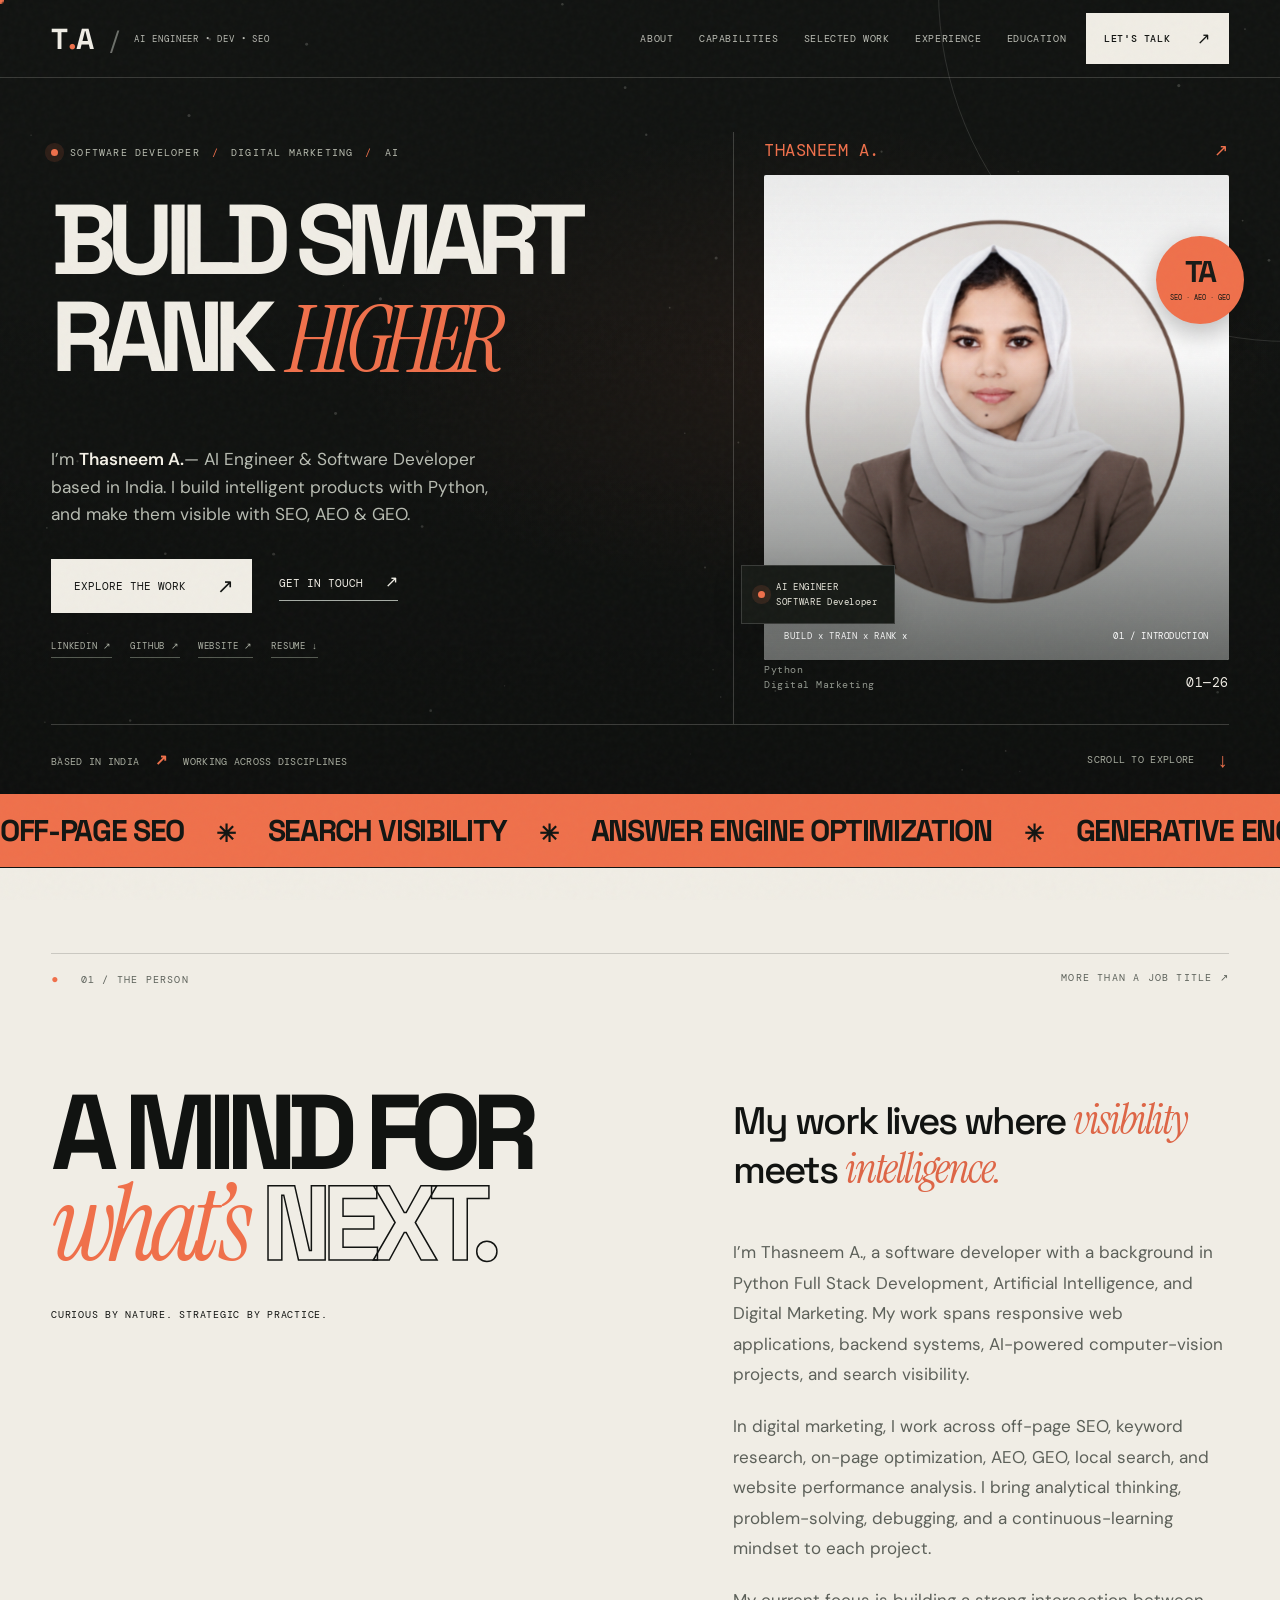
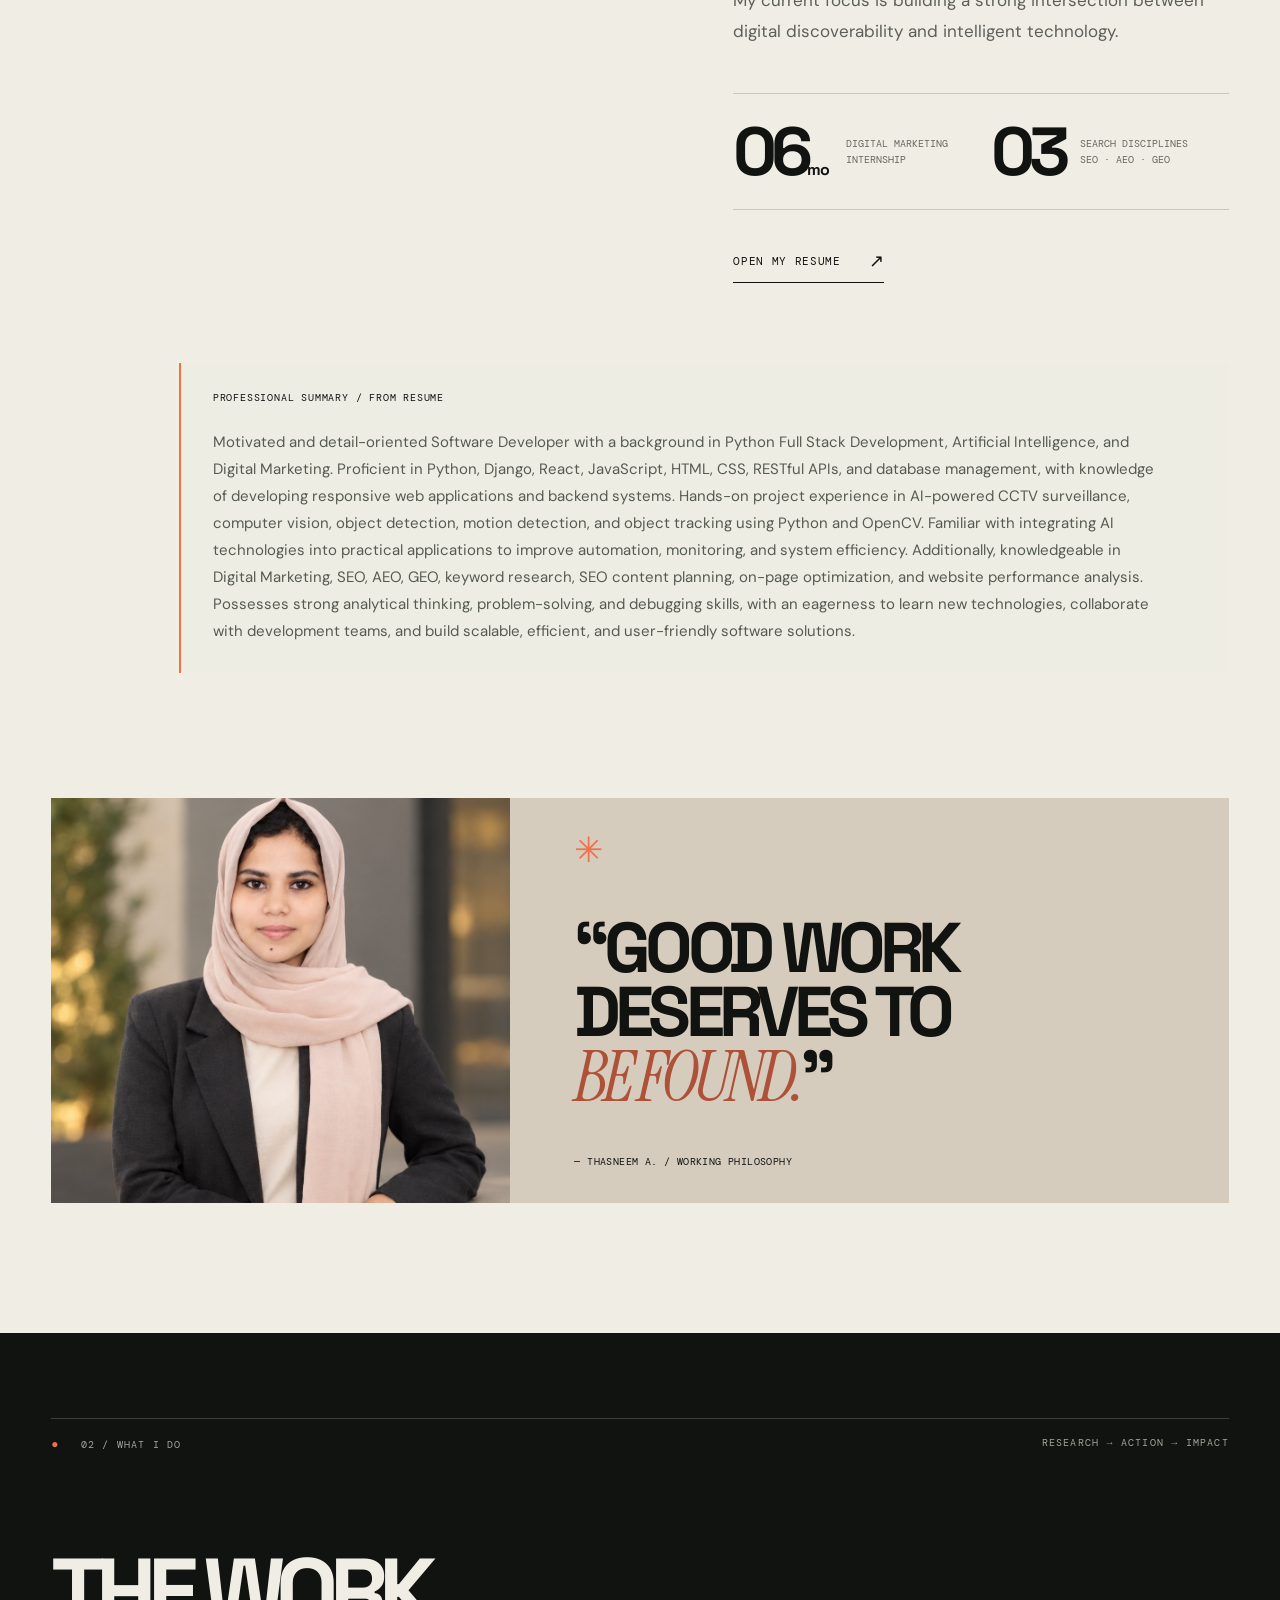
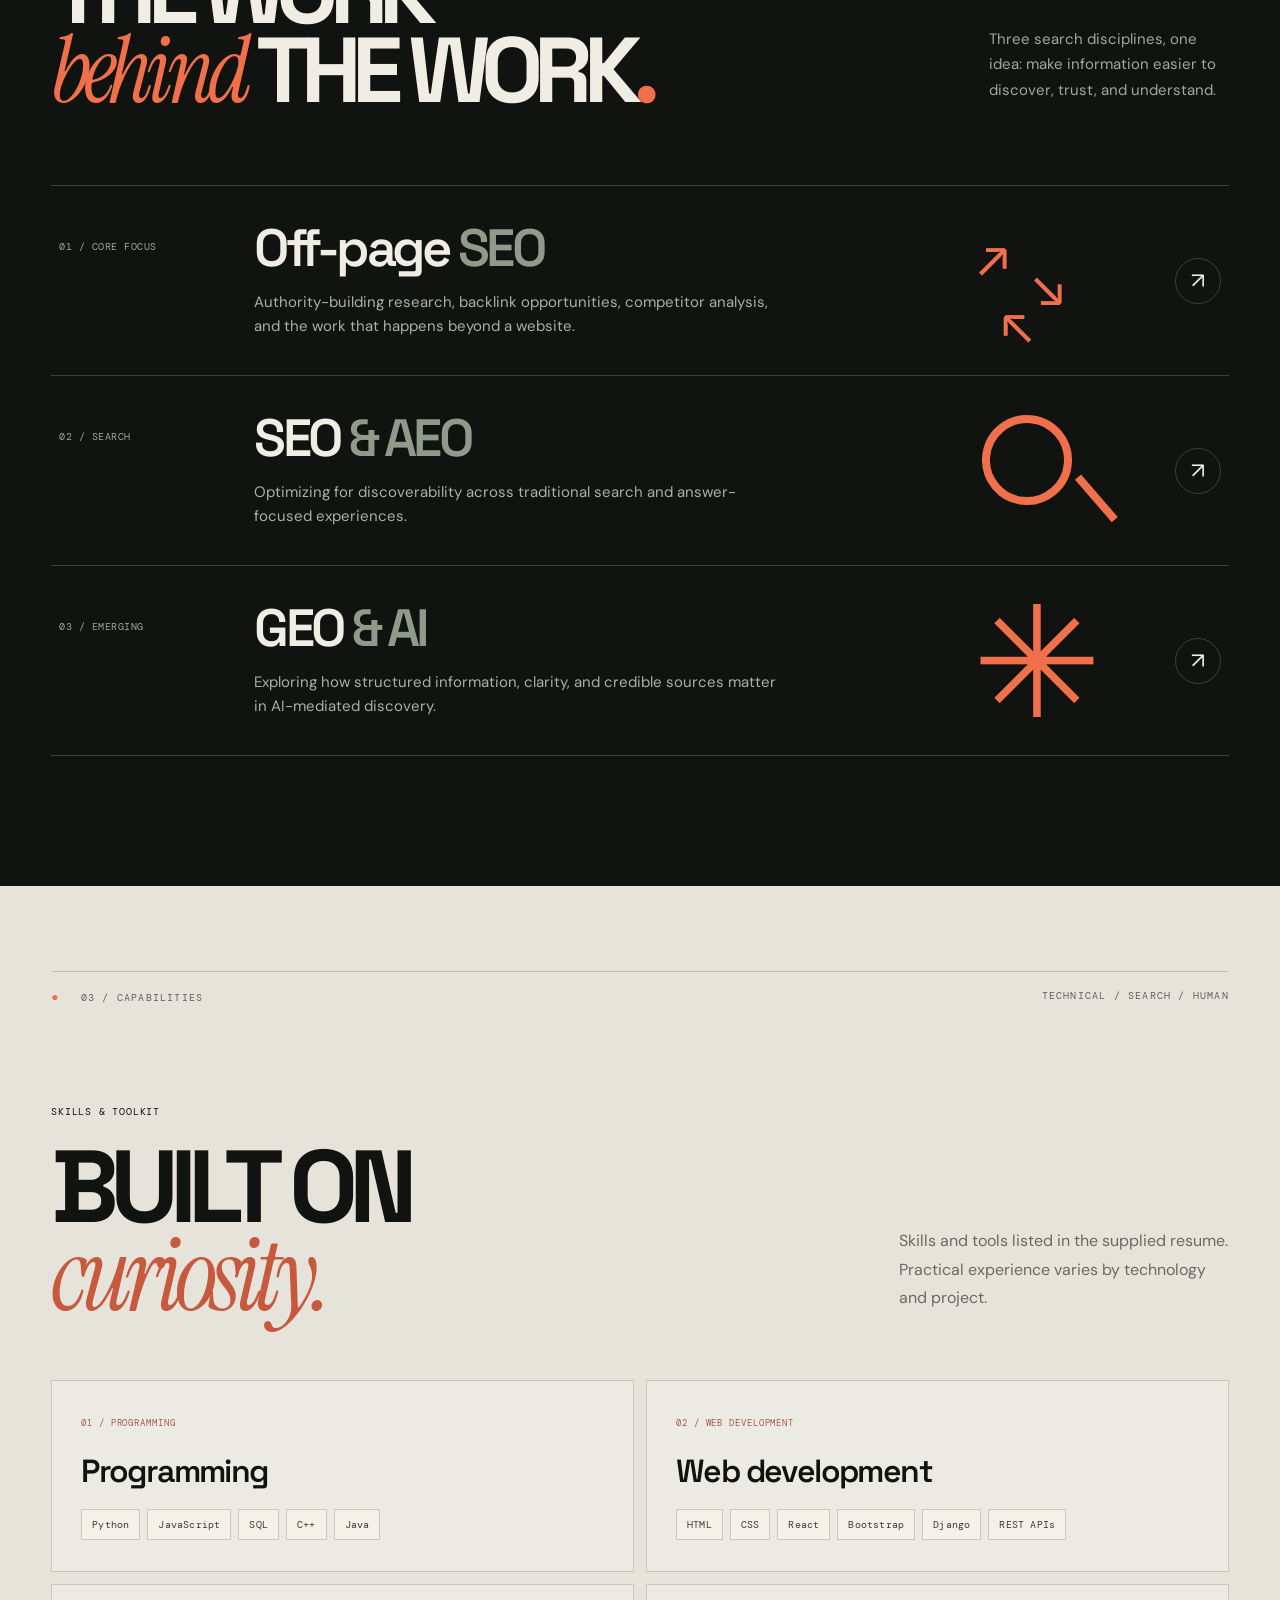
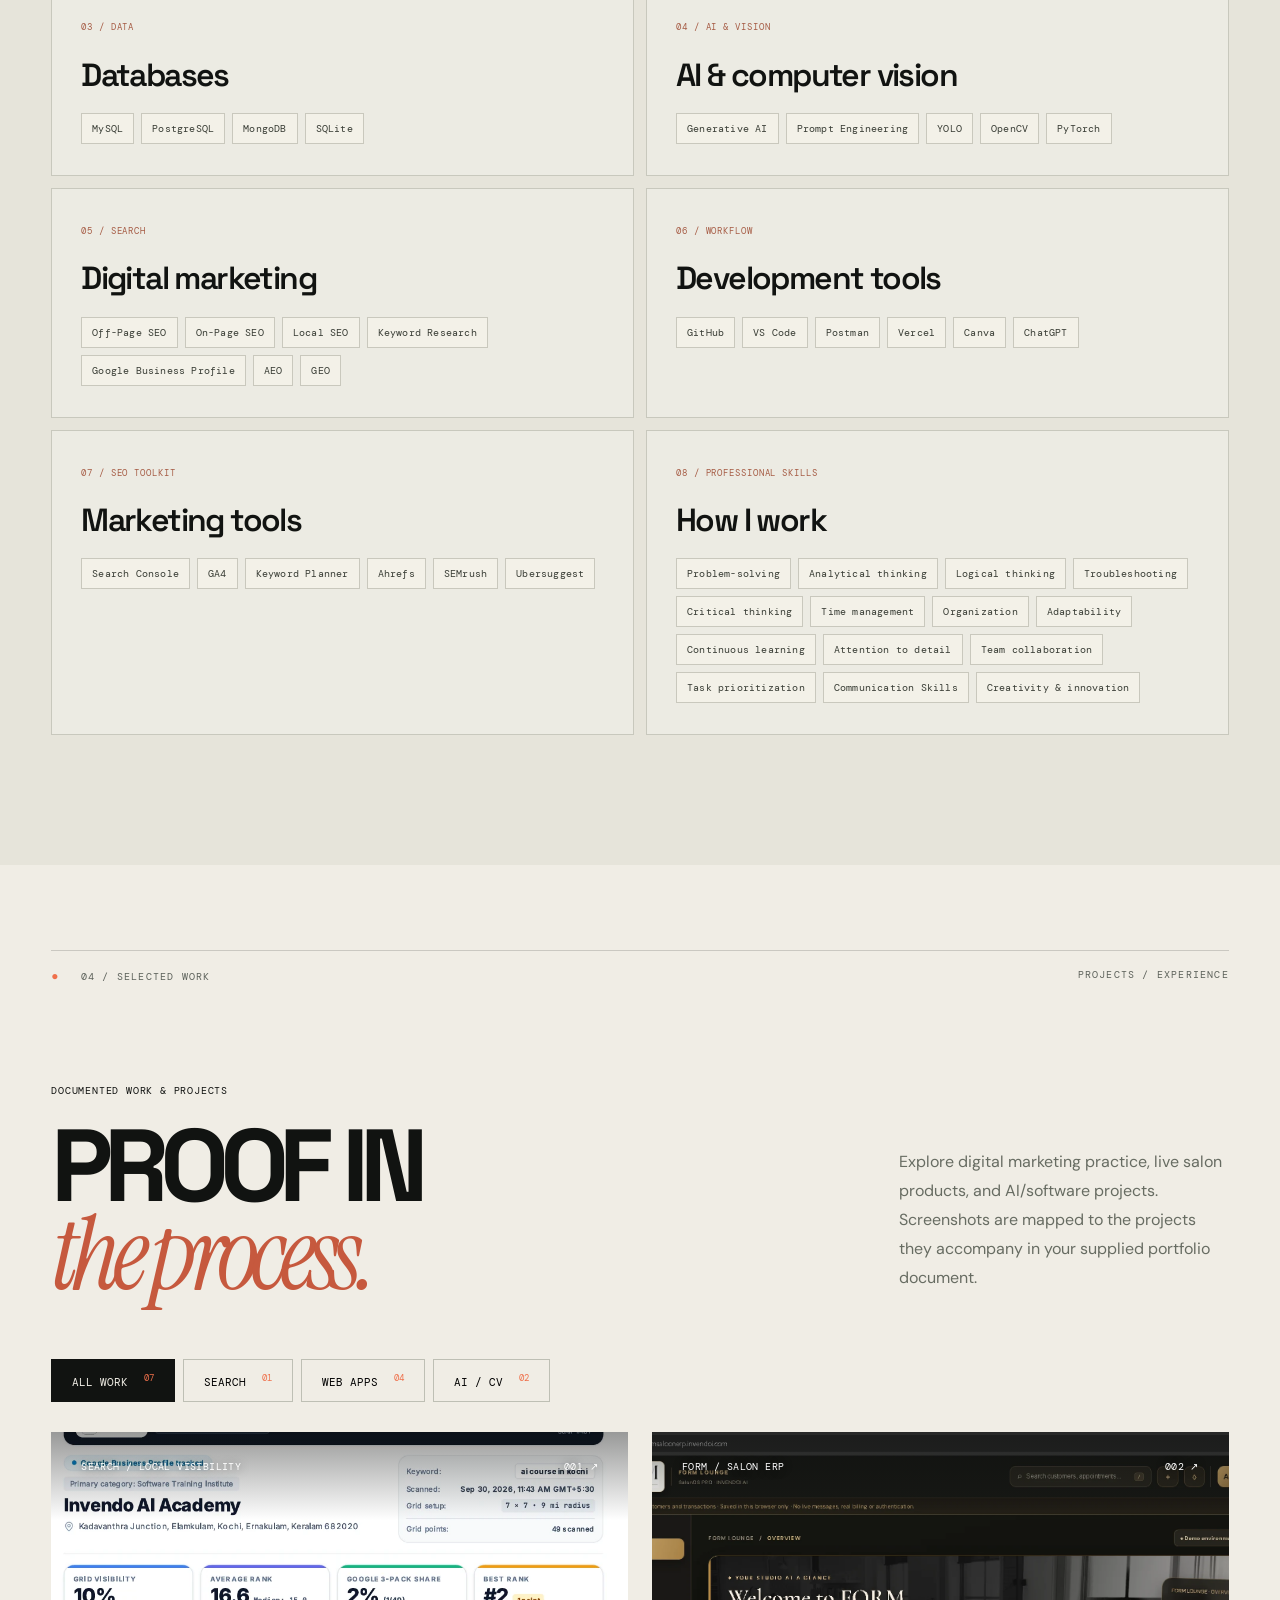
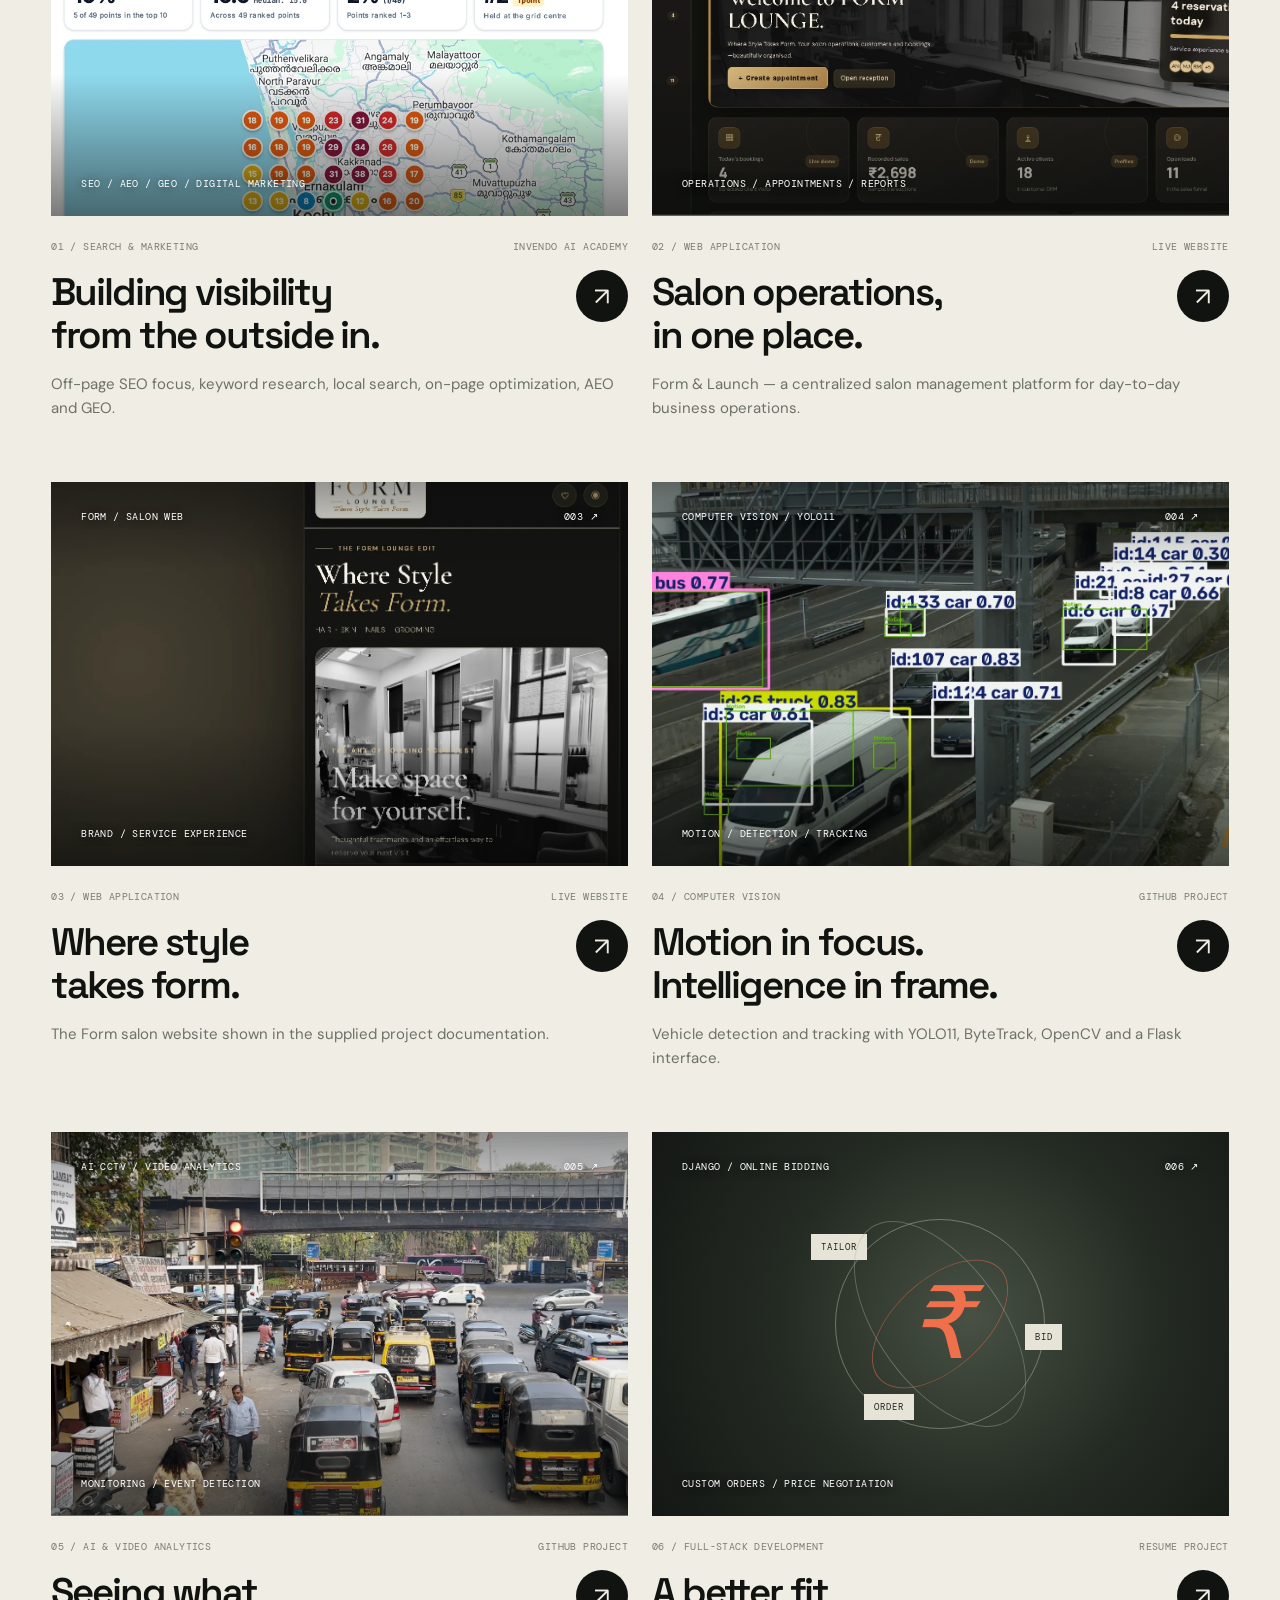
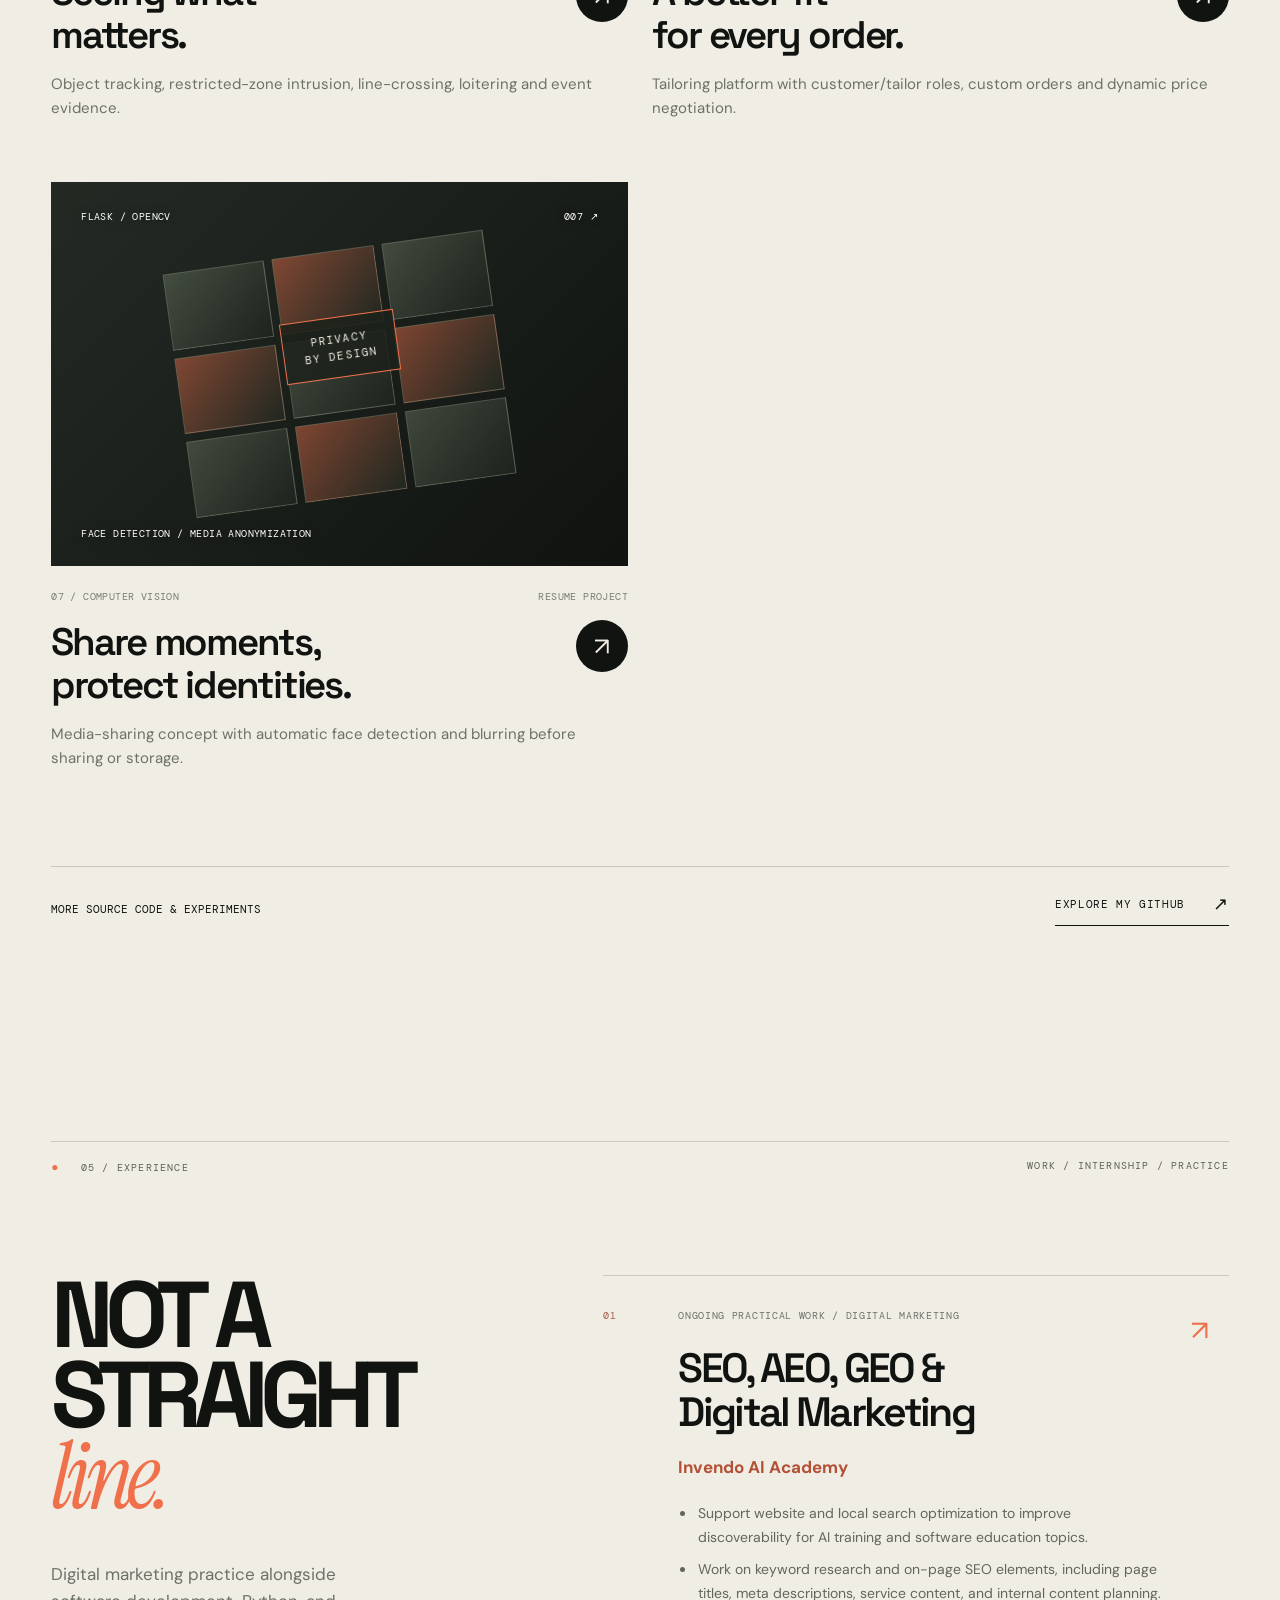
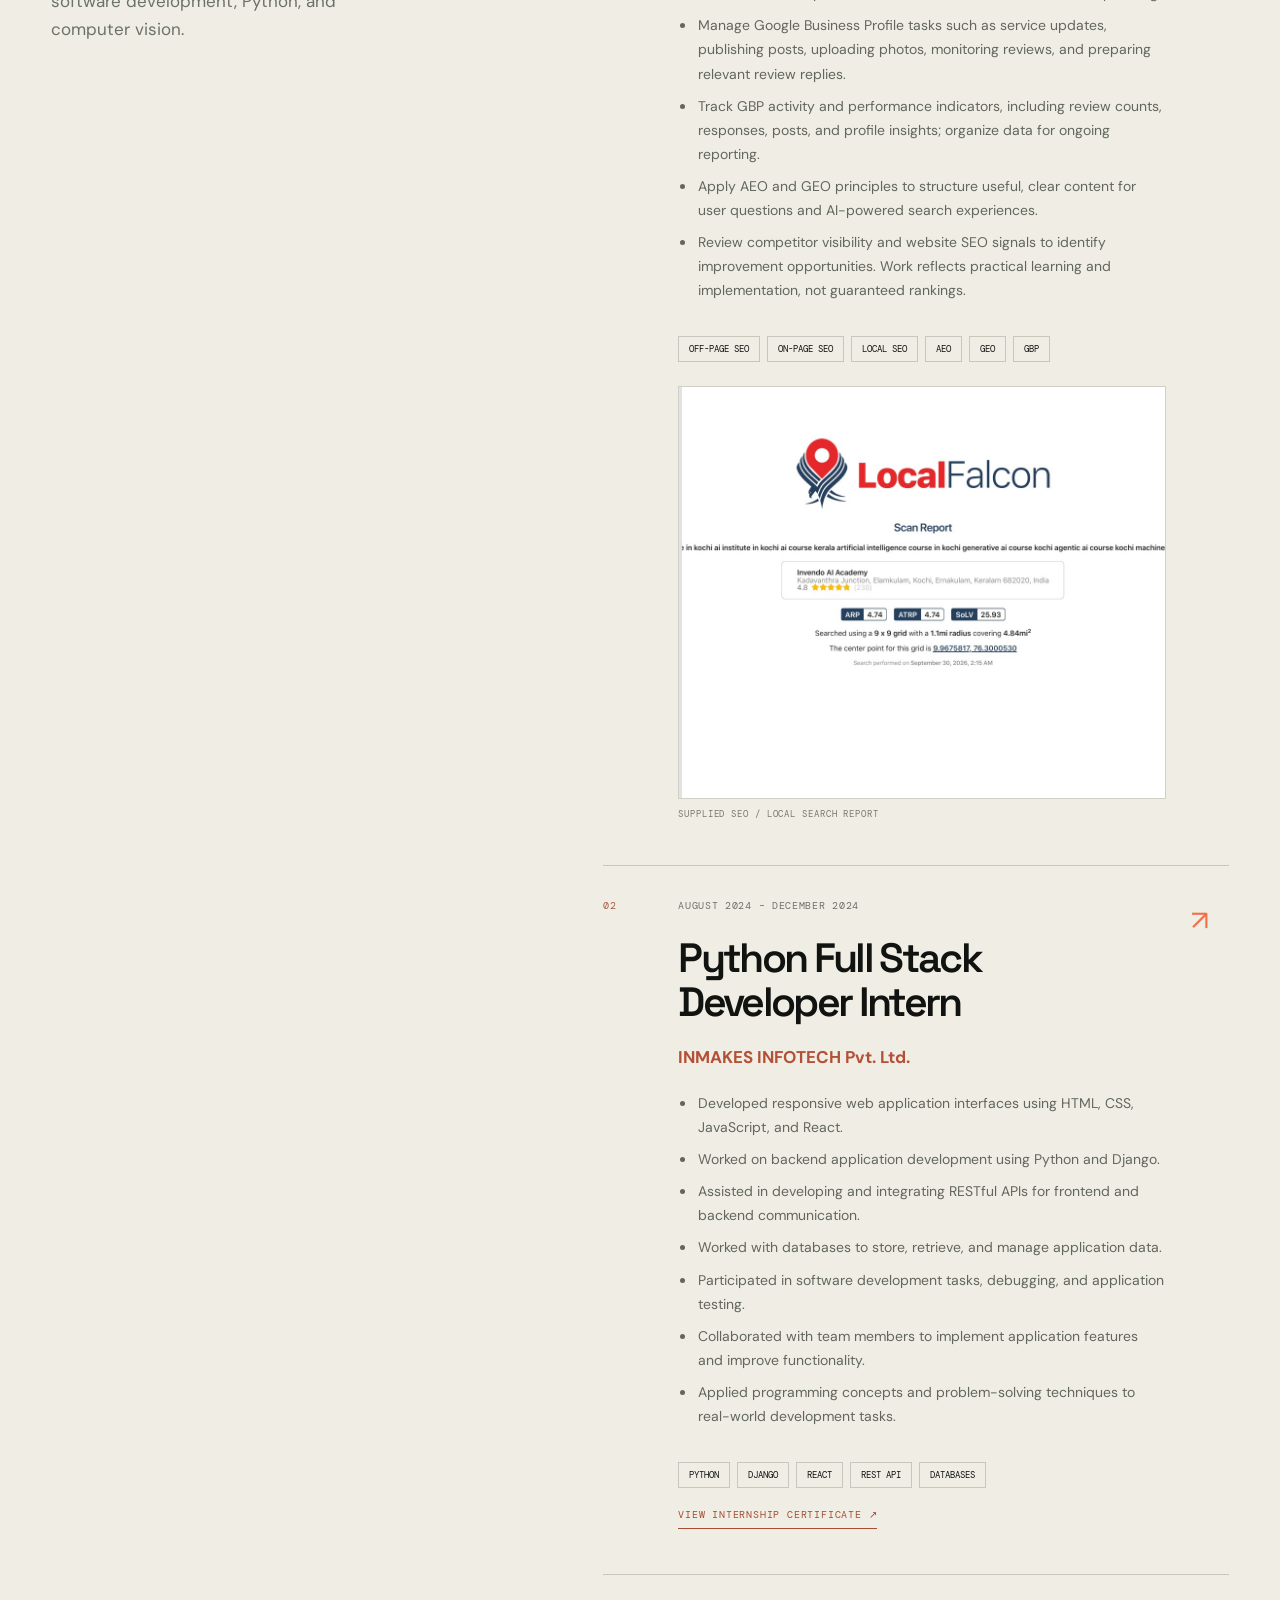
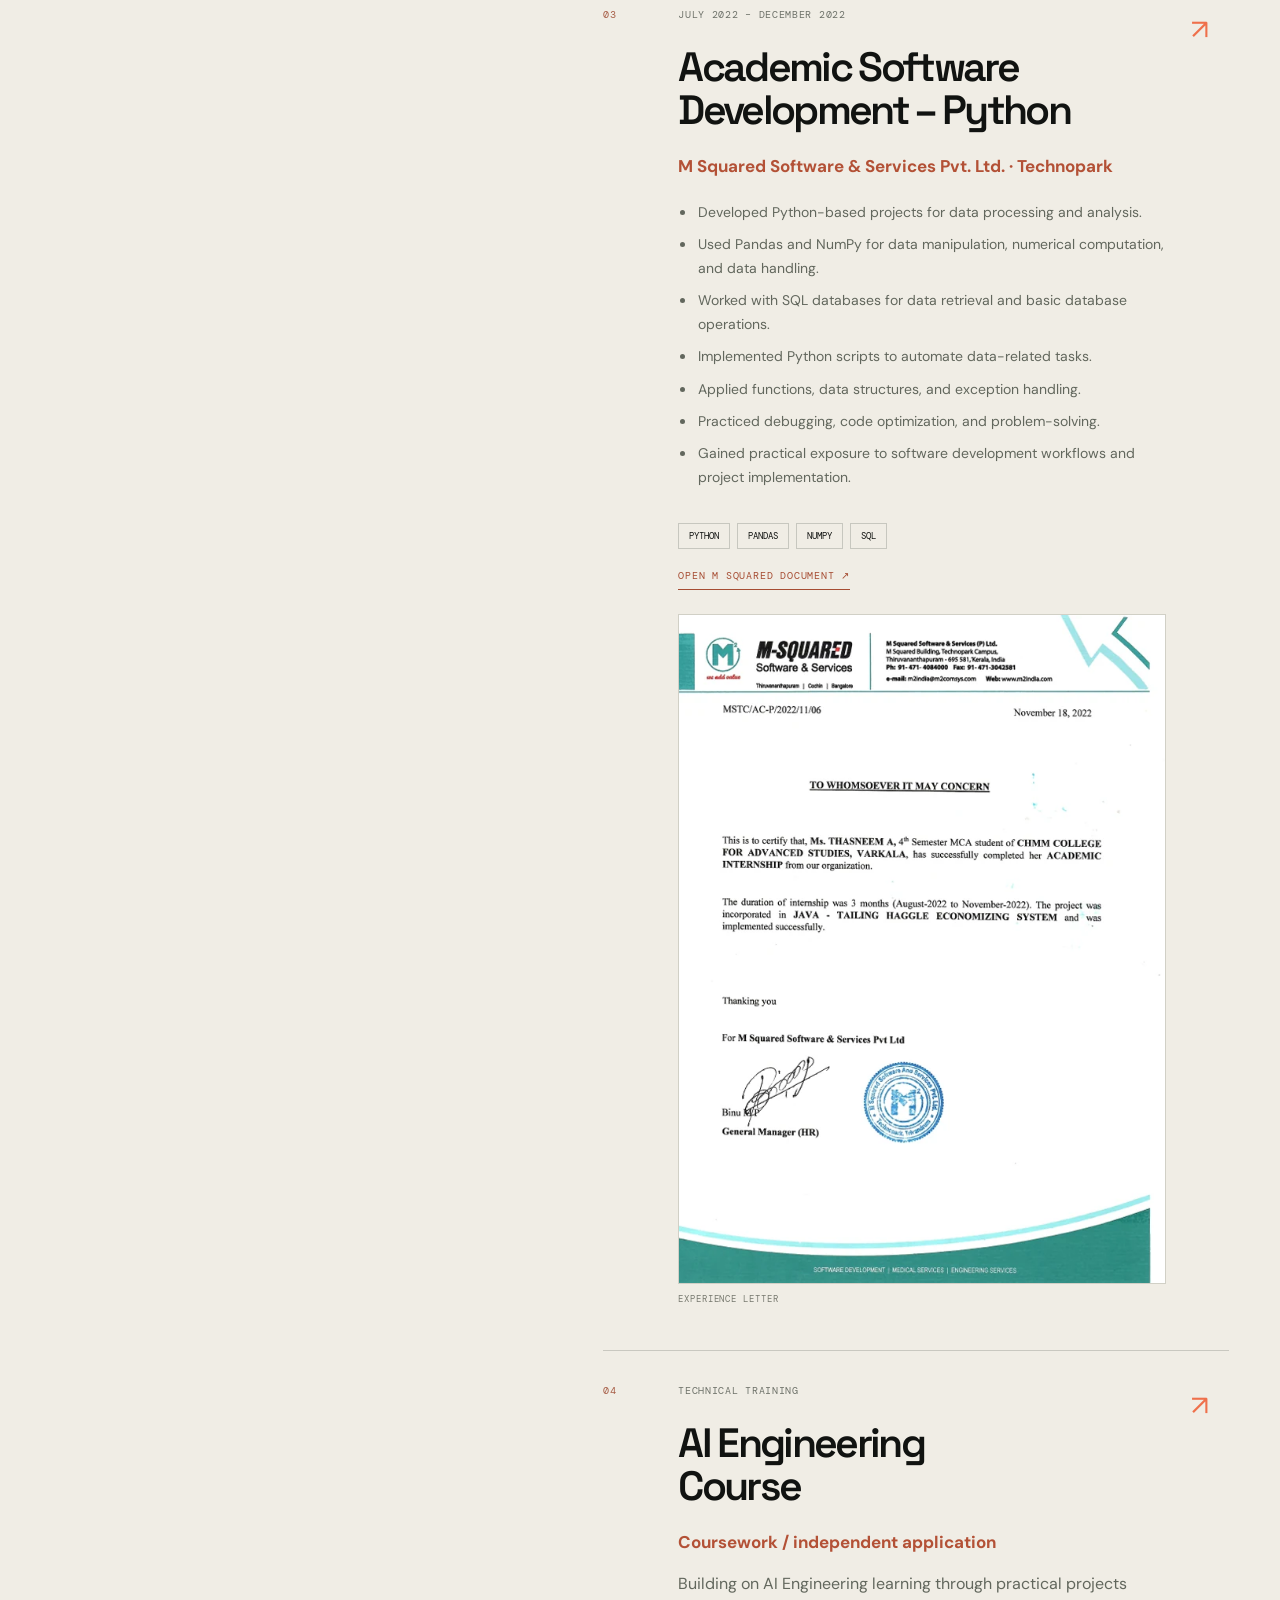
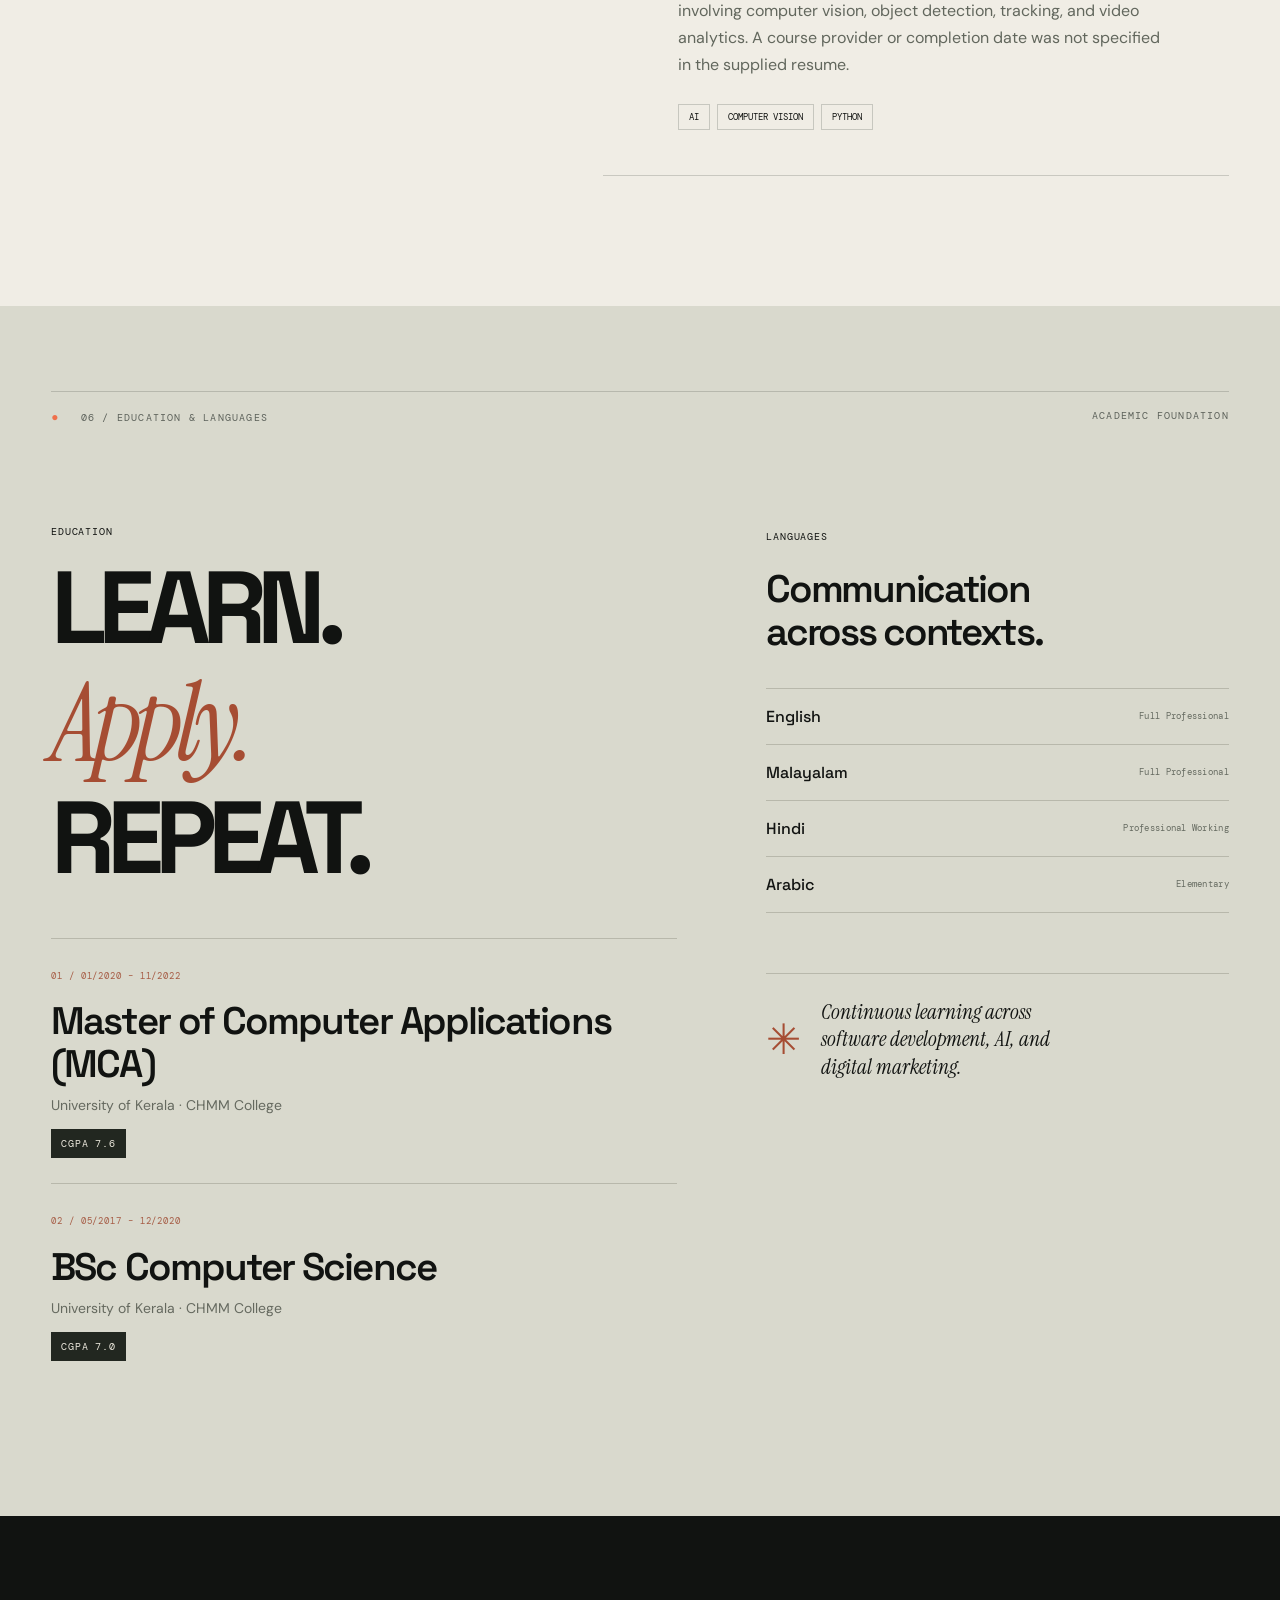
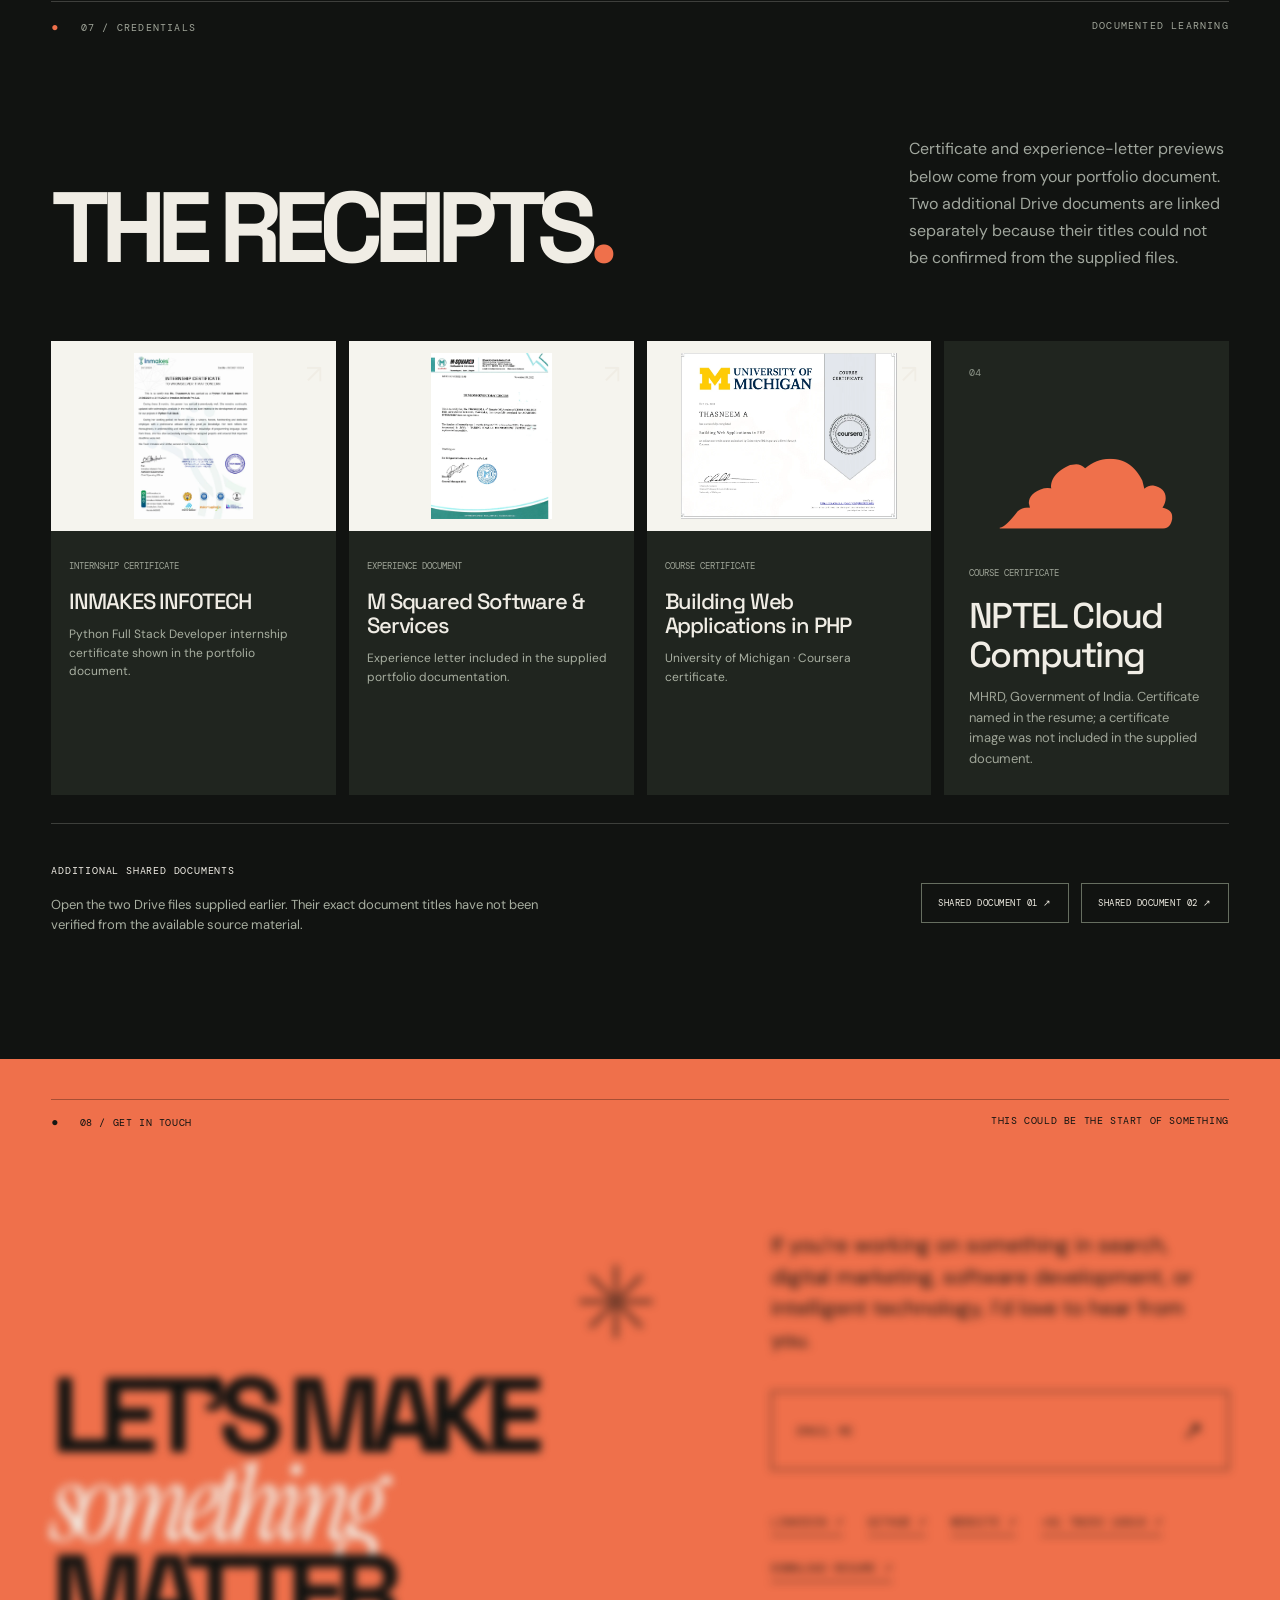
==== index.html @ 86274be3 "Initial portfolio" ====
<!doctype html>
<html lang="en">
<head>
  <meta charset="UTF-8" />
  <meta name="viewport" content="width=device-width, initial-scale=1.0" />
  <meta name="theme-color" content="#111311" />
  <meta name="description" content="Thasneem A. — Software Developer, Python Full Stack Development, AI & Digital Marketing. Explore SEO, AEO, GEO, web applications, and computer-vision projects." />
  <meta property="og:title" content="Thasneem A. — Search, Strategy & Intelligence" />
  <meta property="og:description" content="Software development, digital marketing, search visibility, AI and computer-vision projects." />
  <meta property="og:type" content="website" />
  <title>Thasneem A. — Software Development, Search & AI</title>
  <link rel="icon" type="image/svg+xml" href="assets/favicon.svg" />
  <link rel="preconnect" href="https://fonts.googleapis.com" />
  <link rel="preconnect" href="https://fonts.gstatic.com" crossorigin />
  <link href="https://fonts.googleapis.com/css2?family=DM+Mono:wght@400;500&family=DM+Sans:wght@400;500;600;700&family=Space+Grotesk:wght@400;500;600;700&family=Instrument+Serif:ital@0;1&display=swap" rel="stylesheet" />
  <link rel="stylesheet" href="styles.css" />
  <script defer src="script.js"></script>
</head>
<body>
  <div class="page-loader" aria-hidden="true"><span class="loader-mark">T<span class="accent">.</span>A</span><span class="loader-counter">EST. IN CURIOSITY</span></div>
  <div class="noise" aria-hidden="true"></div>
  <div class="cursor-dot" aria-hidden="true"></div>
  <div class="cursor-halo" aria-hidden="true"></div>
  <div class="scroll-meter" aria-hidden="true"></div>
  <a class="skip-link" href="#main">Skip to content</a>
  <header class="site-header" id="site-header">
    <a class="brand" href="#top" aria-label="Thasneem A, back to top">T<span class="accent">.</span>A <span class="brand-divider">/</span> <small>AI ENGINEER • DEV • SEO</small></a>
    <nav class="desktop-nav" aria-label="Primary navigation">
      <a href="#about">ABOUT</a><a href="#skills">CAPABILITIES</a><a href="#work">SELECTED WORK</a><a href="#experience">EXPERIENCE</a><a href="#education">EDUCATION</a>
    </nav>
    <a href="#contact" class="header-cta magnetic">LET'S TALK <span>↗</span></a>
    <button type="button" class="menu-button" id="menu-button" aria-label="Open navigation" aria-controls="mobile-nav" aria-expanded="false"><span></span><span></span></button>
  </header>
  <div class="mobile-nav" id="mobile-nav" aria-hidden="true">
    <nav aria-label="Mobile navigation"><a href="#about">About</a><a href="#expertise">Expertise</a><a href="#skills">Skills & tools</a><a href="#work">Selected work</a><a href="#experience">Experience</a><a href="#education">Education</a><a href="#credentials">Credentials</a><a href="#contact">Contact</a></nav>
    <div class="mobile-social"><a href="https://www.linkedin.com/in/thasneem-a-11b042297" target="_blank" rel="noopener noreferrer">LINKEDIN ↗</a><a href="https://github.com/Thasni121" target="_blank" rel="noopener noreferrer">GITHUB ↗</a></div>
  </div>

  <main id="main">
    <section class="hero" id="top">
      <canvas id="hero-canvas" aria-hidden="true"></canvas>
      <div class="hero-grain"></div>
      <div class="hero-layout">
        <div class="hero-copy">
          <div class="eyebrow"><span class="small-blink"></span> SOFTWARE DEVELOPER <span class="sep">/</span> DIGITAL MARKETING <span class="sep">/</span> AI</div>
          <h1 aria-label="Make them find you"><span class="hero-line line-a">BUILD SMART</span><span class="hero-line line-b">RANK <em>HIGHER</em></span></h1>
          <div class="hero-intro-grid">
            <p>I’m <strong>Thasneem A.</strong>— AI Engineer & Software Developer based in India. I build intelligent products with Python, and make them visible with SEO, AEO & GEO.</p>
            <div class="hero-ctas"><a class="pill pill-light magnetic" href="#work">EXPLORE THE WORK <span>↗</span></a><a class="text-link" href="#contact">GET IN TOUCH <span>↗</span></a></div>
          </div>
          <div class="hero-socials" aria-label="Professional links"><a href="https://www.linkedin.com/in/thasneem-a-11b042297" target="_blank" rel="noopener noreferrer">LINKEDIN ↗</a><a href="https://github.com/Thasni121" target="_blank" rel="noopener noreferrer">GITHUB ↗</a><a href="https://thasneem-samad.lovable.app" target="_blank" rel="noopener noreferrer">WEBSITE ↗</a><a href="assets/thasneem-resume.pdf" target="_blank" rel="noopener noreferrer">RESUME ↓</a></div>
        </div>
        <div class="hero-art hero-photo-art" role="img" aria-label="Thasneem standing beside a waterfall, featured as the portfolio hero photograph">
          <div class="art-top-label"><span>THASNEEM A.</span><span>↗</span></div>
          <div class="hero-photo-frame">
            <img src="assets/thasnihero.jpg" alt="Thasneem beside a waterfall, wearing a patterned outfit and pale pink hijab" fetchpriority="high" />
            <div class="hero-photo-shade"></div>
            <div class="hero-photo-note"><span>BUILD x TRAIN x RANK x</span><span>01 / INTRODUCTION</span></div>
          </div>
          <div class="hero-photo-stamp"><span>TA</span><small>SEO · AEO · GEO</small></div>
          <div class="hero-photo-float"><span class="small-blink"></span><span>AI ENGINEER<br>SOFTWARE Developer</span></div>
          <div class="art-bottom-label"><span>Python<br>Digital Marketing</span><span class="art-index">01—26</span></div>
        </div>
      </div>
      <div class="hero-bottom"><span>BASED IN INDIA <b>↗</b> WORKING ACROSS DISCIPLINES</span><a href="#about" aria-label="Scroll down to About section">SCROLL TO EXPLORE <span class="down-arrow">↓</span></a></div>
    </section>

    <div class="ticker" aria-label="Areas of focus"><div class="ticker-track" aria-hidden="true"><span>OFF-PAGE SEO <i>✳</i> SEARCH VISIBILITY <i>✳</i> ANSWER ENGINE OPTIMIZATION <i>✳</i> GENERATIVE ENGINE OPTIMIZATION <i>✳</i> AI ENGINEERING <i>✳</i> OFF-PAGE SEO <i>✳</i> SEARCH VISIBILITY <i>✳</i> ANSWER ENGINE OPTIMIZATION <i>✳</i> GENERATIVE ENGINE OPTIMIZATION <i>✳</i> AI ENGINEERING <i>✳</i></span></div></div>

    <section class="section about" id="about">
      <div class="section-topline"><span><span class="section-dot">●</span> 01 / THE PERSON</span><span>MORE THAN A JOB TITLE ↗</span></div>
      <div class="about-grid">
        <div class="about-heading reveal"><h2>A MIND FOR<br><span class="serif">what’s</span> <span class="outline-dark">NEXT.</span></h2><div class="under-title">CURIOUS BY NATURE. STRATEGIC BY PRACTICE.</div></div>
        <div class="about-content reveal"><p class="statement">My work lives where <em>visibility</em> meets <em>intelligence.</em></p><p>I’m Thasneem A., a software developer with a background in Python Full Stack Development, Artificial Intelligence, and Digital Marketing. My work spans responsive web applications, backend systems, AI-powered computer-vision projects, and search visibility.</p><p>In digital marketing, I work across off-page SEO, keyword research, on-page optimization, AEO, GEO, local search, and website performance analysis. I bring analytical thinking, problem-solving, debugging, and a continuous-learning mindset to each project.</p><p>My current focus is building a strong intersection between digital discoverability and intelligent technology.</p><div class="quick-facts"><div><strong>06<span>mo</span></strong><span>DIGITAL MARKETING<br>INTERNSHIP</span></div><div><strong>03</strong><span>SEARCH DISCIPLINES<br>SEO · AEO · GEO</span></div></div><a class="underline-link" href="assets/thasneem-resume.pdf" target="_blank" rel="noopener noreferrer">OPEN MY RESUME <span>↗</span></a></div>
      </div>
      <div class="resume-summary-panel reveal"><div class="section-kicker">PROFESSIONAL SUMMARY / FROM RESUME</div><p>Motivated and detail-oriented Software Developer with a background in Python Full Stack Development, Artificial Intelligence, and Digital Marketing. Proficient in Python, Django, React, JavaScript, HTML, CSS, RESTful APIs, and database management, with knowledge of developing responsive web applications and backend systems. Hands-on project experience in AI-powered CCTV surveillance, computer vision, object detection, motion detection, and object tracking using Python and OpenCV. Familiar with integrating AI technologies into practical applications to improve automation, monitoring, and system efficiency. Additionally, knowledgeable in Digital Marketing, SEO, AEO, GEO, keyword research, SEO content planning, on-page optimization, and website performance analysis. Possesses strong analytical thinking, problem-solving, and debugging skills, with an eagerness to learn new technologies, collaborate with development teams, and build scalable, efficient, and user-friendly software solutions.</p></div>
      <div class="portrait-strip reveal">
        <div class="portrait-frame"><img src="assets/thasneem-professional.jpg" alt="Professional portrait of Thasneem A." onerror="this.style.display='none';this.parentElement.classList.add('no-photo')"/><div class="portrait-placeholder" aria-hidden="true"><div class="portrait-lines"></div><span>TA</span><small>THASNEEM A. / SOFTWARE · SEARCH · AI</small></div></div>
        <div class="portrait-quote"><div class="asterisk">✳</div><blockquote>“GOOD WORK<br>DESERVES TO<br><em>BE FOUND.</em>”</blockquote><span>— THASNEEM A. / WORKING PHILOSOPHY</span></div>
      </div>
    </section>

    <section class="section expertise dark-section" id="expertise">
      <div class="section-topline light"><span><span class="section-dot">●</span> 02 / WHAT I DO</span><span>RESEARCH → ACTION → IMPACT</span></div>
      <div class="expertise-head reveal"><h2>THE WORK<br><em>behind</em> THE WORK<span class="heading-period">.</span></h2><p>Three search disciplines, one idea: make information easier to discover, trust, and understand.</p></div>
      <div class="expertise-list">
        <article class="expertise-row reveal" data-index="01"><div class="exp-number">01 / CORE FOCUS</div><div class="exp-center"><h3>Off-page <span>SEO</span></h3><p>Authority-building research, backlink opportunities, competitor analysis, and the work that happens beyond a website.</p></div><div class="exp-symbol symbol-link" aria-hidden="true"><span>↗</span><span>↘</span><span>↖</span></div><a class="circle-arrow" href="#experience" aria-label="Explore SEO experience">↗</a></article>
        <article class="expertise-row reveal" data-index="02"><div class="exp-number">02 / SEARCH</div><div class="exp-center"><h3>SEO <span>& AEO</span></h3><p>Optimizing for discoverability across traditional search and answer-focused experiences.</p></div><div class="exp-symbol symbol-search" aria-hidden="true"><span></span></div><a class="circle-arrow" href="#work" aria-label="Explore selected work">↗</a></article>
        <article class="expertise-row reveal" data-index="03"><div class="exp-number">03 / EMERGING</div><div class="exp-center"><h3>GEO <span>& AI</span></h3><p>Exploring how structured information, clarity, and credible sources matter in AI-mediated discovery.</p></div><div class="exp-symbol symbol-star" aria-hidden="true">✳</div><a class="circle-arrow" href="#work" aria-label="Explore AI projects">↗</a></article>
      </div>
    </section>

    <section class="section skills-section" id="skills">
      <div class="section-topline"><span><span class="section-dot">●</span> 03 / CAPABILITIES</span><span>TECHNICAL / SEARCH / HUMAN</span></div>
      <div class="work-heading reveal"><div><div class="section-kicker">SKILLS & TOOLKIT</div><h2>BUILT ON<br><em>curiosity.</em></h2></div><p>Skills and tools listed in the supplied resume. Practical experience varies by technology and project.</p></div>
      <div class="skills-grid">
        <article class="skill-panel reveal"><span class="skill-panel-index">01 / PROGRAMMING</span><h3>Programming</h3><div class="skill-chips"><span>Python</span><span>JavaScript</span><span>SQL</span><span>C++</span><span>Java</span></div></article>
        <article class="skill-panel reveal"><span class="skill-panel-index">02 / WEB DEVELOPMENT</span><h3>Web development</h3><div class="skill-chips"><span>HTML</span><span>CSS</span><span>React</span><span>Bootstrap</span><span>Django</span><span>REST APIs</span></div></article>
        <article class="skill-panel reveal"><span class="skill-panel-index">03 / DATA</span><h3>Databases</h3><div class="skill-chips"><span>MySQL</span><span>PostgreSQL</span><span>MongoDB</span><span>SQLite</span></div></article>
        <article class="skill-panel reveal"><span class="skill-panel-index">04 / AI & VISION</span><h3>AI & computer vision</h3><div class="skill-chips"><span>Generative AI</span><span>Prompt Engineering</span><span>YOLO</span><span>OpenCV</span><span>PyTorch</span></div></article>
        <article class="skill-panel reveal"><span class="skill-panel-index">05 / SEARCH</span><h3>Digital marketing</h3><div class="skill-chips"><span>Off-Page SEO</span><span>On-Page SEO</span><span>Local SEO</span><span>Keyword Research</span><span>Google Business Profile</span><span>AEO</span><span>GEO</span></div></article>
        <article class="skill-panel reveal"><span class="skill-panel-index">06 / WORKFLOW</span><h3>Development tools</h3><div class="skill-chips"><span>GitHub</span><span>VS Code</span><span>Postman</span><span>Vercel</span><span>Canva</span><span>ChatGPT</span></div></article>
        <article class="skill-panel reveal"><span class="skill-panel-index">07 / SEO TOOLKIT</span><h3>Marketing tools</h3><div class="skill-chips"><span>Search Console</span><span>GA4</span><span>Keyword Planner</span><span>Ahrefs</span><span>SEMrush</span><span>Ubersuggest</span></div></article>
        <article class="skill-panel reveal"><span class="skill-panel-index">08 / PROFESSIONAL SKILLS</span><h3>How I work</h3><div class="skill-chips"><span>Problem-solving</span><span>Analytical thinking</span><span>Logical thinking</span><span>Troubleshooting</span><span>Critical thinking</span><span>Time management</span><span>Organization</span><span>Adaptability</span><span>Continuous learning</span><span>Attention to detail</span><span>Team collaboration</span><span>Task prioritization</span><span>Communication Skills</span><span>Creativity & innovation</span></div></article>
      </div>
    </section>

    <section class="section work" id="work">
      <div class="section-topline"><span><span class="section-dot">●</span> 04 / SELECTED WORK</span><span>PROJECTS / EXPERIENCE</span></div>
      <div class="work-heading reveal"><div><div class="section-kicker">DOCUMENTED WORK & PROJECTS</div><h2>PROOF IN<br><em>the process.</em></h2></div><p>Explore digital marketing practice, live salon products, and AI/software projects. Screenshots are mapped to the projects they accompany in your supplied portfolio document.</p></div>
      <div class="filter-bar" role="group" aria-label="Filter selected work">
        <button type="button" class="filter-chip active" data-filter="all" aria-pressed="true">ALL WORK <sup>07</sup></button>
        <button type="button" class="filter-chip" data-filter="search" aria-pressed="false">SEARCH <sup>01</sup></button>
        <button type="button" class="filter-chip" data-filter="web" aria-pressed="false">WEB APPS <sup>04</sup></button>
        <button type="button" class="filter-chip" data-filter="ai" aria-pressed="false">AI / CV <sup>02</sup></button>
      </div>
      <div class="project-grid project-grid-expanded">
        <a href="projects/search-visibility.html" class="project-card project-search reveal" data-category="search" aria-label="Explore SEO, AEO, GEO and digital marketing work">
          <div class="project-visual visual-image"><img class="project-screenshot" src="assets/project-screenshots/seo-local-search-report.webp" alt="Local search visibility report screenshot supplied in the portfolio document" loading="lazy"/><div class="vis-top"><span>SEARCH / LOCAL VISIBILITY</span><span>001 ↗</span></div><div class="vis-caption">SEO / AEO / GEO / DIGITAL MARKETING</div></div>
          <div class="project-meta"><span>01 / SEARCH & MARKETING</span><span>INVENDO AI ACADEMY</span></div><div class="project-title-row"><h3>Building visibility<br>from the outside in.</h3><span class="project-go">↗</span></div><p>Off-page SEO focus, keyword research, local search, on-page optimization, AEO and GEO.</p>
        </a>
        <a href="projects/salon-erp.html" class="project-card reveal" data-category="web" aria-label="Explore Form and Launch Salon ERP web application">
          <div class="project-visual visual-image"><img class="project-screenshot" src="assets/project-screenshots/salon-erp-dashboard.webp" alt="Form Salon ERP dashboard screenshot from the portfolio document" loading="lazy"/><div class="vis-top"><span>FORM / SALON ERP</span><span>002 ↗</span></div><div class="vis-caption">OPERATIONS / APPOINTMENTS / REPORTS</div></div>
          <div class="project-meta"><span>02 / WEB APPLICATION</span><span>LIVE WEBSITE</span></div><div class="project-title-row"><h3>Salon operations,<br>in one place.</h3><span class="project-go">↗</span></div><p>Form & Launch — a centralized salon management platform for day-to-day business operations.</p>
        </a>
        <a href="projects/salon-web-app.html" class="project-card reveal" data-category="web" aria-label="Explore Form Salon Web Application">
          <div class="project-visual visual-image"><img class="project-screenshot" src="assets/project-screenshots/salon-web-application.webp" alt="Form Salon public website screenshot from the portfolio document" loading="lazy"/><div class="vis-top"><span>FORM / SALON WEB</span><span>003 ↗</span></div><div class="vis-caption">BRAND / SERVICE EXPERIENCE</div></div>
          <div class="project-meta"><span>03 / WEB APPLICATION</span><span>LIVE WEBSITE</span></div><div class="project-title-row"><h3>Where style<br>takes form.</h3><span class="project-go">↗</span></div><p>The Form salon website shown in the supplied project documentation.</p>
        </a>
        <a href="projects/video-tracking.html" class="project-card reveal" data-category="ai" aria-label="Explore Video-Based Motion Detection and Object Tracking System">
          <div class="project-visual visual-image"><img class="project-screenshot" src="assets/project-screenshots/video-motion-tracking.webp" alt="Video frame annotated with detected vehicles and tracking IDs" loading="lazy"/><div class="vis-top"><span>COMPUTER VISION / YOLO11</span><span>004 ↗</span></div><div class="vis-caption">MOTION / DETECTION / TRACKING</div></div>
          <div class="project-meta"><span>04 / COMPUTER VISION</span><span>GITHUB PROJECT</span></div><div class="project-title-row"><h3>Motion in focus.<br>Intelligence in frame.</h3><span class="project-go">↗</span></div><p>Vehicle detection and tracking with YOLO11, ByteTrack, OpenCV and a Flask interface.</p>
        </a>
        <a href="projects/ai-cctv.html" class="project-card reveal" data-category="ai" aria-label="Explore AI-Powered CCTV Surveillance and Video Analytics System">
          <div class="project-visual visual-image"><img class="project-screenshot" src="assets/project-screenshots/ai-cctv-traffic-scene.webp" alt="Traffic-scene frame included under the AI CCTV project in the supplied portfolio document" loading="lazy"/><div class="vis-top"><span>AI CCTV / VIDEO ANALYTICS</span><span>005 ↗</span></div><div class="vis-caption">MONITORING / EVENT DETECTION</div></div>
          <div class="project-meta"><span>05 / AI & VIDEO ANALYTICS</span><span>GITHUB PROJECT</span></div><div class="project-title-row"><h3>Seeing what<br>matters.</h3><span class="project-go">↗</span></div><p>Object tracking, restricted-zone intrusion, line-crossing, loitering and event evidence.</p>
        </a>
        <a href="projects/tailoring-bidding.html" class="project-card reveal" data-category="web" aria-label="Explore Tailoring Haggling Economizing System online bidding platform">
          <div class="project-visual visual-concept"><div class="concept-orbit"><span>TAILOR</span><span>BID</span><span>ORDER</span><b>₹</b></div><div class="vis-top"><span>DJANGO / ONLINE BIDDING</span><span>006 ↗</span></div><div class="vis-caption">CUSTOM ORDERS / PRICE NEGOTIATION</div></div>
          <div class="project-meta"><span>06 / FULL-STACK DEVELOPMENT</span><span>RESUME PROJECT</span></div><div class="project-title-row"><h3>A better fit<br>for every order.</h3><span class="project-go">↗</span></div><p>Tailoring platform with customer/tailor roles, custom orders and dynamic price negotiation.</p>
        </a>
        <a href="projects/face-blurring.html" class="project-card reveal" data-category="web" aria-label="Explore Face Blurring Social Entertainment Platform">
          <div class="project-visual visual-concept visual-privacy"><div class="privacy-grid"><span></span><span></span><span></span><span></span><span></span><span></span><span></span><span></span><span></span></div><div class="privacy-stamp">PRIVACY<br>BY DESIGN</div><div class="vis-top"><span>FLASK / OPENCV</span><span>007 ↗</span></div><div class="vis-caption">FACE DETECTION / MEDIA ANONYMIZATION</div></div>
          <div class="project-meta"><span>07 / COMPUTER VISION</span><span>RESUME PROJECT</span></div><div class="project-title-row"><h3>Share moments,<br>protect identities.</h3><span class="project-go">↗</span></div><p>Media-sharing concept with automatic face detection and blurring before sharing or storage.</p>
        </a>
      </div>
      <div class="work-links reveal"><span>MORE SOURCE CODE & EXPERIMENTS</span><a class="underline-link" href="https://github.com/Thasni121" target="_blank" rel="noopener noreferrer">EXPLORE MY GITHUB <span>↗</span></a></div>
    </section>

    <section class="section experience" id="experience">
      <div class="section-topline"><span><span class="section-dot">●</span> 05 / EXPERIENCE</span><span>WORK / INTERNSHIP / PRACTICE</span></div>
      <div class="experience-grid"><div class="experience-title reveal"><h2>NOT A<br>STRAIGHT<br><em>line.</em></h2><p>Digital marketing practice alongside software development, Python, and computer vision.</p></div><div class="timeline">
        <article class="timeline-entry reveal"><div class="time-index">01</div><div class="time-main"><div class="time-type">ONGOING PRACTICAL WORK / DIGITAL MARKETING</div><h3>SEO, AEO, GEO &<br>Digital Marketing</h3><p class="time-org">Invendo AI Academy</p><ul class="detail-list"><li>Support website and local search optimization to improve discoverability for AI training and software education topics.</li><li>Work on keyword research and on-page SEO elements, including page titles, meta descriptions, service content, and internal content planning.</li><li>Manage Google Business Profile tasks such as service updates, publishing posts, uploading photos, monitoring reviews, and preparing relevant review replies.</li><li>Track GBP activity and performance indicators, including review counts, responses, posts, and profile insights; organize data for ongoing reporting.</li><li>Apply AEO and GEO principles to structure useful, clear content for user questions and AI-powered search experiences.</li><li>Review competitor visibility and website SEO signals to identify improvement opportunities. Work reflects practical learning and implementation, not guaranteed rankings.</li></ul><div class="timeline-tags"><span>OFF-PAGE SEO</span><span>ON-PAGE SEO</span><span>LOCAL SEO</span><span>AEO</span><span>GEO</span><span>GBP</span></div><div class="experience-proof"><img src="assets/project-screenshots/seolocal.webp" alt="Local search report screenshot included in portfolio documentation" loading="lazy"><span>SUPPLIED SEO / LOCAL SEARCH REPORT</span></div></div><span class="timeline-mark">↗</span></article>
        <article class="timeline-entry reveal"><div class="time-index">02</div><div class="time-main"><div class="time-type">AUGUST 2024 – DECEMBER 2024</div><h3>Python Full Stack<br>Developer Intern</h3><p class="time-org">INMAKES INFOTECH Pvt. Ltd.</p><ul class="detail-list"><li>Developed responsive web application interfaces using HTML, CSS, JavaScript, and React.</li><li>Worked on backend application development using Python and Django.</li><li>Assisted in developing and integrating RESTful APIs for frontend and backend communication.</li><li>Worked with databases to store, retrieve, and manage application data.</li><li>Participated in software development tasks, debugging, and application testing.</li><li>Collaborated with team members to implement application features and improve functionality.</li><li>Applied programming concepts and problem-solving techniques to real-world development tasks.</li></ul><div class="timeline-tags"><span>PYTHON</span><span>DJANGO</span><span>REACT</span><span>REST API</span><span>DATABASES</span></div><a class="document-link" href="https://drive.google.com/file/d/1qw6q7yTXuSfHMyBU5Fjf-apCU__kf2l4/view?usp=drive_link" target="_blank" rel="noopener noreferrer">VIEW INTERNSHIP CERTIFICATE ↗</a></div><span class="timeline-mark">↗</span></article>
        <article class="timeline-entry reveal"><div class="time-index">03</div><div class="time-main"><div class="time-type">JULY 2022 – DECEMBER 2022</div><h3>Academic Software<br>Development – Python</h3><p class="time-org">M Squared Software & Services Pvt. Ltd. · Technopark</p><ul class="detail-list"><li>Developed Python-based projects for data processing and analysis.</li><li>Used Pandas and NumPy for data manipulation, numerical computation, and data handling.</li><li>Worked with SQL databases for data retrieval and basic database operations.</li><li>Implemented Python scripts to automate data-related tasks.</li><li>Applied functions, data structures, and exception handling.</li><li>Practiced debugging, code optimization, and problem-solving.</li><li>Gained practical exposure to software development workflows and project implementation.</li></ul><div class="timeline-tags"><span>PYTHON</span><span>PANDAS</span><span>NUMPY</span><span>SQL</span></div><a class="document-link" href="https://drive.google.com/file/d/13WAGt9sFvGvE_5u6OgJ51uwUkpi5mM-v/view?usp=drive_link" target="_blank" rel="noopener noreferrer">OPEN M SQUARED DOCUMENT ↗</a><div class="experience-proof"><img src="assets/certificates/m-squared-experience-letter.webp" alt="M Squared Software and Services experience letter" loading="lazy"><span>EXPERIENCE LETTER</span></div></div><span class="timeline-mark">↗</span></article>
        <article class="timeline-entry reveal"><div class="time-index">04</div><div class="time-main"><div class="time-type">TECHNICAL TRAINING</div><h3>AI Engineering<br>Course</h3><p class="time-org">Coursework / independent application</p><p>Building on AI Engineering learning through practical projects involving computer vision, object detection, tracking, and video analytics. A course provider or completion date was not specified in the supplied resume.</p><div class="timeline-tags"><span>AI</span><span>COMPUTER VISION</span><span>PYTHON</span></div></div><span class="timeline-mark">↗</span></article>
      </div></div>
    </section>

    <section class="section education-section" id="education">
      <div class="section-topline"><span><span class="section-dot">●</span> 06 / EDUCATION & LANGUAGES</span><span>ACADEMIC FOUNDATION</span></div>
      <div class="education-grid">
        <div class="education-main reveal"><div class="section-kicker">EDUCATION</div><h2>LEARN.<br><em>Apply.</em><br>REPEAT.</h2>
          <article class="education-card"><span>01 / 01/2020 – 11/2022</span><h3>Master of Computer Applications (MCA)</h3><p>University of Kerala · CHMM College</p><strong>CGPA 7.6</strong></article>
          <article class="education-card"><span>02 / 05/2017 – 12/2020</span><h3>BSc Computer Science</h3><p>University of Kerala · CHMM College</p><strong>CGPA 7.0</strong></article>
        </div>
        <div class="education-side reveal"><div class="section-kicker">LANGUAGES</div><h3>Communication across contexts.</h3><div class="language-list"><div><span>English</span><b>Full Professional</b></div><div><span>Malayalam</span><b>Full Professional</b></div><div><span>Hindi</span><b>Professional Working</b></div><div><span>Arabic</span><b>Elementary</b></div></div><div class="education-note"><span class="asterisk">✳</span><p>Continuous learning across software development, AI, and digital marketing.</p></div></div>
      </div>
    </section>

    <section class="section credentials dark-section" id="credentials">
      <div class="section-topline light"><span><span class="section-dot">●</span> 07 / CREDENTIALS</span><span>DOCUMENTED LEARNING</span></div>
      <div class="credentials-heading reveal"><h2>THE RECEIPTS<span class="heading-period">.</span></h2><p>Certificate and experience-letter previews below come from your portfolio document. Two additional Drive documents are linked separately because their titles could not be confirmed from the supplied files.</p></div>
      <div class="credential-grid credential-grid-evidence">
        <a class="credential-item credential-with-image reveal" href="assets/certificates/inmakes-internship-certificate.webp" target="_blank" rel="noopener noreferrer"><img src="assets/certificates/inmakes-internship-certificate.webp" alt="INMAKES INFOTECH internship certificate" loading="lazy"><div class="cred-body"><span>INTERNSHIP CERTIFICATE</span><h3>INMAKES INFOTECH</h3><p>Python Full Stack Developer internship certificate shown in the portfolio document.</p></div><span class="cred-arrow">↗</span></a>
        <a class="credential-item credential-with-image reveal" href="assets/certificates/m-squared-experience-letter.webp" target="_blank" rel="noopener noreferrer"><img src="assets/certificates/m-squared-experience-letter.webp" alt="M Squared Software and Services experience letter" loading="lazy"><div class="cred-body"><span>EXPERIENCE DOCUMENT</span><h3>M Squared Software & Services</h3><p>Experience letter included in the supplied portfolio documentation.</p></div><span class="cred-arrow">↗</span></a>
        <a class="credential-item credential-with-image reveal" href="assets/certificates/building-web-applications-php.webp" target="_blank" rel="noopener noreferrer"><img src="assets/certificates/building-web-applications-php.webp" alt="University of Michigan Building Web Applications in PHP certificate" loading="lazy"><div class="cred-body"><span>COURSE CERTIFICATE</span><h3>Building Web Applications in PHP</h3><p>University of Michigan · Coursera certificate.</p></div><span class="cred-arrow">↗</span></a>
        <article class="credential-item reveal"><div class="cred-art">☁<span>04</span></div><div class="cred-body"><span>COURSE CERTIFICATE</span><h3>NPTEL Cloud Computing</h3><p>MHRD, Government of India. Certificate named in the resume; a certificate image was not included in the supplied document.</p></div></article>
      </div>
      <div class="supporting-docs reveal"><div><span class="section-kicker">ADDITIONAL SHARED DOCUMENTS</span><p>Open the two Drive files supplied earlier. Their exact document titles have not been verified from the available source material.</p></div><div class="supporting-doc-links"><a href="https://drive.google.com/file/d/17AXrRDlewJBHls555DAX39avZMretm8i/view?usp=drive_link" target="_blank" rel="noopener noreferrer">SHARED DOCUMENT 01 ↗</a><a href="https://drive.google.com/file/d/1qw6q7yTXuSfHMyBU5Fjf-apCU__kf2l4/view?usp=drive_link" target="_blank" rel="noopener noreferrer">SHARED DOCUMENT 02 ↗</a></div></div>
    </section>

    <section class="contact" id="contact"><div class="contact-top"><span><span class="section-dot">●</span> 08 / GET IN TOUCH</span><span>THIS COULD BE THE START OF SOMETHING</span></div><div class="contact-body"><div class="contact-left reveal"><div class="contact-orbit">✳</div><h2>LET'S MAKE<br><em>something</em><br>MATTER<span>.</span></h2></div><div class="contact-right reveal"><p>If you’re working on something in search, digital marketing, software development, or intelligent technology, I’d love to hear from you.</p><a class="contact-link magnetic" href="mailto:thasneemsamad0@gmail.com"><span>EMAIL ME</span><span>↗</span></a><div class="contact-social"><a href="https://www.linkedin.com/in/thasneem-a-11b042297" target="_blank" rel="noopener noreferrer">LINKEDIN ↗</a><a href="https://github.com/Thasni121" target="_blank" rel="noopener noreferrer">GITHUB ↗</a><a href="https://thasneem-samad.lovable.app" target="_blank" rel="noopener noreferrer">WEBSITE ↗</a><a href="tel:+917025316919">+91 70253 16919 ↗</a><a href="assets/thasneem-resume.pdf" target="_blank" rel="noopener noreferrer">DOWNLOAD RESUME ↗</a></div><p class="no-cv-note">Kollam, Kerala, India · thasneemsamad0@gmail.com</p></div></div><footer class="footer"><a href="#top" class="footer-monogram">T<span>.</span>A</a><span>© <span id="copyright-year">2026</span> THASNEEM A. / DESIGNED WITH INTENTION.</span><a href="#top" class="back-top">BACK TO TOP ↑</a></footer></section>
  </main>
</body>
</html>
---- styles.css ----
:root{--ink:#111311;--ink2:#181b18;--paper:#f0ede5;--paper2:#e5e1d7;--muted:#9c9e94;--coral:#ef704b;--lime:#e3faab;--rule:rgba(17,19,17,.17);--rule-dark:rgba(240,237,229,.2);--mono:'DM Mono',ui-monospace,monospace;--display:'Space Grotesk',Arial,sans-serif;--body:'DM Sans',Arial,sans-serif;--serif:'Instrument Serif',Georgia,serif;--ease:cubic-bezier(.22,1,.36,1)}
*{box-sizing:border-box}html{scroll-behavior:smooth;scroll-padding-top:85px}body{margin:0;background:var(--paper);color:var(--ink);font-family:var(--body);font-size:16px;line-height:1.6;overflow-x:hidden}body.nav-open{overflow:hidden}::selection{background:var(--coral);color:var(--ink)}a{color:inherit;text-decoration:none}button{font:inherit}button,a{-webkit-tap-highlight-color:transparent}a:focus-visible,button:focus-visible{outline:2px solid var(--coral);outline-offset:5px}img{max-width:100%}.accent{color:var(--coral)}.noise{position:fixed;inset:0;z-index:90;opacity:.075;pointer-events:none;background-image:url("data:image/svg+xml,%3Csvg viewBox='0 0 180 180' xmlns='http://www.w3.org/2000/svg'%3E%3Cfilter id='n'%3E%3CfeTurbulence type='fractalNoise' baseFrequency='.88' numOctaves='3' stitchTiles='stitch'/%3E%3C/filter%3E%3Crect width='100%25' height='100%25' filter='url(%23n)' opacity='.38'/%3E%3C/svg%3E")} .cursor-dot,.cursor-halo{position:fixed;left:0;top:0;transform:translate(-50%,-50%);pointer-events:none;z-index:120;border-radius:50%;will-change:left,top;display:none}.cursor-dot{width:7px;height:7px;background:var(--coral)}.cursor-halo{width:34px;height:34px;border:1px solid rgba(239,112,75,.6);transition:width .25s,height .25s,border-color .25s}.cursor-halo.hover{width:56px;height:56px;border-color:var(--coral)}.scroll-meter{position:fixed;left:0;top:0;z-index:130;height:3px;width:0;background:var(--coral);transition:width .12s linear}.skip-link{position:absolute;top:-60px;left:16px;padding:14px;background:var(--paper);z-index:250}.skip-link:focus{top:16px}.page-loader{position:fixed;z-index:200;inset:0;display:flex;align-items:center;justify-content:center;flex-direction:column;gap:20px;background:#101210;color:var(--paper);transition:opacity .65s ease,visibility .65s}.page-loader.hidden{opacity:0;visibility:hidden}.loader-mark{font-family:var(--display);font-size:clamp(85px,18vw,220px);font-weight:700;letter-spacing:-.1em;line-height:.85}.loader-counter{font:10px var(--mono);letter-spacing:.3em;color:#aaa}.site-header{height:78px;position:absolute;top:0;left:0;right:0;z-index:80;padding:0 clamp(25px,4vw,80px);display:flex;align-items:center;justify-content:space-between;gap:20px;color:var(--paper);border-bottom:1px solid rgba(240,237,229,.18)}.site-header.scrolled{position:fixed;background:rgba(17,19,17,.94);backdrop-filter:blur(20px);animation:headerDrop .45s var(--ease)}@keyframes headerDrop{from{transform:translateY(-100%)}to{transform:translateY(0)}}.brand{display:flex;align-items:center;gap:2px;font:700 29px var(--display);letter-spacing:-.085em;white-space:nowrap}.brand-divider{color:#6d706b;margin:0 16px;font-weight:400;font-size:25px}.brand small{font:9px var(--mono);letter-spacing:.1em;color:#bbbcb4}.desktop-nav{display:flex;align-items:center;gap:clamp(14px,2vw,36px);margin-left:auto}.desktop-nav a,.header-cta{font:10px var(--mono);letter-spacing:.06em;white-space:nowrap}.desktop-nav a{color:#bbbdb4;transition:color .2s}.desktop-nav a:hover{color:var(--paper)}.header-cta{background:var(--paper);color:var(--ink);padding:15px 18px;display:flex;align-items:center;gap:27px;font-weight:500;transition:background .2s,color .2s}.header-cta:hover{background:var(--coral)}.header-cta span{font-size:16px}.menu-button{display:none;border:0;background:transparent;width:38px;height:38px;padding:8px;position:relative;z-index:95}.menu-button span{display:block;width:100%;height:1px;background:var(--paper);margin:7px 0;transition:transform .3s}.menu-button.open span:first-child{transform:translateY(4px) rotate(45deg)}.menu-button.open span:last-child{transform:translateY(-4px) rotate(-45deg)}.mobile-nav{display:none;position:fixed;inset:0;background:var(--ink);color:var(--paper);z-index:75;padding:115px 30px 32px;opacity:0;transform:translateY(-12px);transition:opacity .3s,transform .3s}.mobile-nav.open{opacity:1;transform:translateY(0)}.mobile-nav nav{display:flex;flex-direction:column}.mobile-nav nav a{font:700 clamp(32px,8vw,65px)/1.2 var(--display);letter-spacing:-.05em;border-bottom:1px solid var(--rule-dark);padding:13px 0}.mobile-social{display:flex;gap:30px;margin-top:45px;font:11px var(--mono)}
.hero{background:var(--ink);color:var(--paper);position:relative;min-height:780px;padding:132px clamp(25px,4vw,80px) 0;overflow:hidden}.hero::after{content:'';width:700px;height:700px;pointer-events:none;position:absolute;right:-360px;top:-360px;border:1px solid rgba(240,237,229,.13);border-radius:50%}.hero canvas{position:absolute;inset:0;width:100%;height:100%;pointer-events:none;opacity:.47}.hero-grain{position:absolute;inset:0;pointer-events:none;background:radial-gradient(ellipse at 64% 46%,rgba(233,115,79,.07),transparent 40%),linear-gradient(180deg,transparent 30%,rgba(0,0,0,.2));z-index:0}.hero-layout{position:relative;z-index:1;display:grid;grid-template-columns:minmax(0,1.13fr) minmax(350px,.87fr);gap:clamp(10px,3vw,60px);max-width:1600px;margin:auto;align-items:stretch;min-height:592px}.hero-copy{display:flex;flex-direction:column;justify-content:center;padding-bottom:52px;min-width:0}.eyebrow,.section-topline,.mini-eyebrow{font:10px var(--mono);letter-spacing:.12em}.eyebrow{display:flex;align-items:center;gap:12px;color:#b9bdb0;margin-bottom:39px}.small-blink{height:7px;width:7px;background:var(--coral);border-radius:50%;box-shadow:0 0 0 6px rgba(239,112,75,.13);animation:pulse 2.5s infinite}.sep{color:var(--coral)}@keyframes pulse{50%{box-shadow:0 0 0 13px rgba(239,112,75,0)}}.hero h1{font:700 clamp(65px,7.75vw,150px)/.85 var(--display);letter-spacing:-.099em;margin:0 -5vw 47px 0;text-transform:uppercase;position:relative;z-index:2}.hero-line{display:block;white-space:nowrap;transform:translateY(0);animation:riseIn 1.2s var(--ease) both}.line-b{animation-delay:.15s}.hero h1 em{font:italic .91em var(--serif);text-transform:none;letter-spacing:-.08em;color:var(--coral);font-weight:400;margin-left:.07em}.hero-intro-grid{display:grid;grid-template-columns:1fr;gap:30px;max-width:640px}.hero-intro-grid p{font-size:clamp(17px,1.35vw,21px);line-height:1.6;max-width:450px;color:#b8bcb2;margin:0}.hero-intro-grid strong{font-weight:600;color:#f3f0e6}.hero-ctas{display:flex;align-items:center;gap:27px;flex-wrap:wrap}.pill{display:inline-flex;align-items:center;justify-content:space-between;gap:31px;padding:17px 18px 17px 23px;transition:background .25s,color .25s,transform .25s;white-space:nowrap}.pill-light{background:var(--paper);color:var(--ink);font:11px var(--mono)}.pill-light:hover{background:var(--coral)}.pill span{font-size:20px;line-height:1}.text-link{font:11px var(--mono);border-bottom:1px solid #a7ada6;padding-bottom:8px;transition:border-color .25s}.text-link:hover{border-color:var(--coral)}.text-link span{font-size:16px;margin-left:15px}.hero-art{border-left:1px solid var(--rule-dark);min-height:560px;position:relative;overflow:hidden;display:flex;flex-direction:column;justify-content:space-between;padding:6px 0 52px 32px}.art-top-label,.art-bottom-label{font:10px/1.5 var(--mono);letter-spacing:.05em;display:flex;align-items:start;justify-content:space-between;color:#92978e}.art-top-label span{color:var(--coral);font-size:17px}.art-bottom-label{align-items:end}.art-index{font-size:13px;color:var(--paper)}.orbital-wrap{position:absolute;width:min(37vw,510px);height:min(37vw,510px);max-height:510px;max-width:510px;left:50%;top:47%;transform:translate(-47%,-47%)}.orb-glow{position:absolute;inset:18%;background:radial-gradient(circle,rgba(239,112,75,.14),transparent 67%);filter:blur(20px);animation:glow 5s infinite alternate}@keyframes glow{to{transform:scale(1.4);opacity:.25}}.orbital{position:absolute;border:1px solid rgba(241,237,228,.18);border-radius:50%;animation:spin 45s linear infinite}.orbit-1{inset:3%}.orbit-2{inset:16%;border-color:rgba(239,112,75,.34);animation-direction:reverse}.orbit-3{inset:30%;border-color:rgba(241,237,228,.25);animation-duration:28s}.orbital-dashed{position:absolute;inset:9%;border:1px dashed rgba(240,237,229,.12);border-radius:50%;animation:spin 75s linear infinite reverse}@keyframes spin{to{transform:rotate(360deg)}}.orb-core{position:absolute;inset:32%;background:#1d211d;border:1px solid rgba(244,238,229,.25);border-radius:50%;display:flex;align-items:center;justify-content:center;flex-direction:column;box-shadow:0 0 120px rgba(239,112,75,.065),inset 0 0 50px rgba(0,0,0,.18)}.orb-core-small,.orb-core-foot{font:clamp(6px,.6vw,10px) var(--mono);letter-spacing:.08em;color:#afb3aa;text-align:center}.orb-core strong{font:700 clamp(57px,6.5vw,107px)/1 var(--display);letter-spacing:-.13em;margin:5px 0 9px -15px}.orb-core strong span{font-size:.28em;vertical-align:top;color:var(--coral);position:relative;top:10px;left:4px}.orb-tag{position:absolute;z-index:2;border:1px solid rgba(240,237,229,.28);backdrop-filter:blur(6px);background:rgba(21,24,20,.85);padding:11px 13px;font:12px var(--mono);display:flex;gap:32px;align-items:center;box-shadow:0 5px 35px #0003}.orb-tag span{color:var(--coral)}.tag-seo{top:15%;left:10%;animation:floatOne 6s ease-in-out infinite}.tag-aeo{top:37%;right:-1%;animation:floatOne 7s ease-in-out infinite reverse}.tag-geo{bottom:14%;left:14%;animation:floatOne 6.7s ease-in-out infinite}@keyframes floatOne{50%{transform:translateY(-17px)}}.orbit-ping{position:absolute;width:9px;height:9px;background:var(--coral);border-radius:50%;box-shadow:0 0 0 7px rgba(239,112,75,.13)}.ping-1{top:25%;right:15%;animation:ping 2.5s infinite}.ping-2{bottom:22%;right:29%;background:var(--lime);animation:ping 3.2s infinite .7s}@keyframes ping{50%{box-shadow:0 0 0 18px transparent}}.orb-coordinate{position:absolute;right:2%;bottom:11%;font:8px/1.9 var(--mono);color:#888e84;letter-spacing:.15em}.hero-bottom{display:flex;position:relative;z-index:2;max-width:1600px;margin:auto;border-top:1px solid var(--rule-dark);height:70px;justify-content:space-between;align-items:center;font:10px var(--mono);letter-spacing:.03em;color:#a8ac9f}.hero-bottom b{color:var(--coral);margin:0 9px;font-size:15px}.hero-bottom a{display:flex;align-items:center;gap:22px}.down-arrow{font-size:20px;color:var(--coral);animation:bob 2s infinite}@keyframes bob{50%{transform:translateY(6px)}}@keyframes riseIn{from{opacity:0;transform:translateY(65px);filter:blur(8px)}to{opacity:1;transform:translateY(0);filter:blur(0)}}
.ticker{background:var(--coral);color:#121512;height:74px;display:flex;align-items:center;overflow:hidden;border-bottom:1px solid var(--ink);font:700 30px/1 var(--display);letter-spacing:-.045em}.ticker-track{white-space:nowrap;animation:marquee 31s linear infinite;will-change:transform}.ticker-track span{display:block}.ticker i{font-size:24px;vertical-align:middle;margin:0 26px;font-style:normal}@keyframes marquee{to{transform:translateX(-50%)}}.section{padding:85px clamp(25px,4vw,80px) 130px;position:relative}.section-topline{display:flex;justify-content:space-between;border-top:1px solid var(--rule);padding-top:17px;color:#5d625b;margin-bottom:100px}.section-topline.light{color:#a1a69a;border-color:var(--rule-dark)}.section-dot{color:var(--coral);font-size:12px;margin-right:14px}.about{max-width:1800px;margin:auto}.about-grid{display:grid;grid-template-columns:1.1fr .9fr;gap:clamp(35px,6vw,110px);align-items:start}.about-heading h2,.experience-title h2{font:700 clamp(68px,8.3vw,153px)/.86 var(--display);letter-spacing:-.095em;margin:0;text-transform:uppercase}.about-heading h2 .serif,.experience-title h2 em,.expertise-head h2 em,.work-heading h2 em,.contact h2 em{font-family:var(--serif);font-weight:400;text-transform:none;letter-spacing:-.075em}.about-heading h2 .serif{font-style:italic;color:var(--coral)}.outline-dark{-webkit-text-stroke:1.5px var(--ink);color:transparent}.under-title{margin-top:37px;font:10px var(--mono);letter-spacing:.075em}.about-content{padding-top:9px;max-width:520px}.statement{font:500 clamp(27px,3vw,48px)/1.16 var(--display);letter-spacing:-.055em;margin:0 0 44px!important}.statement em{font-family:var(--serif);color:#dd6647;font-weight:400;font-size:1.09em}.about-content>p:not(.statement){font-size:17px;line-height:1.8;color:#5c6059;margin:0 0 21px}.quick-facts{display:grid;grid-template-columns:1fr 1fr;margin:47px 0 37px;padding:27px 0;border-top:1px solid var(--rule);border-bottom:1px solid var(--rule);gap:20px}.quick-facts>div{display:flex;gap:17px;align-items:center}.quick-facts strong{font:700 68px/.9 var(--display);letter-spacing:-.095em}.quick-facts strong span{font-size:16px;letter-spacing:-.04em}.quick-facts>div>span{font:10px/1.6 var(--mono);color:#65685f}.underline-link{display:inline-flex;align-items:center;gap:28px;border-bottom:1px solid currentColor;padding-bottom:9px;font:11px var(--mono);letter-spacing:.06em;transition:color .2s,gap .3s}.underline-link:hover{color:var(--coral);gap:38px}.underline-link span{font-size:18px}.portrait-strip{margin-top:125px;display:grid;grid-template-columns:.78fr 1.22fr;min-height:405px;gap:0;background:#d3cbbf}.portrait-frame{position:relative;min-height:405px;overflow:hidden;background:#b9b7aa}.portrait-frame img{position:absolute;inset:0;width:100%;height:100%;object-fit:cover;z-index:3}.portrait-placeholder{position:absolute;inset:0;background:radial-gradient(circle at 45% 40%,#e7e1d4 0,#b8b8a9 32%,#6a746b 90%);display:grid;place-items:center;overflow:hidden}.portrait-placeholder>span{font:700 160px/.8 var(--display);letter-spacing:-.13em;color:rgba(240,237,229,.62);position:relative;transform:rotate(-8deg);text-shadow:0 25px 20px #2222}.portrait-placeholder small{position:absolute;bottom:22px;left:26px;font:9px var(--mono);letter-spacing:.1em;color:#f2f1e9}.portrait-lines{position:absolute;inset:-20%;background:repeating-radial-gradient(circle at 45% 48%,transparent 0,transparent 43px,#eee7 44px,#eee7 45px);transform:scale(1.2)}.portrait-quote{background:#d6ccbd;display:flex;flex-direction:column;justify-content:space-between;padding:35px clamp(28px,5vw,80px);overflow:hidden}.asterisk{font-size:35px;color:var(--coral);line-height:1}.portrait-quote blockquote{font:700 clamp(38px,5.5vw,98px)/.91 var(--display);letter-spacing:-.085em;margin:35px 0;text-transform:uppercase;white-space:nowrap}.portrait-quote blockquote em{font-family:var(--serif);font-weight:400;letter-spacing:-.07em;color:#ae5139;text-transform:none}.portrait-quote>span{font:10px var(--mono);letter-spacing:.04em}
.dark-section{background:var(--ink);color:var(--paper)}.expertise{overflow:hidden}.expertise-head{display:flex;align-items:end;justify-content:space-between;gap:50px;margin-bottom:75px}.expertise-head h2{font:700 clamp(62px,7.2vw,130px)/.85 var(--display);letter-spacing:-.095em;margin:0;max-width:1200px}.expertise-head h2 em{color:var(--coral);font-style:italic}.heading-period{color:var(--coral)}.expertise-head>p{max-width:240px;color:#a2a89b;font-size:15px;line-height:1.7;margin:0 0 7px}.expertise-list{border-top:1px solid var(--rule-dark)}.expertise-row{display:grid;grid-template-columns:170px minmax(0,1fr) 210px 54px;align-items:center;gap:25px;border-bottom:1px solid var(--rule-dark);min-height:190px;padding:26px 8px;position:relative;transition:background .4s,padding .4s}.expertise-row:hover{background:#242924;padding-left:25px;padding-right:25px}.exp-number{font:10px var(--mono);letter-spacing:.05em;color:#a0a59c;align-self:start;padding-top:28px}.exp-center h3{font:600 clamp(34px,4.1vw,72px)/1 var(--display);letter-spacing:-.07em;margin:0 0 15px}.exp-center h3 span{color:#909a8b}.exp-center p{font-size:15px;color:#abb1a5;max-width:530px;margin:0;line-height:1.65}.exp-symbol{width:140px;height:120px;position:relative;justify-self:center;color:var(--coral)}.symbol-link span{position:absolute;font:55px var(--display);animation:floatOne 4s ease-in-out infinite}.symbol-link span:nth-child(1){left:10px;top:0}.symbol-link span:nth-child(2){left:65px;top:30px;animation-delay:1s}.symbol-link span:nth-child(3){left:33px;top:67px;animation-delay:2s}.symbol-search span{display:block;width:90px;height:90px;border:8px solid var(--coral);border-radius:50%;transform:rotate(-40deg);position:relative;top:4px;left:15px}.symbol-search span:after{content:'';position:absolute;width:56px;height:8px;background:var(--coral);right:-47px;bottom:-13px;transform:rotate(89deg);transform-origin:left center}.symbol-star{font:155px/.8 var(--display);text-align:center;animation:spin 20s linear infinite}.circle-arrow{justify-self:end;width:46px;height:46px;border-radius:50%;border:1px solid var(--rule-dark);display:grid;place-items:center;font-size:22px;transition:background .25s,color .25s,transform .25s}.circle-arrow:hover{background:var(--coral);color:var(--ink);transform:rotate(45deg)}
.work{max-width:1800px;margin:auto}.work-heading{display:flex;justify-content:space-between;align-items:end;gap:35px;margin-bottom:60px}.section-kicker{font:10px var(--mono);letter-spacing:.08em;margin-bottom:25px}.work-heading h2{font:700 clamp(62px,8vw,135px)/.86 var(--display);letter-spacing:-.09em;margin:0;text-transform:uppercase}.work-heading h2 em{color:#c6593e;font-style:italic}.work-heading>p{max-width:330px;margin:0 0 7px;line-height:1.8;color:#676c62}.filter-bar{display:flex;flex-wrap:wrap;gap:8px;margin-bottom:30px}.filter-chip{background:transparent;border:1px solid #bebfb4;cursor:pointer;padding:12px 20px;font:11px var(--mono);transition:background .25s,color .25s,border-color .25s}.filter-chip:hover,.filter-chip.active{background:var(--ink);color:var(--paper);border-color:var(--ink)}.filter-chip sup{font-size:9px;margin-left:9px;color:var(--coral)}.project-grid{display:grid;grid-template-columns:1fr 1fr;gap:70px 25px;align-items:start}.project-card{display:block;min-width:0;transition:opacity .35s,transform .35s}.project-card[hidden]{display:none!important}.project-card.project-search{grid-column:1/3}.project-visual{width:100%;height:clamp(340px,39vw,580px);position:relative;overflow:hidden;transform-style:preserve-3d;transition:filter .4s}.project-search .project-visual{height:clamp(350px,42vw,640px)}.project-card:hover .project-visual{filter:saturate(1.1)}.vis-top,.vis-caption{position:absolute;left:30px;right:30px;display:flex;justify-content:space-between;z-index:5;font:10px var(--mono);letter-spacing:.04em}.vis-top{top:28px}.vis-caption{bottom:26px}.visual-search{background:#bebfb2;background-image:radial-gradient(circle at 83% 15%,rgba(239,112,75,.2),transparent 31%),repeating-linear-gradient(90deg,transparent 0,transparent 69px,rgba(15,20,14,.07) 70px)}.search-graphic{width:min(630px,75%);height:73%;position:absolute;left:50%;top:52%;transform:translate(-50%,-50%) rotate(-5deg);background:#f5f2e7;border:1px solid #1c201b;box-shadow:25px 28px 0 #202620,35px 45px 60px #24271d55;transition:transform .65s var(--ease);padding:clamp(20px,3vw,48px);display:flex;flex-direction:column;gap:13px}.project-search:hover .search-graphic{transform:translate(-50%,-53%) rotate(-2deg)}.search-bar{border:2px solid #20251f;border-radius:100px;height:50px;display:flex;align-items:center;justify-content:space-between;padding:0 19px;font:15px var(--body);color:#555a51;margin-bottom:7px}.search-bar span:last-child{font-size:34px;line-height:0}.search-result{border:1px solid #d5d6ce;background:#e7e6db;flex:1;min-height:0;padding:16px 25px;display:flex;flex-wrap:wrap;align-content:center;gap:10px;transition:background .4s}.search-result.one{background:#dbdcce}.search-result:hover{background:#c8cba8}.sr-line{height:7px;background:#828a7c;border-radius:1px}.sr-line.lg{width:75%}.sr-line.md{width:53%}.sr-line.sm{width:28%}.search-result.one .sr-line:first-child{background:var(--coral);height:10px}.search-pointer{position:absolute;color:#f2eeea;background:var(--coral);border-radius:50%;width:75px;height:75px;display:grid;place-items:center;font:55px var(--display);right:-27px;bottom:15%;box-shadow:0 10px 25px #0003;animation:floatOne 5s infinite}.visual-track{background:#222d29;color:#f2f2e9;background-image:radial-gradient(circle at 30% 25%,#39524b 0,transparent 52%)}.tracking-scene{position:absolute;inset:16% 12%;overflow:hidden}.tracking-grid{position:absolute;inset:0;background-image:linear-gradient(#b7ddd225 1px,transparent 1px),linear-gradient(90deg,#b7ddd225 1px,transparent 1px);background-size:40px 40px;transform:perspective(320px) rotateX(15deg) scale(1.15)}.target{border:2px solid #ccefaa;position:absolute;z-index:2;box-shadow:0 0 20px #ccefaa22}.target:before,.target:after{content:'';position:absolute;height:12px;width:12px;border-color:#ccefaa}.target i{position:absolute;left:-2px;top:-20px;background:#ccefaa;color:#26362b;padding:2px 5px;font:9px var(--mono)}.target-1{left:20%;top:20%;width:30%;height:55%;animation:trackTarget 6s ease-in-out infinite}.target-2{right:13%;top:36%;width:22%;height:38%;border-color:var(--coral);animation:trackTarget 5s ease-in-out infinite reverse}.target-2 i{background:var(--coral)}@keyframes trackTarget{50%{transform:translate(18px,-13px)}}.radar-sweep{position:absolute;left:50%;top:50%;width:140%;height:140%;transform:translate(-50%,-50%);background:conic-gradient(from 0deg,transparent 0,rgba(206,255,174,.09) 45deg,transparent 75deg);animation:spin 10s linear infinite}.tracking-coord{position:absolute;bottom:0;left:0;color:#aac1b6;font:9px/1.6 var(--mono)}.track-center{position:absolute;top:50%;left:50%;font:22px var(--mono);color:#b9caad}.visual-cctv{background:#f2a97f;color:#20221e;background-image:radial-gradient(circle at 75% 25%,#fbd0a7 0,transparent 45%),linear-gradient(135deg,#f4a77f,#dd7b62)}.cctv-scene{position:absolute;inset:0;display:grid;place-items:center}.camera-body{position:absolute;left:20%;top:37%;width:54%;height:25%;background:#242a26;transform:skewY(-9deg) rotate(-10deg);box-shadow:15px 21px 0 #9e594b,25px 25px 25px #562f3333;clip-path:polygon(0% 8%,85% 0%,100% 35%,100% 78%,20% 100%,0% 75%);z-index:3;transition:transform .6s var(--ease)}.project-cctv:hover .camera-body{transform:skewY(-7deg) rotate(-6deg) translateY(-10px)}.cam-front{position:absolute;right:0;top:4%;width:28%;height:91%;background:#383d35;display:grid;place-items:center}.cam-lens{height:74px;width:74px;border:12px solid #6e776b;background:radial-gradient(circle,#f4a77f 0,#101611 10%,#0d1a1a 36%,#2d4e48 50%,#0c1717 70%);border-radius:50%;box-shadow:0 0 0 7px #1b2421}.cam-wave{position:absolute;right:12%;top:20%;width:150px;height:150px;border:1px solid #2b312a55;border-radius:50%;animation:cameraWave 3.6s infinite}.wave-2{animation-delay:1.2s}.wave-3{animation-delay:2.4s}@keyframes cameraWave{from{transform:scale(.5);opacity:1}to{transform:scale(2.2);opacity:0}}.cctv-marker{position:absolute;right:10%;bottom:15%;border:1px solid #212d25;padding:12px 15px;font:12px var(--mono)}.project-meta{display:flex;align-items:center;justify-content:space-between;margin-top:24px;font:10px var(--mono);color:#787d72;letter-spacing:.04em}.project-title-row{display:flex;justify-content:space-between;align-items:start;margin-top:17px;gap:20px}.project-title-row h3{font:600 clamp(28px,3.1vw,54px)/1.12 var(--display);letter-spacing:-.055em;margin:0}.project-go{background:var(--ink);color:var(--paper);font:25px var(--body);border-radius:50%;display:grid;place-items:center;width:52px;height:52px;flex-shrink:0;transition:background .25s,transform .4s}.project-card:hover .project-go{background:var(--coral);transform:rotate(45deg)}.project-card>p{color:#6d7267;font-size:15px;margin:16px 0 0}.work-links{display:flex;justify-content:space-between;align-items:center;gap:20px;margin-top:96px;padding-top:25px;border-top:1px solid var(--rule);font:11px var(--mono)}
.interlude{background:#a8aaa0;color:var(--ink);height:clamp(410px,50vw,680px);position:relative;display:flex;align-items:center;justify-content:center;text-align:center;overflow:hidden;padding:70px 30px}.interlude:before{content:'';position:absolute;inset:0;background:repeating-linear-gradient(0deg,transparent 0,transparent 59px,#161b1210 60px),repeating-linear-gradient(90deg,transparent 0,transparent 59px,#161b1210 60px);opacity:.7}.interlude-circles span{position:absolute;left:50%;top:50%;transform:translate(-50%,-50%);border:1px solid #434a3937;border-radius:50%;width:37vw;height:37vw;min-width:350px;min-height:350px;max-width:650px;max-height:650px}.interlude-circles span:nth-child(2){width:50vw;height:50vw;max-width:850px;max-height:850px}.interlude-circles span:nth-child(3){width:64vw;height:64vw;max-width:1100px;max-height:1100px}.interlude-inner{position:relative;z-index:1}.interlude-inner .mini-eyebrow{display:block;margin-bottom:45px}.interlude-inner p{font:600 clamp(28px,4.5vw,72px)/1.13 var(--display);letter-spacing:-.068em;margin:0 auto;max-width:1250px}.interlude-inner p em{font:italic 1.12em var(--serif);color:#f2ede2}.interlude-inner p span{text-decoration:underline;text-decoration-thickness:2px;text-underline-offset:9px}.interlude-sign{font:10px var(--mono);margin-top:46px;letter-spacing:.08em}.interlude-sign b{font-size:21px;color:#c1543d;margin-left:10px}
.experience{max-width:1800px;margin:auto}.experience-grid{display:grid;grid-template-columns:.85fr 1.15fr;gap:clamp(50px,7vw,130px)}.experience-title{position:sticky;top:140px;align-self:start}.experience-title h2{font-size:clamp(75px,7.3vw,132px)}.experience-title h2 em{color:var(--coral)}.experience-title p{max-width:320px;color:#6c7169;margin-top:45px;font-size:17px}.timeline{border-top:1px solid var(--rule)}.timeline-entry{border-bottom:1px solid var(--rule);padding:33px 0 45px;display:grid;grid-template-columns:50px 1fr 38px;gap:25px}.time-index,.time-type{font:10px var(--mono);letter-spacing:.07em}.time-index{color:#a65c45}.time-type{color:#6e726a;margin-bottom:25px}.time-main h3{font:600 clamp(31px,3.2vw,57px)/1.06 var(--display);letter-spacing:-.065em;margin:0}.time-org{font-size:17px;color:#b35136!important;margin:20px 0 14px!important;font-weight:700}.time-main>p:not(.time-org){color:#62675d;line-height:1.7;margin:0;max-width:510px}.timeline-tags{display:flex;gap:7px;flex-wrap:wrap;margin-top:26px}.timeline-tags span{border:1px solid #c7c7bf;padding:6px 10px;font:9px var(--mono)}.timeline-mark{font-size:28px;color:var(--coral)}
.credentials{padding-bottom:110px}.credentials-heading{display:flex;justify-content:space-between;align-items:end;gap:30px;margin-bottom:70px}.credentials-heading h2{font:700 clamp(59px,7.8vw,145px)/.85 var(--display);letter-spacing:-.09em;margin:0}.credentials-heading>p{max-width:320px;color:#a1a79e;margin:0;line-height:1.7}.credential-grid{display:grid;grid-template-columns:repeat(3,1fr);gap:13px}.credential-item{display:flex;flex-direction:column;position:relative;background:#20251f;min-height:380px;padding:25px;transition:transform .3s,background .3s;overflow:hidden}.credential-item:hover{transform:translateY(-10px);background:#293027}.cred-art{position:relative;flex:1;display:grid;place-items:center;font:clamp(100px,15vw,210px)/1 var(--display);color:var(--coral);transition:transform .5s var(--ease)}.credential-item:hover .cred-art{transform:rotate(30deg) scale(1.05)}.cred-art span{position:absolute;top:0;left:0;color:#8b9387;font:10px var(--mono)}.cred-body>span{color:#9fa598;font:9px var(--mono)}.cred-body h3{font:500 clamp(23px,2.8vw,42px)/1.1 var(--display);letter-spacing:-.05em;margin:12px 0}.cred-body p{font-size:13px;color:#9fa598;margin:0;max-width:240px}.cred-arrow{position:absolute;bottom:21px;right:23px;font-size:26px;color:var(--paper)}.credential-foot{display:flex;align-items:center;justify-content:space-between;gap:30px;margin-top:37px}.credential-foot>div{display:flex;align-items:center;gap:20px}.credential-foot p{font-size:13px;color:#a3a89e;max-width:510px}.tiny-line{height:1px;width:70px;background:var(--coral);flex-shrink:0}.credential-foot>a{font:10px var(--mono);border-bottom:1px solid var(--paper);padding-bottom:5px;white-space:nowrap}
.contact{background:var(--coral);color:var(--ink);padding:40px clamp(25px,4vw,80px) 0;position:relative;overflow:hidden}.contact-top{display:flex;justify-content:space-between;padding-top:14px;border-top:1px solid rgba(0,0,0,.3);font:10px var(--mono);letter-spacing:.06em}.contact-top .section-dot{color:#161713}.contact-body{display:grid;grid-template-columns:1.16fr .84fr;gap:40px;align-items:end;padding:100px 0 125px}.contact-left{position:relative}.contact-orbit{position:absolute;right:8%;top:-92px;font:100px/.5 var(--display);animation:spin 18s linear infinite;opacity:.54}.contact h2{font:700 clamp(66px,8.3vw,160px)/.83 var(--display);letter-spacing:-.1em;margin:0;text-transform:uppercase;white-space:nowrap}.contact h2 em{color:var(--paper);font-style:italic}.contact h2>span{color:var(--paper)}.contact-right{padding:0 0 3px 20px}.contact-right>p:first-child{font-size:21px;line-height:1.5;max-width:450px;margin:0 0 35px}.contact-link{display:flex;justify-content:space-between;align-items:center;border:1px solid var(--ink);padding:22px 25px;font:11px var(--mono);max-width:510px;transition:background .3s,color .3s}.contact-link:hover{background:var(--ink);color:var(--paper)}.contact-link span:last-child{font-size:25px}.contact-social{display:flex;gap:25px;flex-wrap:wrap;margin-top:45px}.contact-social a{font:11px var(--mono);border-bottom:1px solid var(--ink);padding-bottom:6px}.no-cv-note{font:10px/1.65 var(--mono);opacity:.65;margin:35px 0 0;max-width:480px}.footer{display:flex;align-items:center;justify-content:space-between;min-height:130px;border-top:1px solid rgba(17,19,17,.27);gap:20px;font:10px var(--mono)}.footer-monogram{font:700 44px var(--display);letter-spacing:-.1em}.footer-monogram span{color:var(--paper)}.back-top{white-space:nowrap;border-bottom:1px solid var(--ink);padding-bottom:6px}
.reveal{opacity:0;transform:translateY(44px);filter:blur(4px);transition:opacity .9s var(--ease),transform 1s var(--ease),filter 1s var(--ease)}.reveal.visible{opacity:1;transform:translateY(0);filter:blur(0)}
/* Case study pages */
.case-header{position:relative;background:var(--ink);color:var(--paper);min-height:570px;padding:160px clamp(25px,4vw,80px) 60px;overflow:hidden}.case-header::after{content:'↗';position:absolute;font:600 45vw/.7 var(--display);opacity:.06;right:0;bottom:-80px;pointer-events:none}.case-back{display:inline-block;font:11px var(--mono);border-bottom:1px solid #777;position:relative;z-index:2;padding-bottom:9px}.case-category{font:11px var(--mono);color:var(--coral);letter-spacing:.12em;margin-top:60px;position:relative;z-index:2}.case-header h1{font:700 clamp(62px,10vw,180px)/.85 var(--display);letter-spacing:-.09em;max-width:1150px;margin:22px 0;position:relative;z-index:2}.case-header h1 em{font:italic .95em var(--serif);color:var(--coral)}.case-subtitle{font:16px/1.7 var(--body);max-width:620px;color:#bcc1b7;position:relative;z-index:2}.case-layout{display:grid;grid-template-columns:1fr 1fr;gap:clamp(40px,7vw,110px)}.case-section{padding:100px clamp(25px,4vw,80px);max-width:1640px;margin:auto}.case-kicker{font:11px var(--mono);color:#9b5844;margin-bottom:18px}.case-section h2{font:600 clamp(39px,5vw,83px)/.94 var(--display);letter-spacing:-.075em;margin:0}.case-prose{max-width:660px;font-size:17px;line-height:1.85;color:#575c55}.case-prose h3{font:600 25px var(--display);color:var(--ink);margin:28px 0 14px}.case-prose ul{padding-left:20px}.case-prose li{padding:5px 0}.case-art{background:#242c25;min-height:390px;position:relative;display:grid;place-items:center;overflow:hidden}.case-art .case-art-ring{height:270px;width:270px;border:2px solid var(--coral);border-radius:50%;animation:spin 16s linear infinite;position:relative}.case-art .case-art-ring:after{content:'';position:absolute;top:20%;right:-30px;height:65px;width:65px;background:var(--coral);border-radius:50%}.case-art .case-art-text{position:absolute;color:var(--paper);font:700 92px var(--display);letter-spacing:-.1em}.case-evidence{background:#dcd8cd;padding:70px clamp(25px,4vw,80px)}.case-evidence-inner{max-width:1500px;margin:auto}.case-evidence-grid{display:grid;grid-template-columns:repeat(3,1fr);gap:12px;margin-top:35px}.case-evidence-card{border:1px solid #bdbbb3;min-height:180px;padding:25px;display:flex;flex-direction:column;justify-content:space-between}.case-evidence-card span{font:10px var(--mono);color:#8b553f}.case-evidence-card h3{font:500 25px var(--display);letter-spacing:-.05em;margin:0}.case-project-links{display:flex;gap:15px;flex-wrap:wrap;margin-top:35px}.case-project-links a{display:inline-flex;gap:25px;align-items:center;padding:16px 22px;background:var(--ink);color:var(--paper);font:10px var(--mono)}.case-project-links a:hover{background:#9e4934}.case-project-links .unavailable{background:transparent;border:1px solid #8b8c82;color:#676a62;cursor:not-allowed}.case-next{display:flex;align-items:center;justify-content:space-between;gap:20px;background:var(--coral);padding:60px clamp(25px,4vw,80px);font:600 clamp(28px,4vw,62px)/1.05 var(--display);letter-spacing:-.06em}.case-next span:last-child{font-size:50px}
@media(pointer:fine) and (hover:hover){.cursor-dot,.cursor-halo{display:block}}
@media(max-width:1200px){.desktop-nav{gap:16px}.desktop-nav a{font-size:9px}.brand small{display:none}.brand-divider{display:none}.hero h1{font-size:clamp(66px,7.5vw,112px)}.orbital-wrap{width:39vw;height:39vw}.expertise-row{grid-template-columns:130px 1fr 120px 48px}.exp-symbol{transform:scale(.75)}.portrait-quote blockquote{font-size:clamp(32px,5vw,70px)}.contact h2{font-size:8vw}}
@media(max-width:900px){.desktop-nav,.header-cta{display:none}.menu-button{display:block}.mobile-nav{display:block;visibility:hidden}.mobile-nav.open{visibility:visible}.hero{padding-top:128px;min-height:0}.hero-layout{grid-template-columns:1fr;min-height:0}.hero-copy{padding-bottom:0}.hero h1{font-size:clamp(61px,11vw,120px);margin-right:0}.hero-art{border-left:0;border-top:1px solid var(--rule-dark);margin-top:40px;min-height:470px;padding-left:0;padding-top:20px}.orbital-wrap{width:min(58vw,470px);height:min(58vw,470px);top:50%;left:50%;transform:translate(-50%,-50%)}.hero-bottom{height:72px}.about-grid,.experience-grid{grid-template-columns:1fr;gap:55px}.about-content{max-width:700px}.about-heading h2{font-size:clamp(68px,12vw,120px)}.portrait-strip{margin-top:90px}.expertise-head,.work-heading,.credentials-heading{align-items:start;flex-direction:column}.expertise-head>p,.work-heading>p,.credentials-heading>p{max-width:600px}.expertise-row{grid-template-columns:95px 1fr 55px;min-height:170px}.exp-symbol{display:none}.experience-title{position:static}.experience-title h2{font-size:clamp(69px,11vw,110px)}.timeline-entry{grid-template-columns:55px 1fr 35px}.contact-body{grid-template-columns:1fr;gap:55px}.contact h2{font-size:clamp(70px,12vw,122px)}.contact-right{padding-left:0}.credential-grid{grid-template-columns:repeat(3,1fr)}.credential-item{padding:17px;min-height:320px}.cred-art{font-size:120px}.cred-body h3{font-size:24px}}
@media(max-width:650px){.site-header{height:69px;padding:0 22px}.brand{font-size:27px}.section{padding:58px 22px 82px}.section-topline{font-size:9px;margin-bottom:61px}.section-topline span:last-child{font-size:8px;text-align:right}.hero{padding:124px 22px 0}.eyebrow{font-size:8px;margin-bottom:38px;gap:9px}.hero h1{font-size:clamp(50px,12.5vw,85px);margin-bottom:31px}.hero-intro-grid p{font-size:16px}.hero-ctas{gap:20px}.pill{padding:14px 16px}.hero-art{min-height:390px}.orbital-wrap{width:min(85vw,390px);height:min(85vw,390px)}.orb-core strong{font-size:clamp(58px,17vw,90px)}.orb-core-small,.orb-core-foot{font-size:6px}.orb-tag{font-size:10px;padding:8px;gap:10px}.hero-bottom{font-size:8px;gap:15px}.hero-bottom span:first-child{max-width:55%}.hero-bottom a{white-space:nowrap;gap:10px}.ticker{height:58px;font-size:23px}.ticker i{margin:0 13px;font-size:20px}.about-heading h2{font-size:clamp(55px,12.1vw,90px)}.about-content p:not(.statement){font-size:15px}.statement{font-size:33px}.quick-facts strong{font-size:51px}.quick-facts>div{gap:9px}.quick-facts>div>span{font-size:8px}.portrait-strip{grid-template-columns:1fr;margin-top:70px}.portrait-frame{min-height:350px}.portrait-quote{padding:36px 28px;min-height:335px}.portrait-quote blockquote{font-size:clamp(42px,10vw,65px)}.expertise-head{margin-bottom:43px}.expertise-head h2{font-size:clamp(45px,10.7vw,81px)}.expertise-row{grid-template-columns:1fr 44px;gap:10px;padding:23px 0;min-height:0}.exp-number{grid-column:1/3;padding:0}.exp-center h3{font-size:40px}.exp-center p{font-size:13px}.circle-arrow{height:40px;width:40px}.work-heading h2{font-size:clamp(55px,11vw,95px)}.work-heading>p{font-size:14px}.filter-chip{font-size:9px;padding:10px 12px}.project-grid{grid-template-columns:1fr;gap:52px}.project-card.project-search{grid-column:auto}.project-visual,.project-search .project-visual{height:365px}.vis-top,.vis-caption{left:17px;right:17px;font-size:8px}.search-graphic{width:76%;height:68%;padding:17px;box-shadow:12px 14px 0 #202620,20px 25px 40px #24271d55}.search-bar{height:38px;font-size:12px}.search-result{padding:10px;gap:6px}.sr-line{height:6px}.search-pointer{width:50px;height:50px;font-size:35px}.cam-lens{height:50px;width:50px;border-width:7px}.project-title-row h3{font-size:33px}.project-go{width:44px;height:44px}.project-meta{font-size:9px}.work-links{align-items:start;flex-direction:column;margin-top:60px}.interlude{min-height:410px;height:auto}.interlude-inner p{font-size:clamp(31px,7vw,53px)}.experience-title h2{font-size:clamp(64px,13vw,104px)}.timeline-entry{grid-template-columns:28px 1fr 24px;gap:14px}.time-main h3{font-size:34px}.timeline-mark{font-size:20px}.credentials-heading h2{font-size:clamp(49px,10vw,76px)}.credential-grid{grid-template-columns:1fr}.credential-item{min-height:255px;padding:22px}.cred-art{position:absolute;right:15%;top:20%;font-size:140px;opacity:.7}.cred-body{position:absolute;bottom:26px;left:22px;z-index:2}.cred-body h3{font-size:27px}.cred-arrow{z-index:3}.credential-foot{align-items:start;flex-direction:column}.contact{padding:38px 22px 0}.contact-top{font-size:8px}.contact-top span:last-child{text-align:right;max-width:150px}.contact-body{padding:95px 0 100px}.contact h2{font-size:clamp(57px,12vw,92px)}.contact-orbit{font-size:70px;top:-70px}.contact-right>p:first-child{font-size:17px}.contact-social{gap:16px}.contact-social a{font-size:9px}.footer{min-height:120px;flex-wrap:wrap;justify-content:space-between}.footer>span{order:3;width:100%;font-size:9px;margin-top:-27px}.case-header{padding:135px 22px 55px;min-height:500px}.case-header h1{font-size:clamp(55px,13vw,100px)}.case-layout{grid-template-columns:1fr}.case-section{padding:70px 22px}.case-evidence{padding:55px 22px}.case-evidence-grid{grid-template-columns:1fr}.case-evidence-card{min-height:140px}.case-art{min-height:290px}.case-next{padding:50px 22px;font-size:32px}}
@media(prefers-reduced-motion:reduce){*,*::before,*::after{animation-duration:.01ms!important;animation-iteration-count:1!important;scroll-behavior:auto!important;transition-duration:.01ms!important}.page-loader{display:none}.reveal{opacity:1;transform:none;filter:none}.cursor-dot,.cursor-halo{display:none!important}}


/* --- Portfolio content expansion: supplied photos, project evidence, skills and education --- */
.hero-photo-art{border-left:1px solid var(--rule-dark);min-height:590px;padding:6px 0 32px 30px;overflow:visible;isolation:isolate}
.hero-photo-frame{position:absolute;inset:43px 0 64px 30px;overflow:hidden;background:#333b32;border-radius:2px}
.hero-photo-frame>img{width:100%;height:100%;display:block;object-fit:cover;object-position:center 58%;filter:saturate(.82);transform:scale(1.015);animation:heroPhotoReveal 1.2s cubic-bezier(.2,.7,.2,1) both}
.hero-photo-shade{position:absolute;inset:0;background:linear-gradient(180deg,rgba(10,14,11,.08),transparent 35%,rgba(10,14,11,.62));pointer-events:none}
.hero-photo-note{position:absolute;left:20px;right:20px;bottom:18px;display:flex;justify-content:space-between;gap:10px;color:#fff;font:9px var(--mono);letter-spacing:.07em}
.hero-photo-stamp{position:absolute;right:-15px;top:104px;width:88px;height:88px;border-radius:50%;background:var(--coral);color:#181a16;display:flex;flex-direction:column;align-items:center;justify-content:center;z-index:3;box-shadow:0 10px 30px #0004;animation:stampFloat 5s ease-in-out infinite}
.hero-photo-stamp>span{font:700 30px/.9 var(--display);letter-spacing:-.08em}
.hero-photo-stamp small{font:7px var(--mono);margin-top:8px}
.hero-photo-float{position:absolute;left:7px;bottom:100px;z-index:4;display:flex;align-items:center;gap:11px;padding:14px 16px;background:#171a16;color:#eae8dd;border:1px solid #ffffff25;font:9px/1.6 var(--mono);letter-spacing:.07em;box-shadow:0 10px 30px #0002}
.hero-photo-float .small-blink{flex:none}
.hero-photo-art .art-top-label,.hero-photo-art .art-bottom-label{position:relative;z-index:2}
.hero-photo-art .art-bottom-label{margin-top:auto}
@keyframes heroPhotoReveal{from{opacity:0;transform:scale(1.06)}to{opacity:1;transform:scale(1.015)}}
@keyframes stampFloat{0%,100%{transform:translateY(0) rotate(8deg)}50%{transform:translateY(-9px) rotate(-2deg)}}
.portrait-placeholder{display:none!important}
.project-grid-expanded{grid-template-columns:repeat(2,minmax(0,1fr));gap:62px 24px}
.project-grid-expanded .project-card.project-search{grid-column:auto}
.project-grid-expanded .project-visual{height:clamp(280px,30vw,430px)}
.project-grid-expanded .project-title-row h3{font-size:clamp(27px,3vw,42px)}
.visual-image{background:#242922}
.visual-image:after{content:"";position:absolute;inset:0;background:linear-gradient(180deg,rgba(10,12,10,.42),transparent 23%,transparent 63%,rgba(10,12,10,.55));pointer-events:none}
.project-screenshot{position:absolute;inset:0;width:100%;height:100%;object-fit:cover;object-position:center;transition:transform .8s cubic-bezier(.2,.7,.2,1),filter .5s}
.project-card:hover .project-screenshot{transform:scale(1.045);filter:saturate(1.12)}
.project-visual .vis-top,.project-visual .vis-caption{color:#fff;text-shadow:0 1px 8px #0008}
.visual-concept{background:radial-gradient(circle at 55% 48%,#485144,#242b23 50%,#141714);display:grid;place-items:center}
.concept-orbit{position:relative;width:210px;height:210px;border:1px solid #a7b29a88;border-radius:50%;display:grid;place-items:center;animation:slowOrbit 28s linear infinite}
.concept-orbit:before,.concept-orbit:after{content:"";position:absolute;border:1px solid #ef704b88;border-radius:50%;inset:22px;transform:rotate(48deg) scaleX(.55)}
.concept-orbit:after{inset:-15px 42px;border-color:#a7b29a66;transform:rotate(-36deg)}
.concept-orbit span{position:absolute;padding:7px 10px;background:#e6e3d7;color:#20241d;font:9px var(--mono);letter-spacing:.1em}
.concept-orbit span:nth-child(1){top:14px;left:-25px}.concept-orbit span:nth-child(2){right:-18px;top:50%}.concept-orbit span:nth-child(3){bottom:8px;left:28px}
.concept-orbit b{font:italic 100px var(--serif);color:var(--coral)}
.visual-privacy{background:linear-gradient(135deg,#232a24,#101310)}
.privacy-grid{position:absolute;inset:18% 22%;display:grid;grid-template-columns:repeat(3,1fr);gap:8px;transform:rotate(-8deg)}
.privacy-grid span{border:1px solid #aab29a55;background:linear-gradient(135deg,#8e9b8255,#1d231d);backdrop-filter:blur(3px)}
.privacy-grid span:nth-child(2n){background:linear-gradient(135deg,#ef704b77,#202720)}
.privacy-stamp{position:absolute;z-index:2;top:43%;left:50%;transform:translate(-50%,-50%) rotate(-8deg);padding:13px 20px;border:1px solid var(--coral);color:#f1eee4;background:#1c211bd9;font:11px/1.5 var(--mono);letter-spacing:.1em;text-align:center}
.skills-section{background:#e6e4da}
.skills-grid{display:grid;grid-template-columns:repeat(2,minmax(0,1fr));gap:12px}
.skill-panel{padding:27px 29px 31px;border:1px solid #c8c8bd;background:#ecebe3;min-height:190px;transition:background .3s,transform .3s}
.skill-panel:hover{background:#f5f3e9;transform:translateY(-3px)}
.skill-panel-index,.case-tech .case-kicker{font:9px var(--mono);letter-spacing:.1em;color:#a65c45}
.skill-panel h3{font:600 clamp(24px,2.5vw,35px)/1.1 var(--display);letter-spacing:-.05em;margin:20px 0}
.skill-chips{display:flex;flex-wrap:wrap;gap:7px}
.skill-chips span,.case-tech-chips span{font:10px var(--mono);letter-spacing:.02em;border:1px solid #c9c8bd;padding:8px 10px;color:#393d35;background:#f3f1e8}
.detail-list{padding-left:18px;margin:20px 0 0;color:#62675d;line-height:1.72;font-size:14px}
.detail-list li{padding:0 0 8px 2px}
.experience-proof{margin-top:24px;max-width:540px}
.experience-proof img{display:block;width:100%;height:auto;border:1px solid #d1d0c6;background:#fff}
.experience-proof>span{display:block;margin-top:9px;font:9px var(--mono);letter-spacing:.1em;color:#77796f}
.document-link{display:inline-flex;margin-top:20px;color:#a64d33;font:10px var(--mono);letter-spacing:.08em;border-bottom:1px solid #a64d33;padding-bottom:7px}
.education-section{background:#d9d9cd}
.education-grid{display:grid;grid-template-columns:1.15fr .85fr;gap:clamp(40px,7vw,115px)}
.education-main>h2{font:700 clamp(60px,8vw,120px)/.88 var(--display);letter-spacing:-.09em;margin:22px 0 55px}
.education-main>h2 em{font:italic 400 1.05em var(--serif);color:#a64d33;letter-spacing:-.07em}
.education-card{padding:22px 0 25px;border-top:1px solid #b8b8ab;position:relative}
.education-card>span{font:9px var(--mono);letter-spacing:.1em;color:#a65c45}
.education-card h3{font:600 clamp(25px,3vw,39px)/1.1 var(--display);letter-spacing:-.05em;margin:14px 0 9px}
.education-card p{margin:0;color:#65695f;font-size:14px}
.education-card strong{display:inline-block;margin-top:13px;font:10px var(--mono);letter-spacing:.08em;background:#222720;color:#eeeade;padding:8px 10px}
.education-side{padding-top:5px}
.education-side h3{font:600 clamp(28px,3vw,42px)/1.1 var(--display);letter-spacing:-.06em;margin:22px 0 35px;max-width:360px}
.language-list{border-top:1px solid #b8b8ab}
.language-list>div{display:flex;align-items:center;justify-content:space-between;gap:20px;padding:17px 0;border-bottom:1px solid #b8b8ab}
.language-list span{font:500 16px var(--display)}
.language-list b{font:9px var(--mono);font-weight:400;letter-spacing:.03em;color:#666b61;text-align:right}
.education-note{margin-top:60px;display:flex;align-items:center;gap:20px;border-top:1px solid #b8b8ab;padding-top:25px}
.education-note .asterisk{font-size:42px;color:#a64d33}
.education-note p{font:italic 21px/1.3 var(--serif);max-width:260px;margin:0}
.credential-grid-evidence{grid-template-columns:repeat(4,minmax(0,1fr))}
.credential-item.credential-with-image{padding:0;min-height:360px}
.credential-with-image>img{display:block;width:100%;height:190px;object-fit:contain;background:#f5f4ee;padding:12px}
.credential-with-image .cred-body{position:relative;padding:20px 18px 25px}
.credential-with-image .cred-body h3{font-size:22px}
.credential-with-image .cred-body p{font-size:12px;line-height:1.55;color:#a8afa1}
.credential-with-image .cred-arrow{top:13px;right:14px}
.supporting-docs{display:flex;align-items:center;justify-content:space-between;gap:30px;padding:32px 0 0;margin-top:28px;border-top:1px solid var(--rule-dark)}
.supporting-docs p{max-width:520px;color:#a8afa1;font-size:13px;line-height:1.6}
.supporting-doc-links{display:flex;flex-wrap:wrap;gap:12px}
.supporting-doc-links a{display:inline-block;border:1px solid #666e60;padding:13px 16px;color:#f1eee4;font:9px var(--mono);letter-spacing:.06em}
.supporting-doc-links a:hover{border-color:var(--coral);color:var(--coral)}
.case-image-section{padding-top:20px}
.case-section-inner{max-width:1240px;margin:auto}
.case-screenshot{margin:0}
.case-screenshot img{display:block;width:100%;max-height:780px;object-fit:contain;background:#e6e4da;border:1px solid #d2d0c6}
.case-screenshot figcaption{font:9px var(--mono);letter-spacing:.09em;color:#77796f;margin-top:12px}
.case-visual-fallback{max-width:1000px;margin:auto}
.fallback-art{min-height:280px;background:radial-gradient(circle at 50% 50%,#3d493b,#141814);display:flex;align-items:center;justify-content:center;gap:24px;color:#e6e4da;position:relative;overflow:hidden}
.fallback-art:before,.fallback-art:after{content:"";position:absolute;border:1px solid #aab29a66;border-radius:50%;width:260px;height:260px;transform:scaleX(.45) rotate(30deg)}
.fallback-art:after{transform:scaleX(.45) rotate(-30deg)}
.fallback-art span{position:absolute;top:18px;left:22px;font:10px var(--mono);color:var(--coral)}
.fallback-art strong{font:600 clamp(28px,5vw,58px) var(--display);letter-spacing:-.06em;z-index:1}
.fallback-art i{font-size:35px;color:var(--coral);z-index:1}
.case-visual-fallback>p{font:10px var(--mono);letter-spacing:.05em;color:#77796f;margin-top:12px}
.case-tech{margin:30px 0}
.case-tech-chips{display:flex;flex-wrap:wrap;gap:7px;margin-top:12px}
.case-tech-chips span{background:#ecebe3}
.case-project-links{display:flex;flex-wrap:wrap;gap:10px}
.case-project-links a{display:inline-flex;align-items:center;gap:24px;background:#222720;color:#f1eee4;padding:16px 20px;font:10px var(--mono);letter-spacing:.06em;transition:background .25s,color .25s}
.case-project-links a:hover{background:var(--coral);color:#171a16}
.case-prose ul{margin:20px 0 30px;padding-left:20px;line-height:1.7;color:#64685f}
.case-prose li{padding-bottom:8px}
.case-prose p{line-height:1.75}
.case-header .case-subtitle{max-width:740px}
@media(max-width:1050px){
 .hero-photo-art{min-height:530px;padding-left:20px}
 .hero-photo-frame{left:20px;inset-top:42px}
 .hero-photo-stamp{width:72px;height:72px;right:-10px}
 .hero-photo-stamp>span{font-size:25px}
 .credential-grid-evidence{grid-template-columns:repeat(2,minmax(0,1fr))}
 .credential-item.credential-with-image{min-height:335px}
 .credential-with-image>img{height:180px}
}
@media(max-width:850px){
 .desktop-nav{gap:15px}
 .desktop-nav a{font-size:9px}
 .hero-layout{grid-template-columns:minmax(0,1fr) minmax(280px,.85fr)}
 .hero-photo-art{min-height:500px}
 .hero-photo-float{left:0;font-size:8px}
 .education-grid{grid-template-columns:1fr;gap:60px}
 .education-main>h2{margin-bottom:40px}
 .education-side{max-width:680px}
}
@media(max-width:650px){
 .hero-layout{grid-template-columns:1fr;gap:15px}
 .hero-photo-art{min-height:520px;border-left:0;padding:0 0 24px}
 .hero-photo-frame{inset:34px 0 48px}
 .hero-photo-art .art-top-label{padding-top:0}
 .hero-photo-stamp{right:0;top:74px;width:66px;height:66px}
 .hero-photo-float{left:10px;bottom:68px;padding:11px 12px}
 .hero-photo-note{left:12px;right:12px;bottom:12px;font-size:7px}
 .hero-photo-art .art-bottom-label{padding-top:10px}
 .project-grid-expanded{grid-template-columns:1fr;gap:48px}
 .project-grid-expanded .project-visual{height:clamp(270px,78vw,380px)}
 .skills-grid{grid-template-columns:1fr}
 .skill-panel{padding:23px 20px 25px;min-height:0}
 .skill-panel h3{margin:15px 0}
 .detail-list{font-size:13px}
 .education-grid{gap:40px}
 .education-main>h2{font-size:clamp(64px,14vw,95px)}
 .language-list>div{align-items:flex-start}
 .language-list b{max-width:54%}
 .credential-grid-evidence{grid-template-columns:1fr}
 .credential-item.credential-with-image{min-height:330px}
 .credential-with-image>img{height:210px}
 .supporting-docs{align-items:flex-start;flex-direction:column}
 .supporting-doc-links{width:100%}
 .supporting-doc-links a{flex:1}
 .case-screenshot img{max-height:520px}
 .case-project-links a{width:100%;justify-content:space-between}
 .fallback-art{min-height:220px}
}

.hero-socials{display:flex;flex-wrap:wrap;gap:18px;margin-top:27px}
.hero-socials a{font:9px var(--mono);letter-spacing:.09em;color:#aeb2a6;padding-bottom:5px;border-bottom:1px solid #555b51;transition:color .25s,border-color .25s}
.hero-socials a:hover{color:var(--coral);border-color:var(--coral)}
.resume-summary-panel{max-width:1050px;margin:80px 0 0 auto;padding:28px 32px;border-left:2px solid var(--coral);background:#eeede4}
.resume-summary-panel p{font-size:15px;line-height:1.8;color:#565b51;margin:18px 0 0;max-width:950px}
@media(max-width:650px){
 .hero-socials{gap:13px;margin-top:24px}
 .hero-socials a{font-size:8px}
 .resume-summary-panel{margin-top:55px;padding:22px 20px}
 .resume-summary-panel p{font-size:14px}
}
html, body {
  overflow-x: hidden !important;
  overflow-y: visible !important;
  height: auto !important;
}
.hero {
  overflow: visible !important;
  height: auto !important;
}
.reveal, .reveal.visible {
  opacity: 1 !important;
  transform: none !important;
}
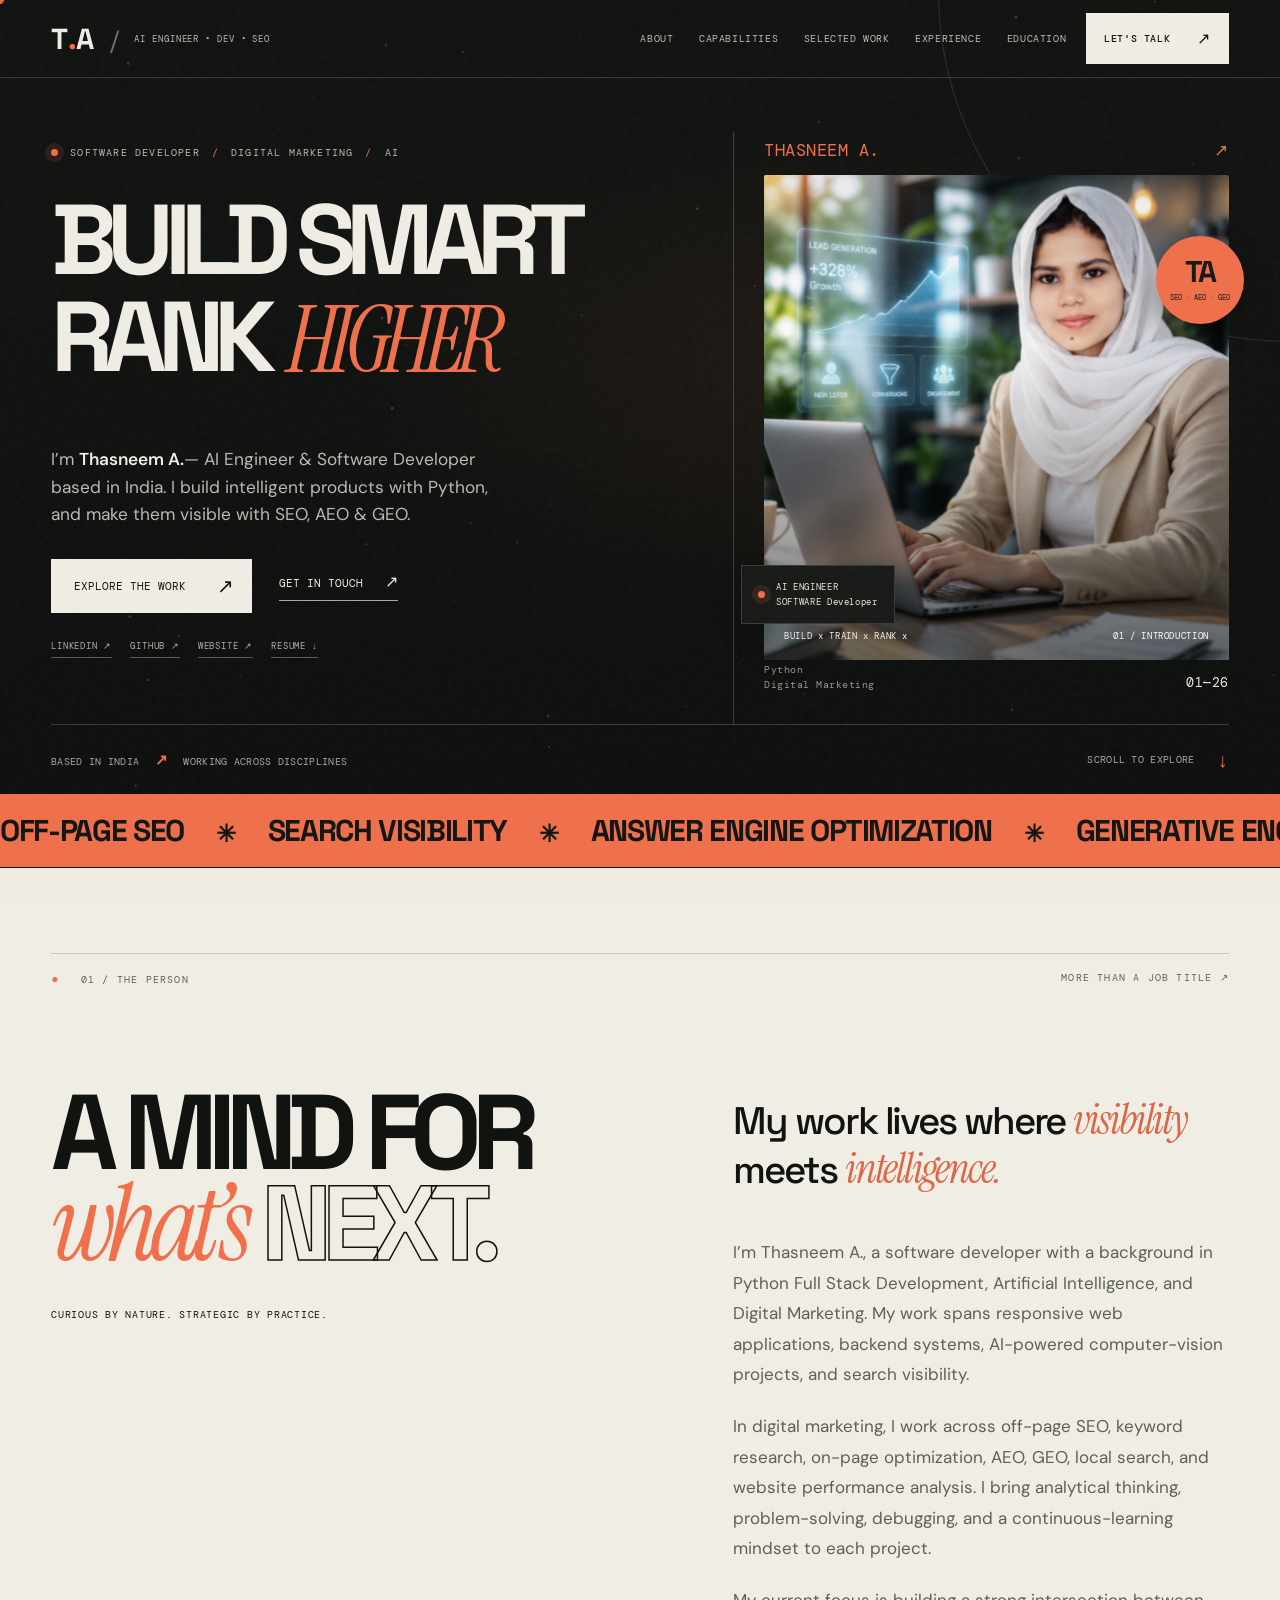
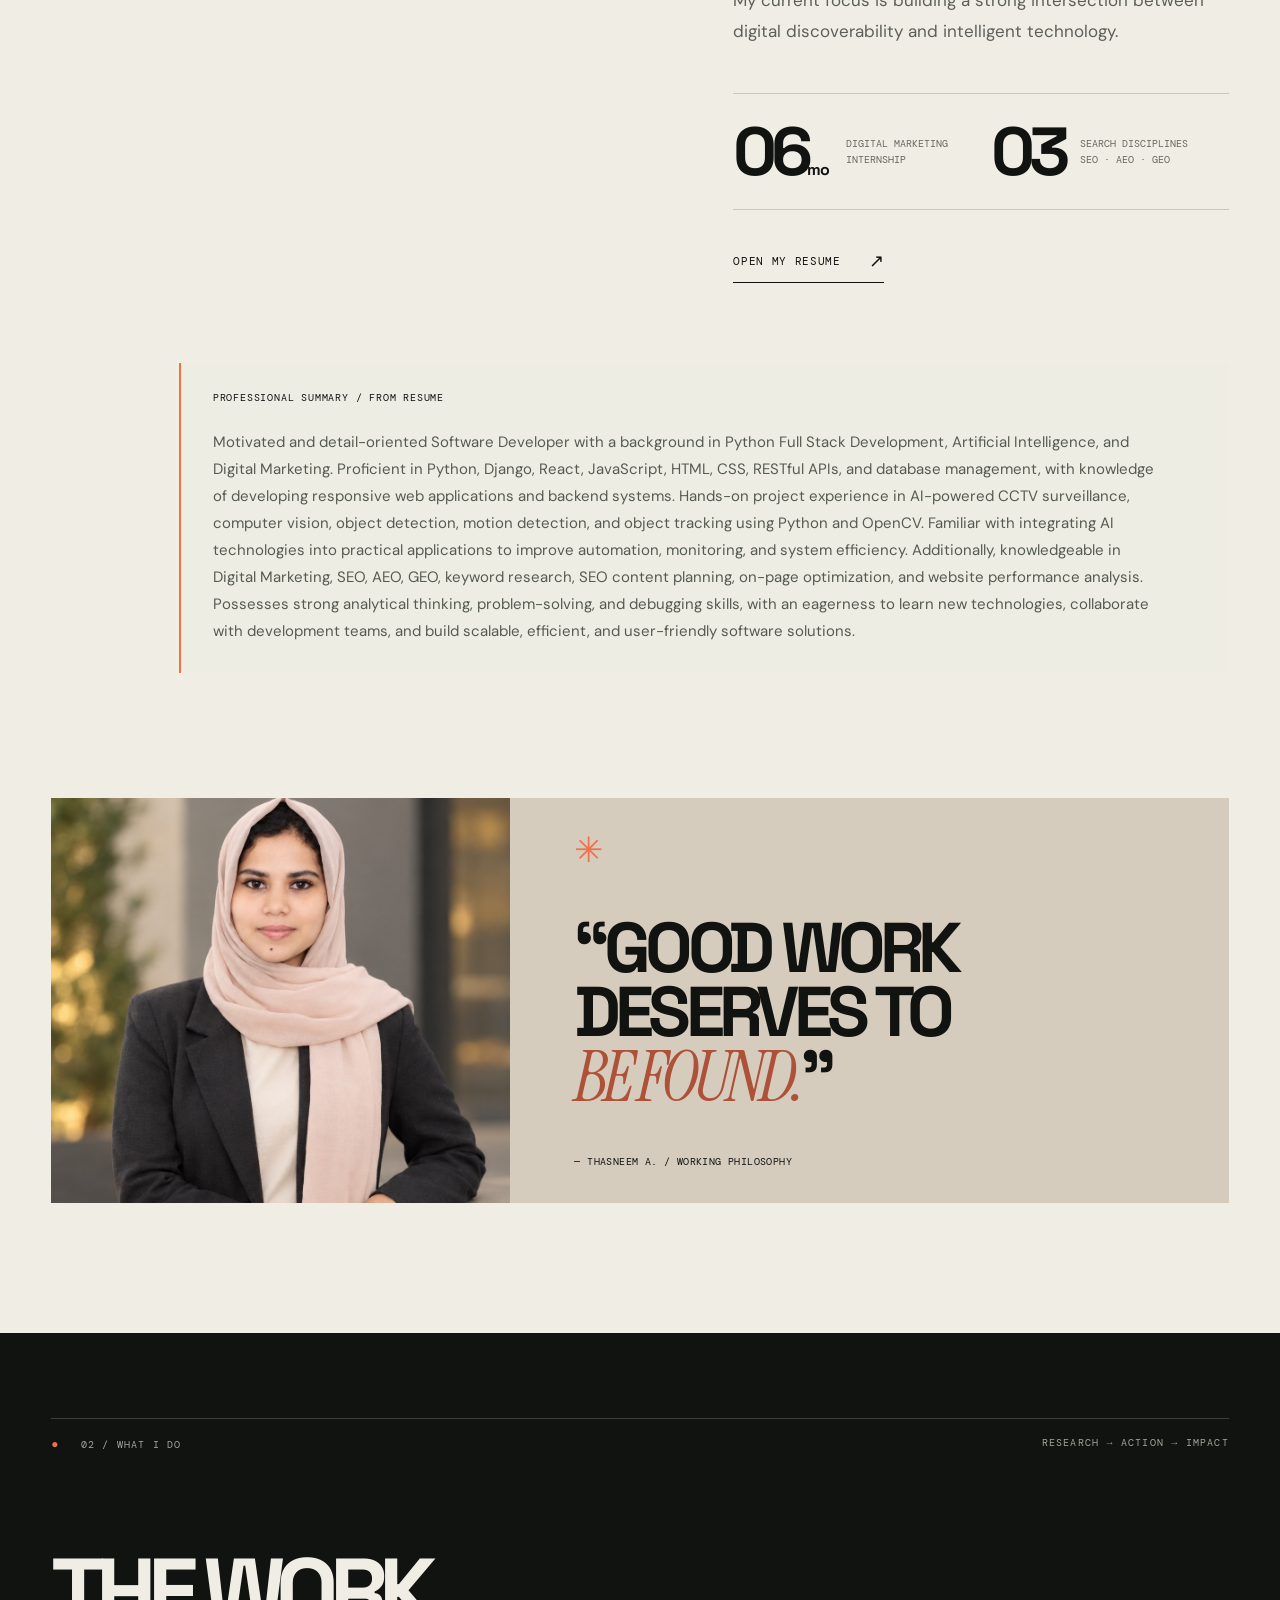
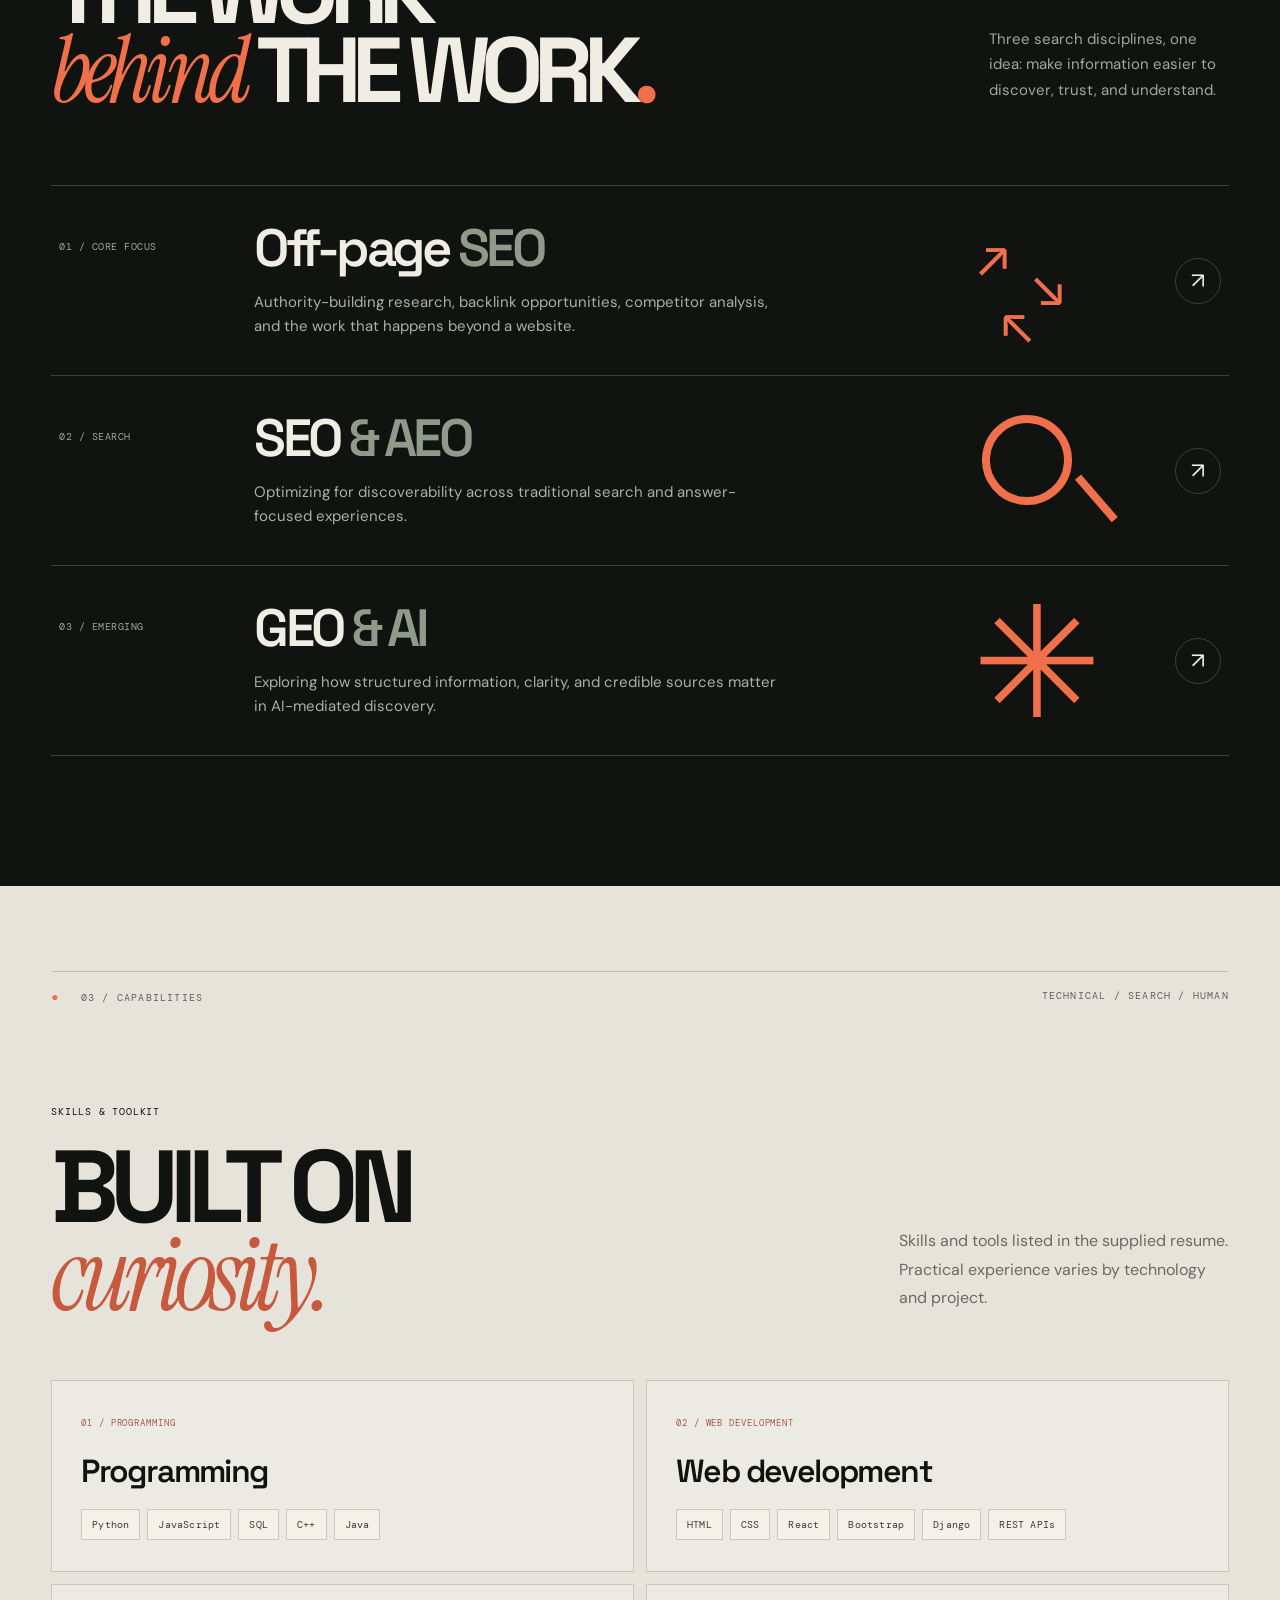
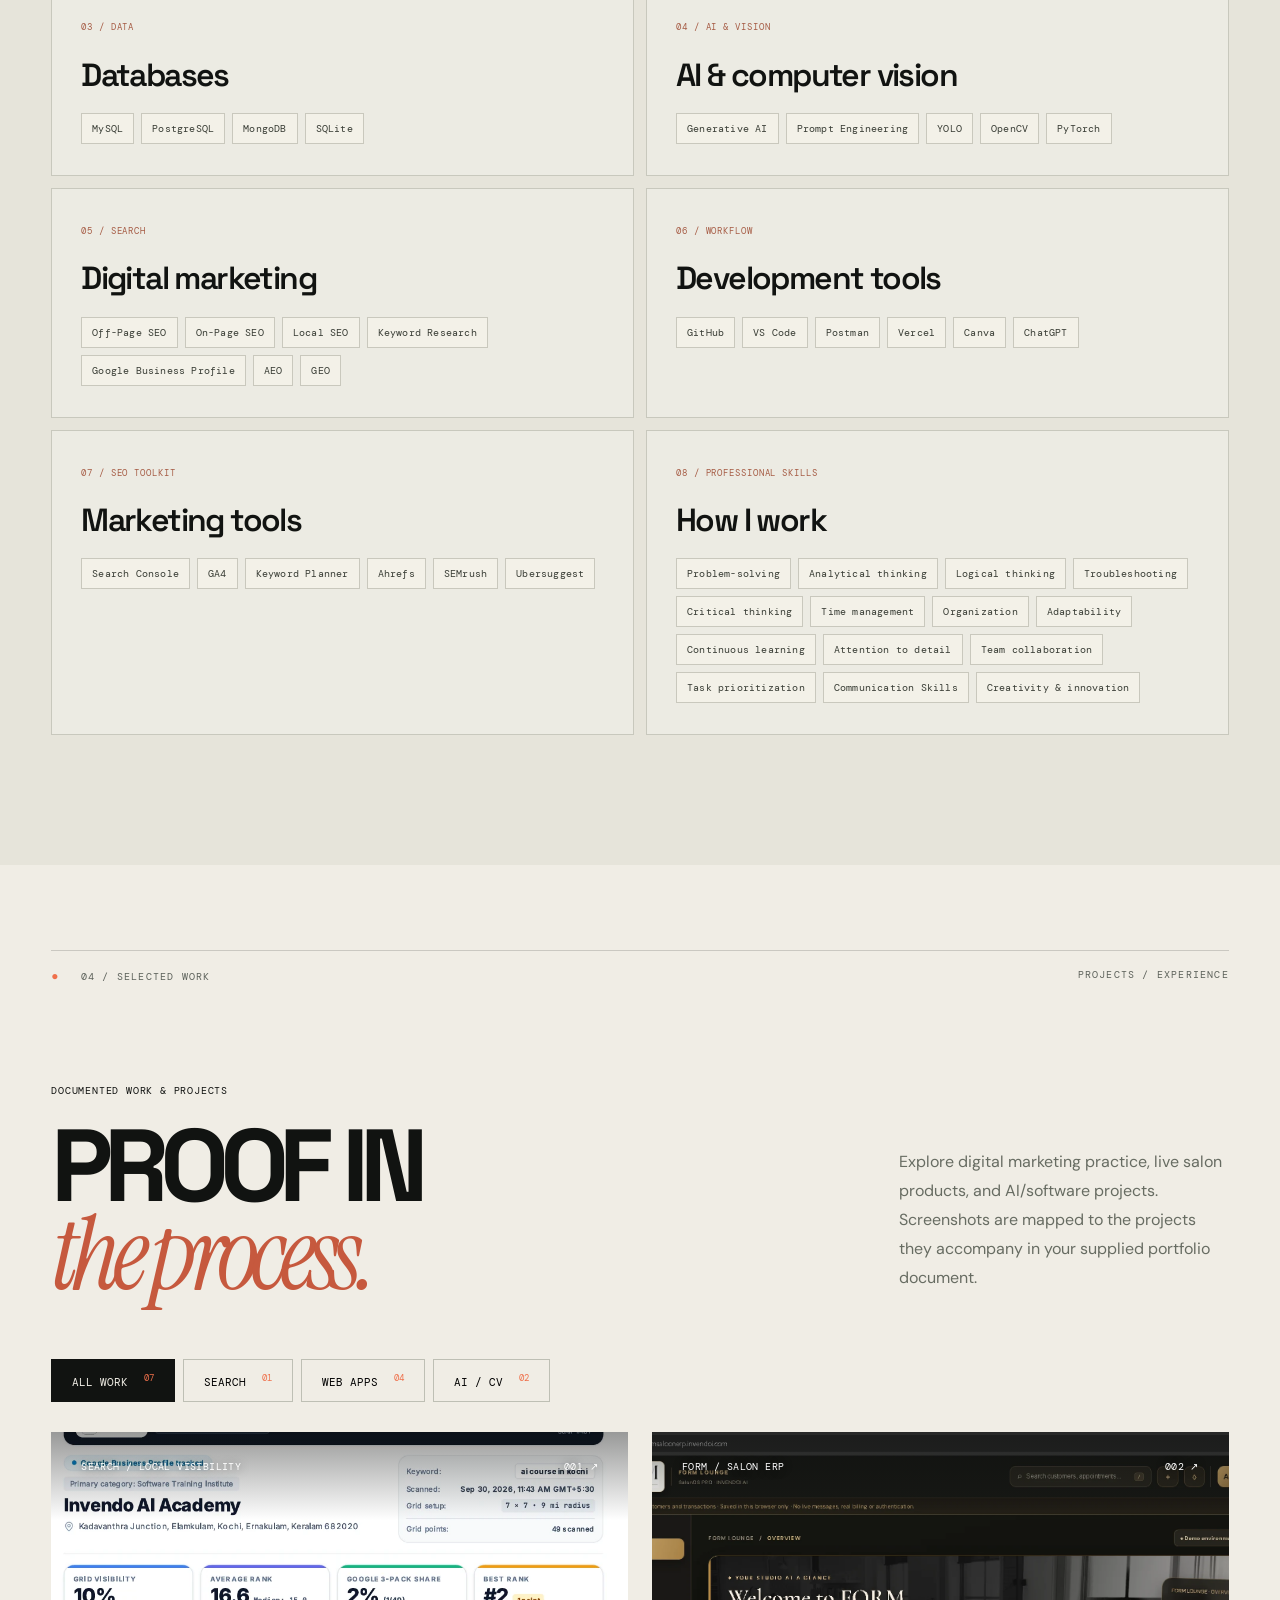
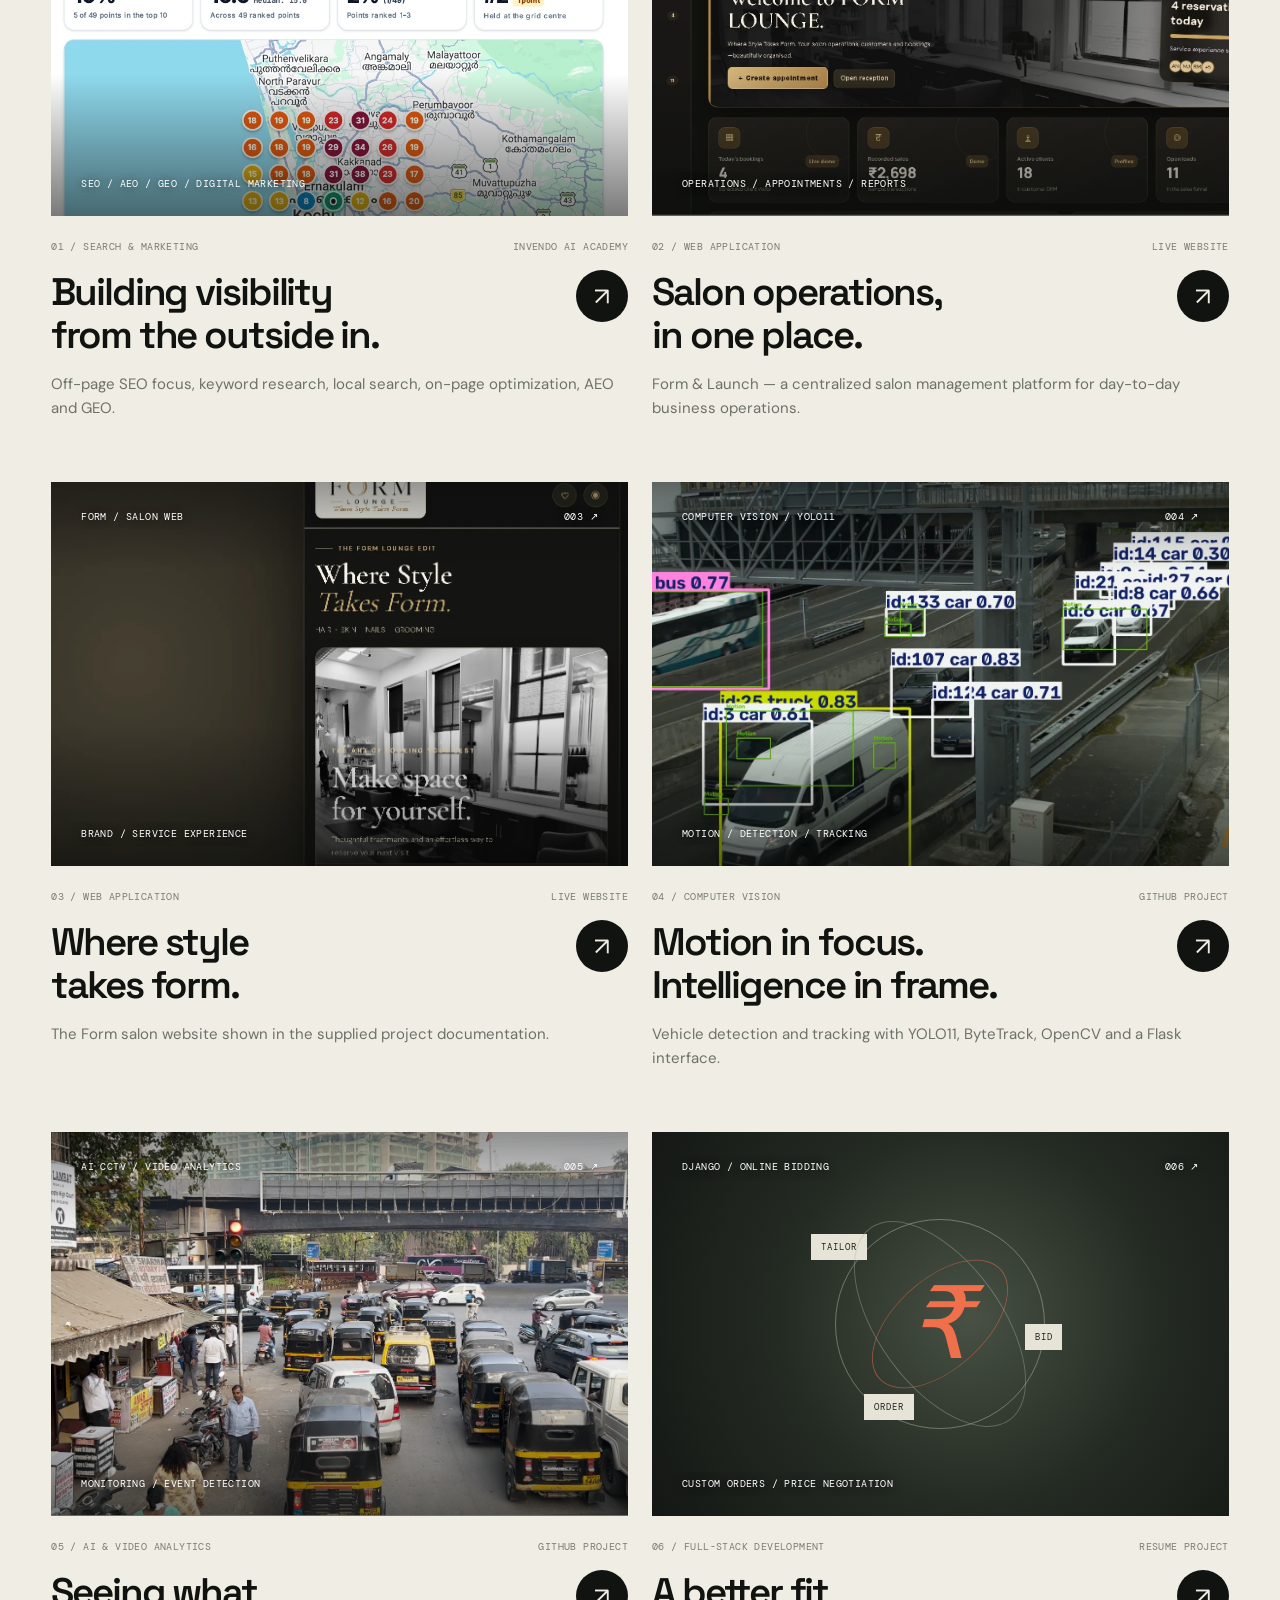
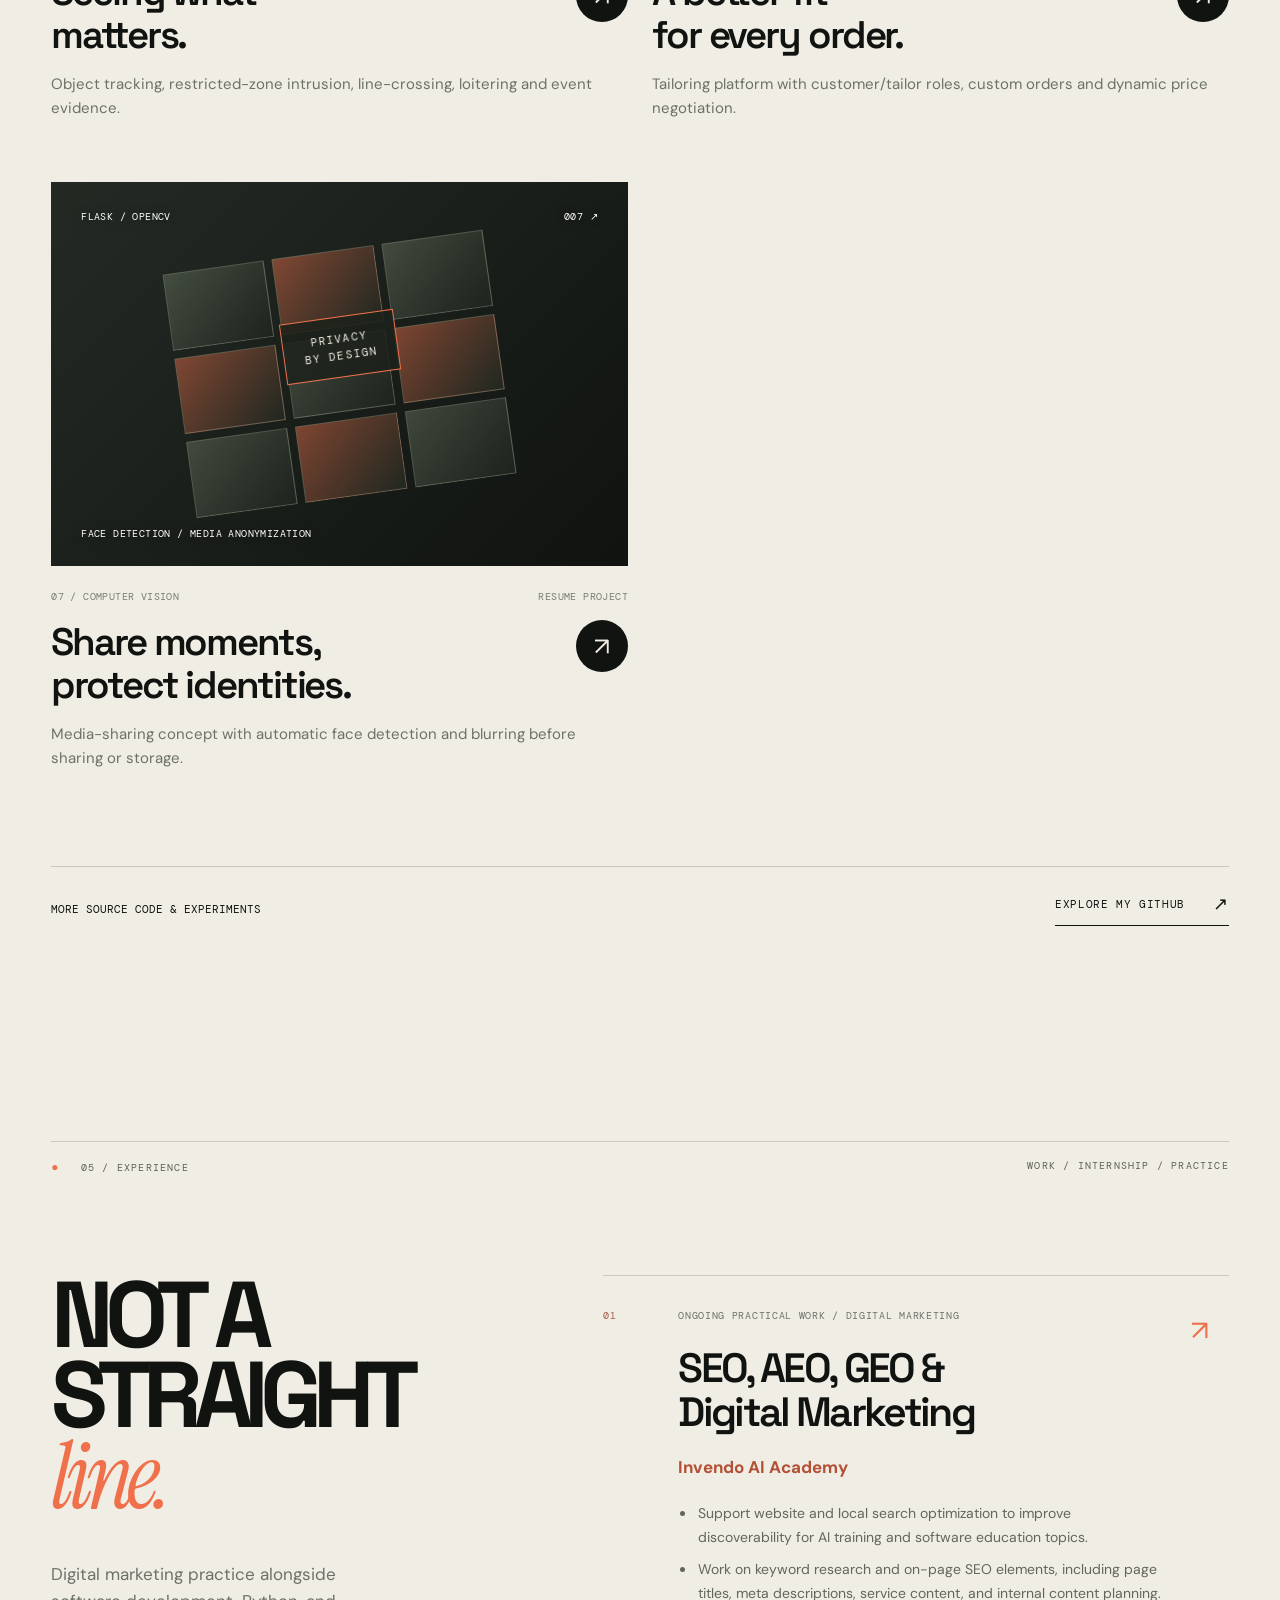
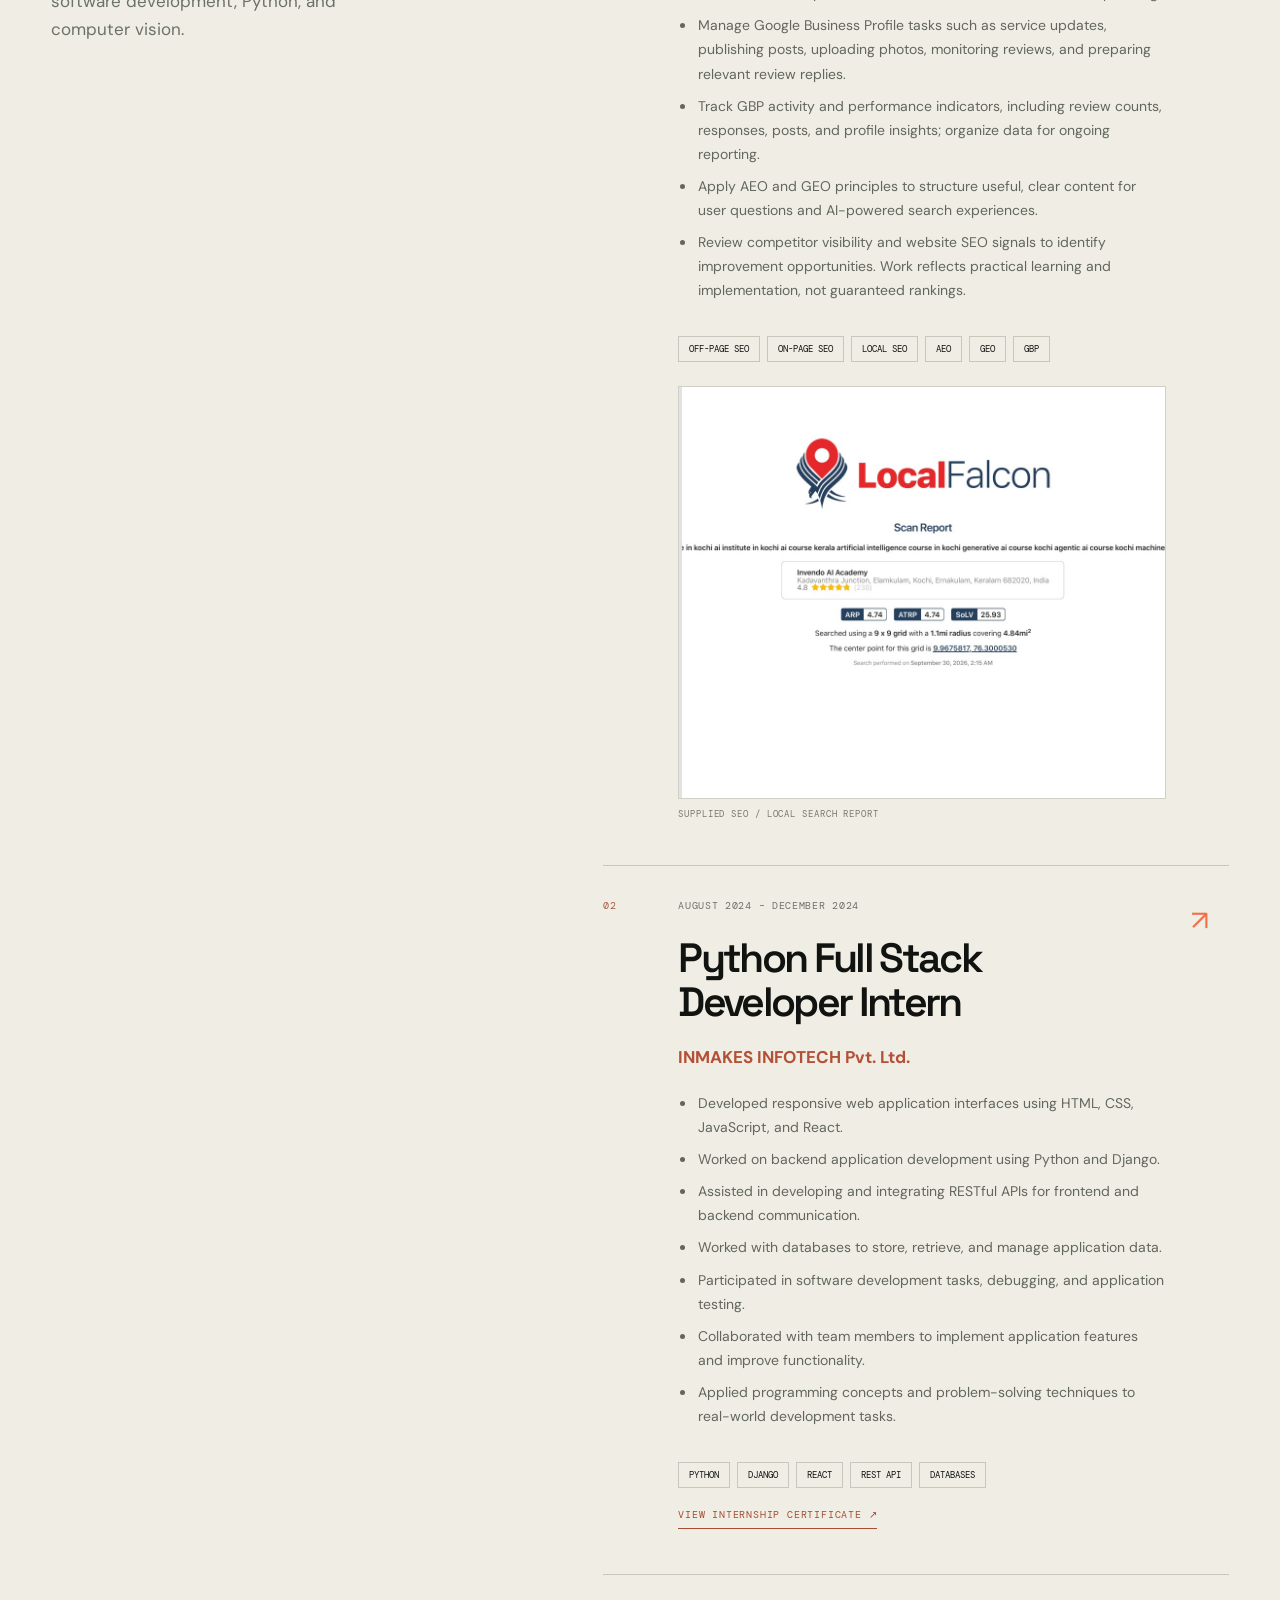
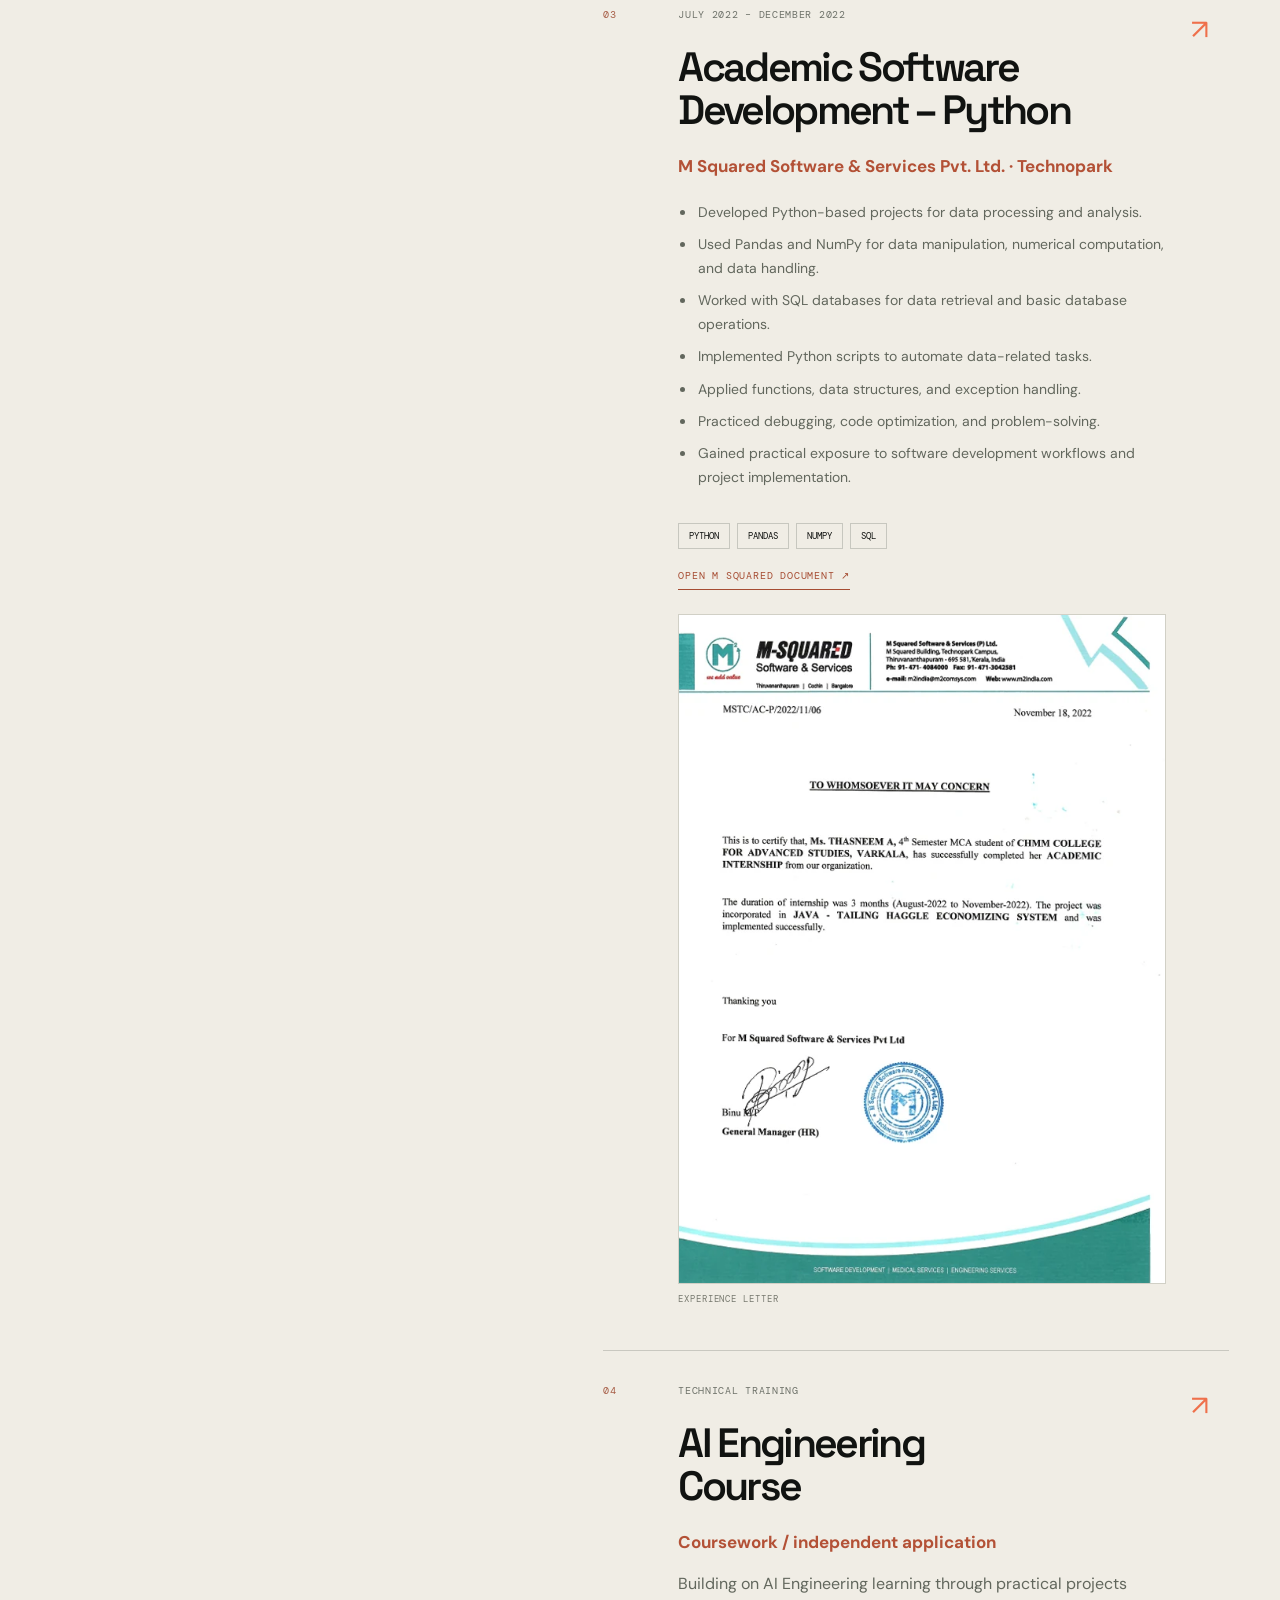
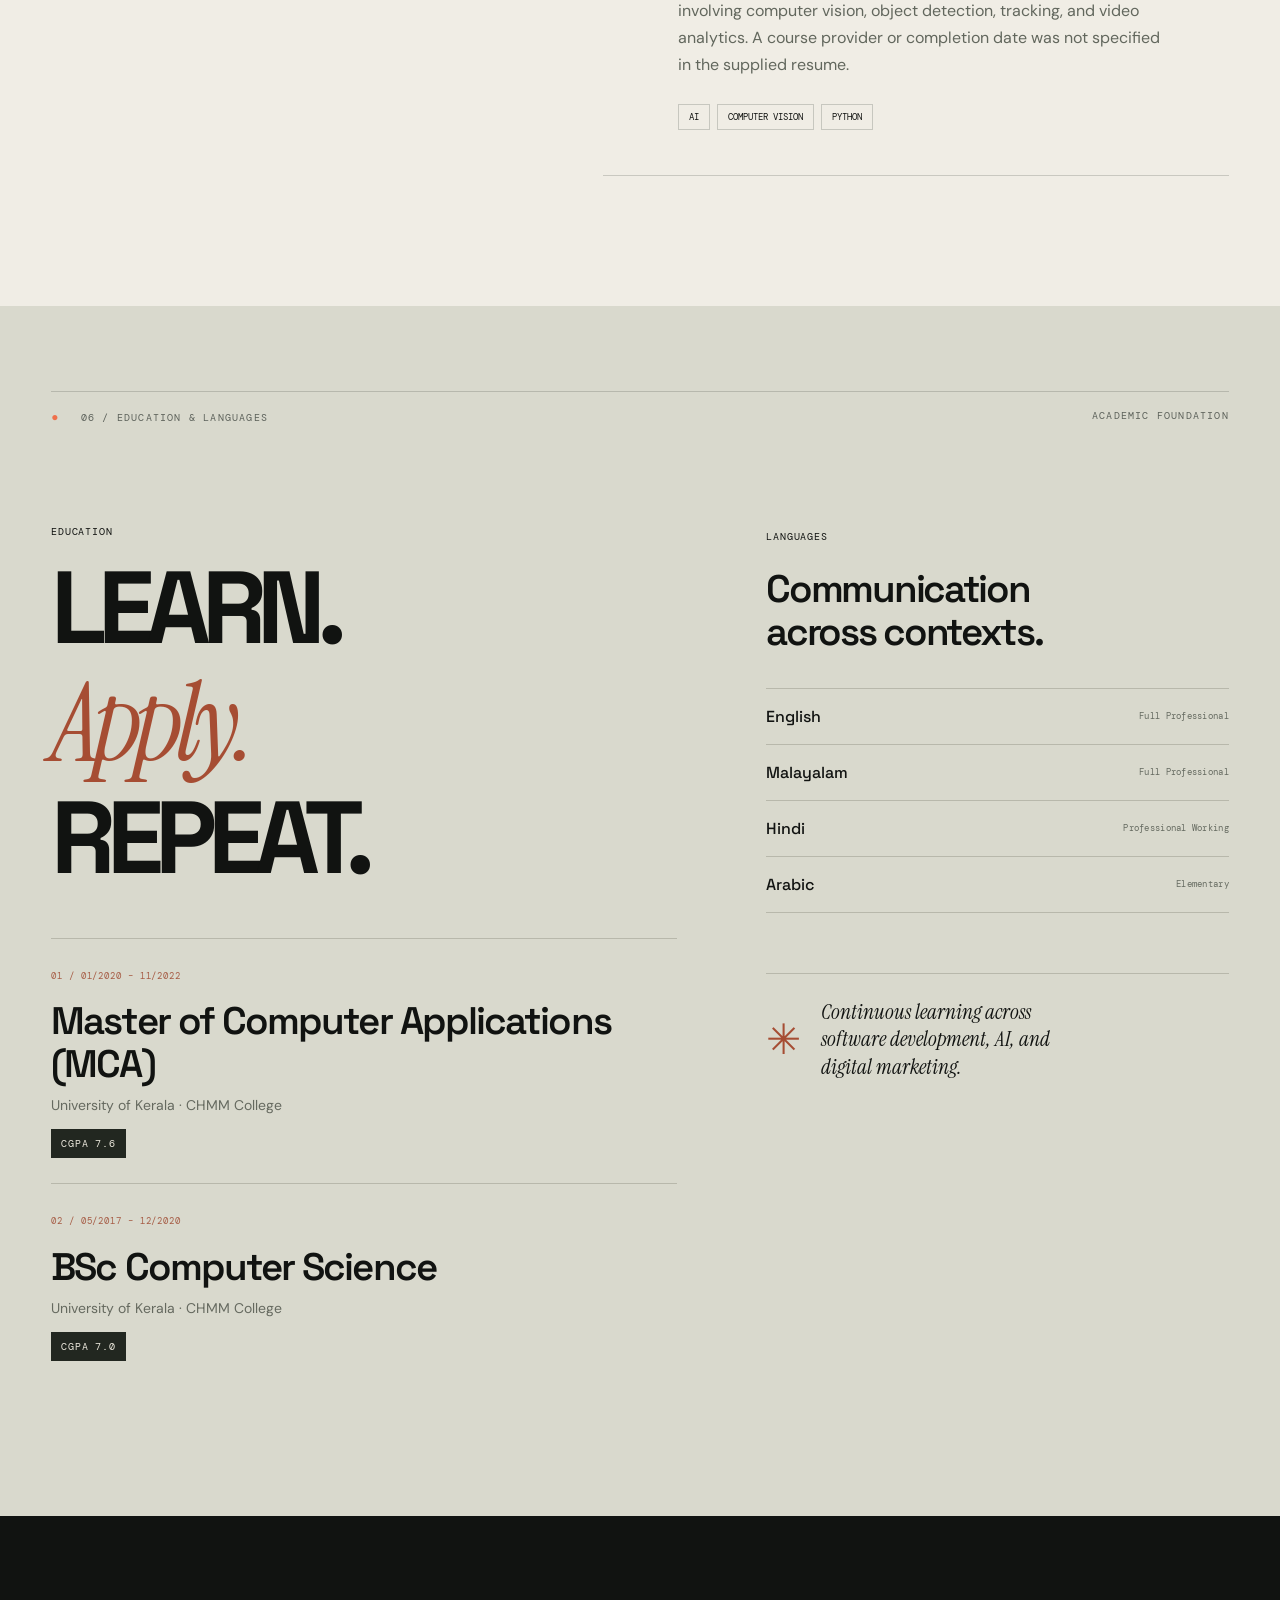
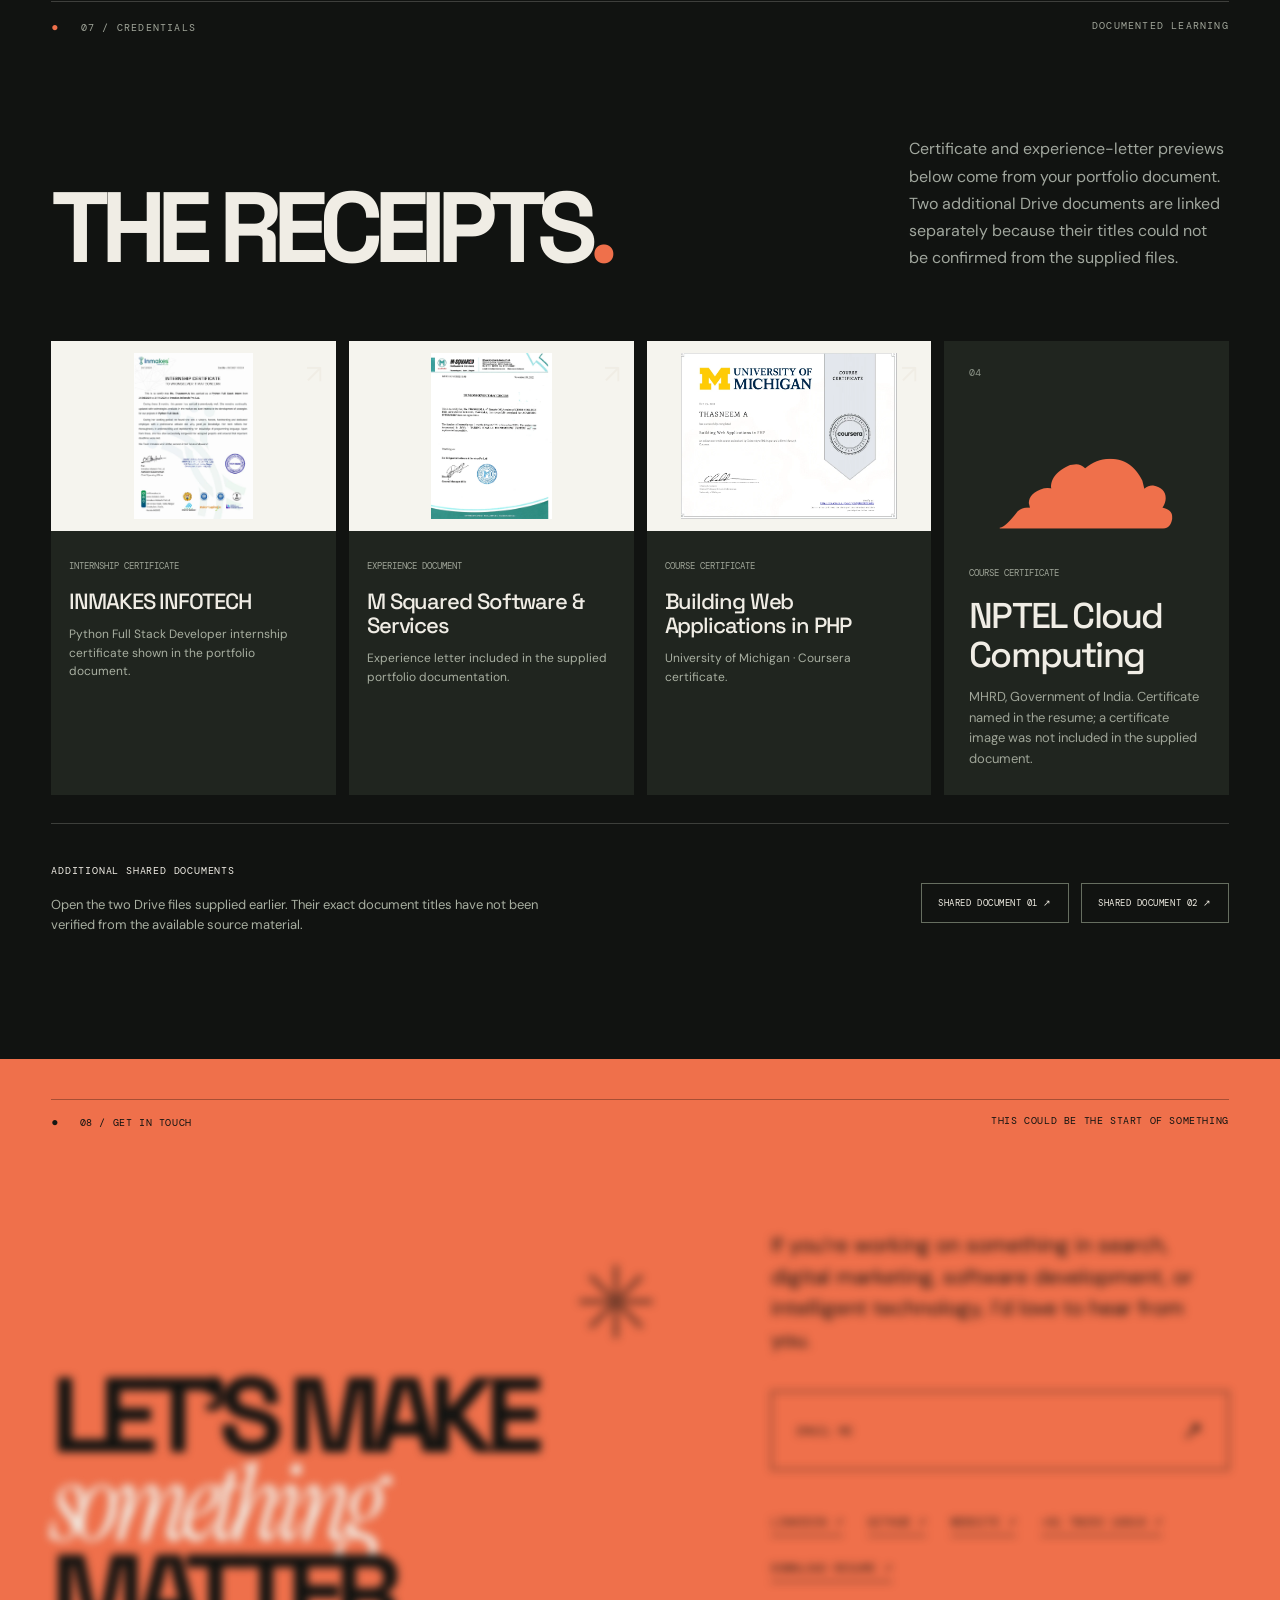
==== commit f5eb0121: "Update portfolio website" ====
--- a/index.html
+++ b/index.html
@@ -53,7 +53,7 @@
         <div class="hero-art hero-photo-art" role="img" aria-label="Thasneem standing beside a waterfall, featured as the portfolio hero photograph">
           <div class="art-top-label"><span>THASNEEM A.</span><span>↗</span></div>
           <div class="hero-photo-frame">
-            <img src="assets/thasnihero.jpg" alt="Thasneem beside a waterfall, wearing a patterned outfit and pale pink hijab" fetchpriority="high" />
+            <img src="assets/thasniprofile.jpg" alt="Thasneem beside a waterfall, wearing a patterned outfit and pale pink hijab" fetchpriority="high" />
             <div class="hero-photo-shade"></div>
             <div class="hero-photo-note"><span>BUILD x TRAIN x RANK x</span><span>01 / INTRODUCTION</span></div>
           </div>
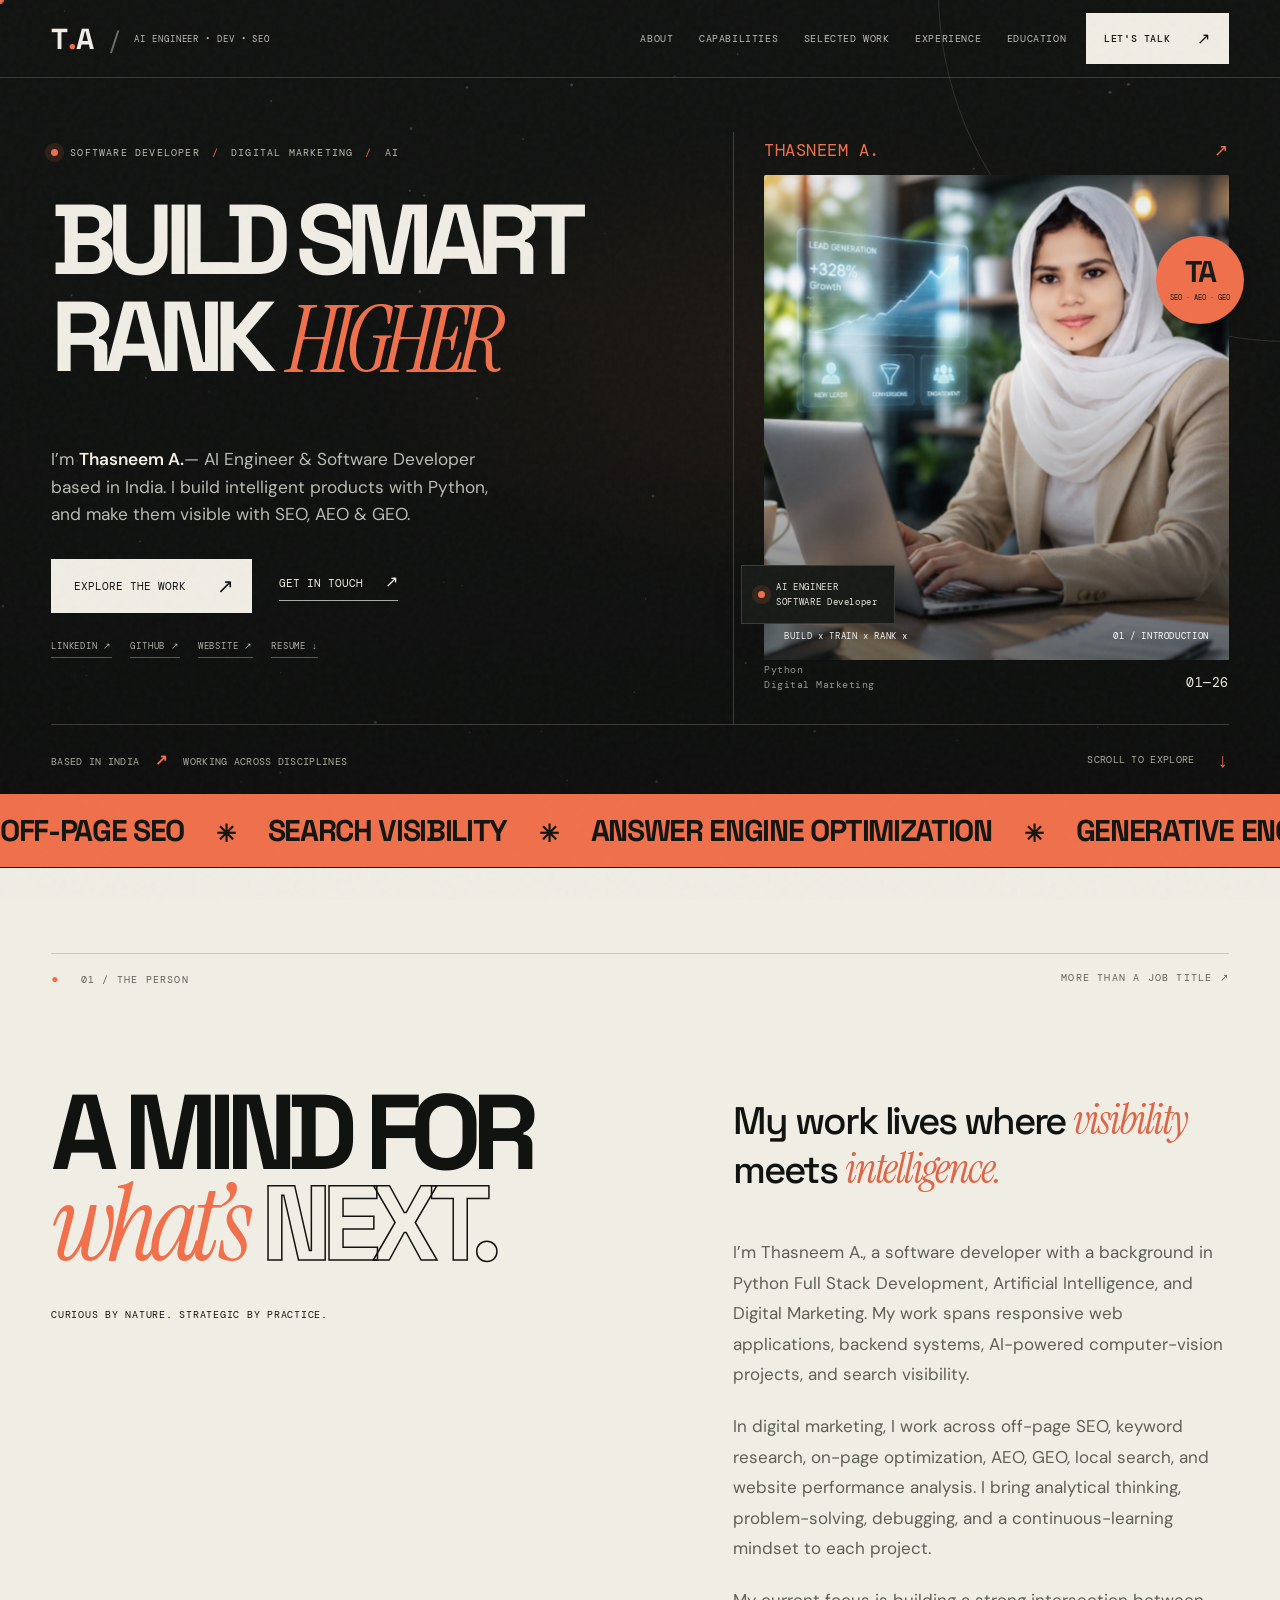
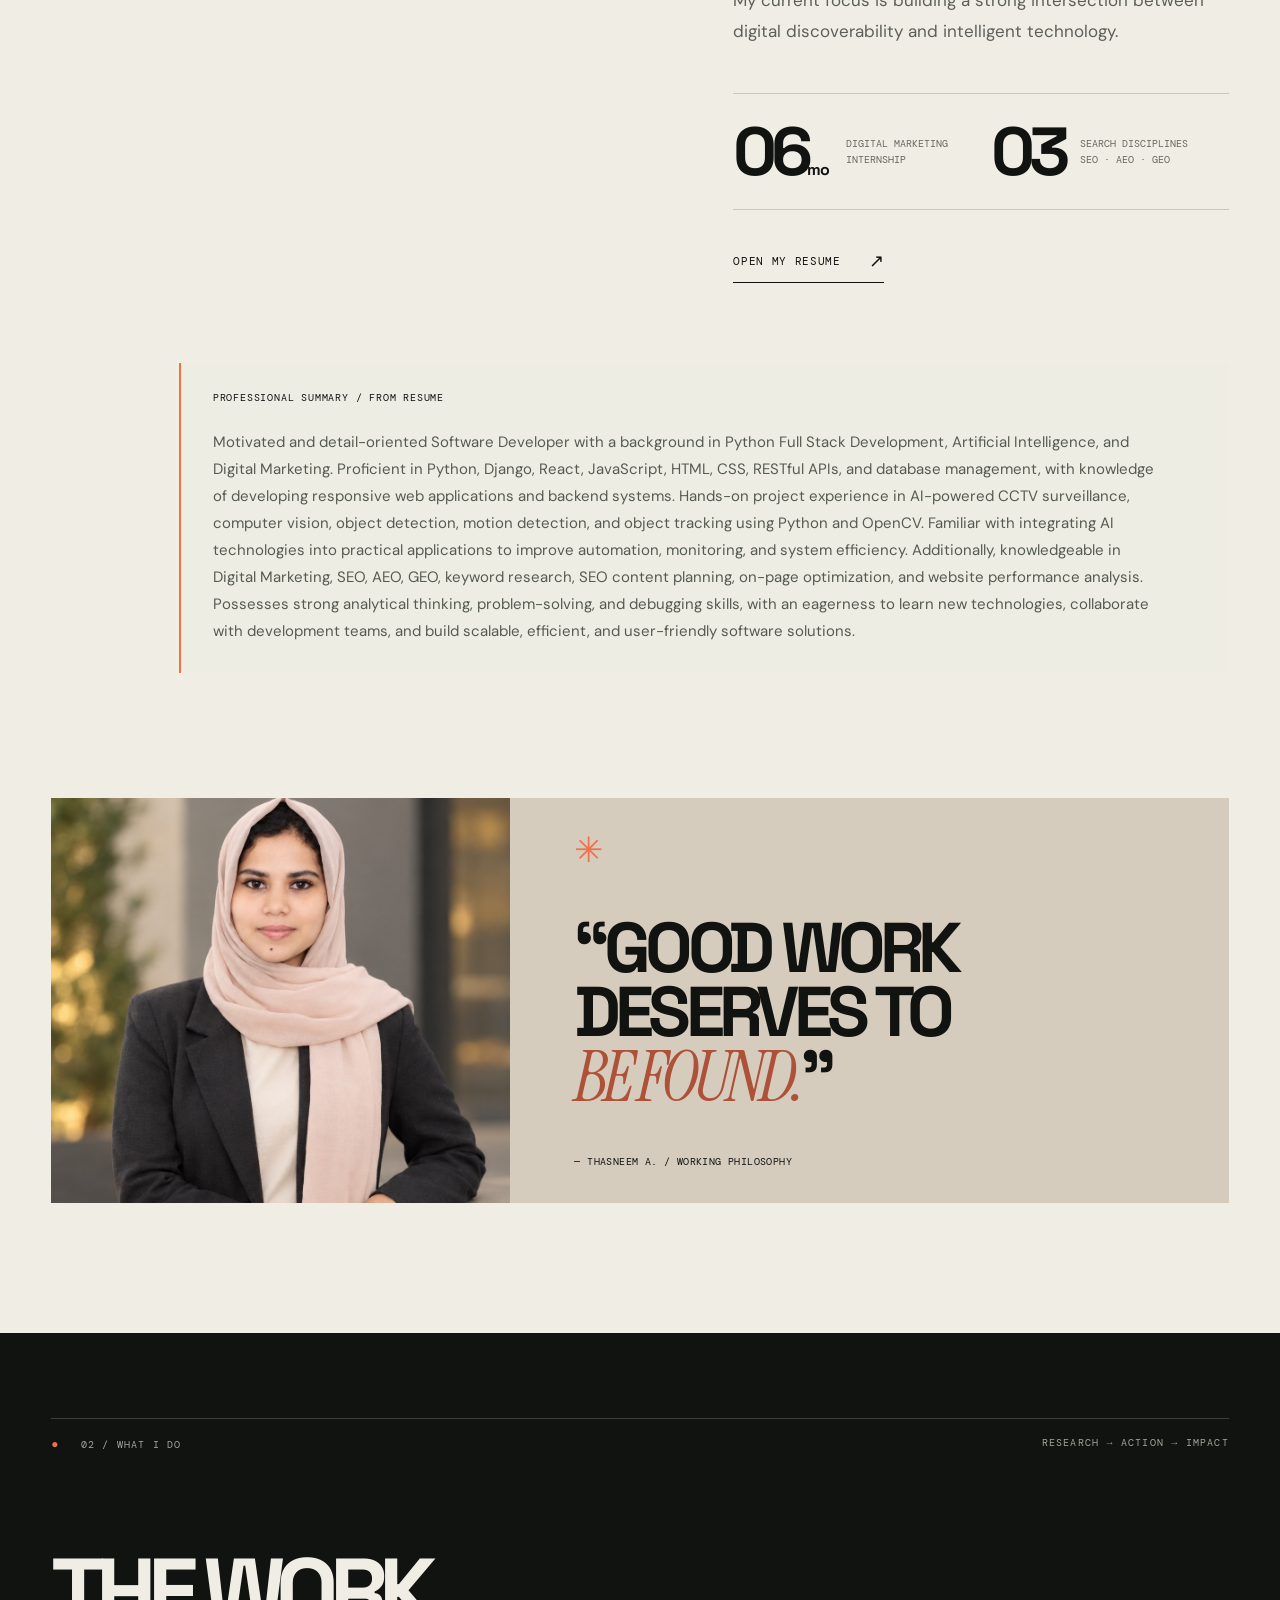
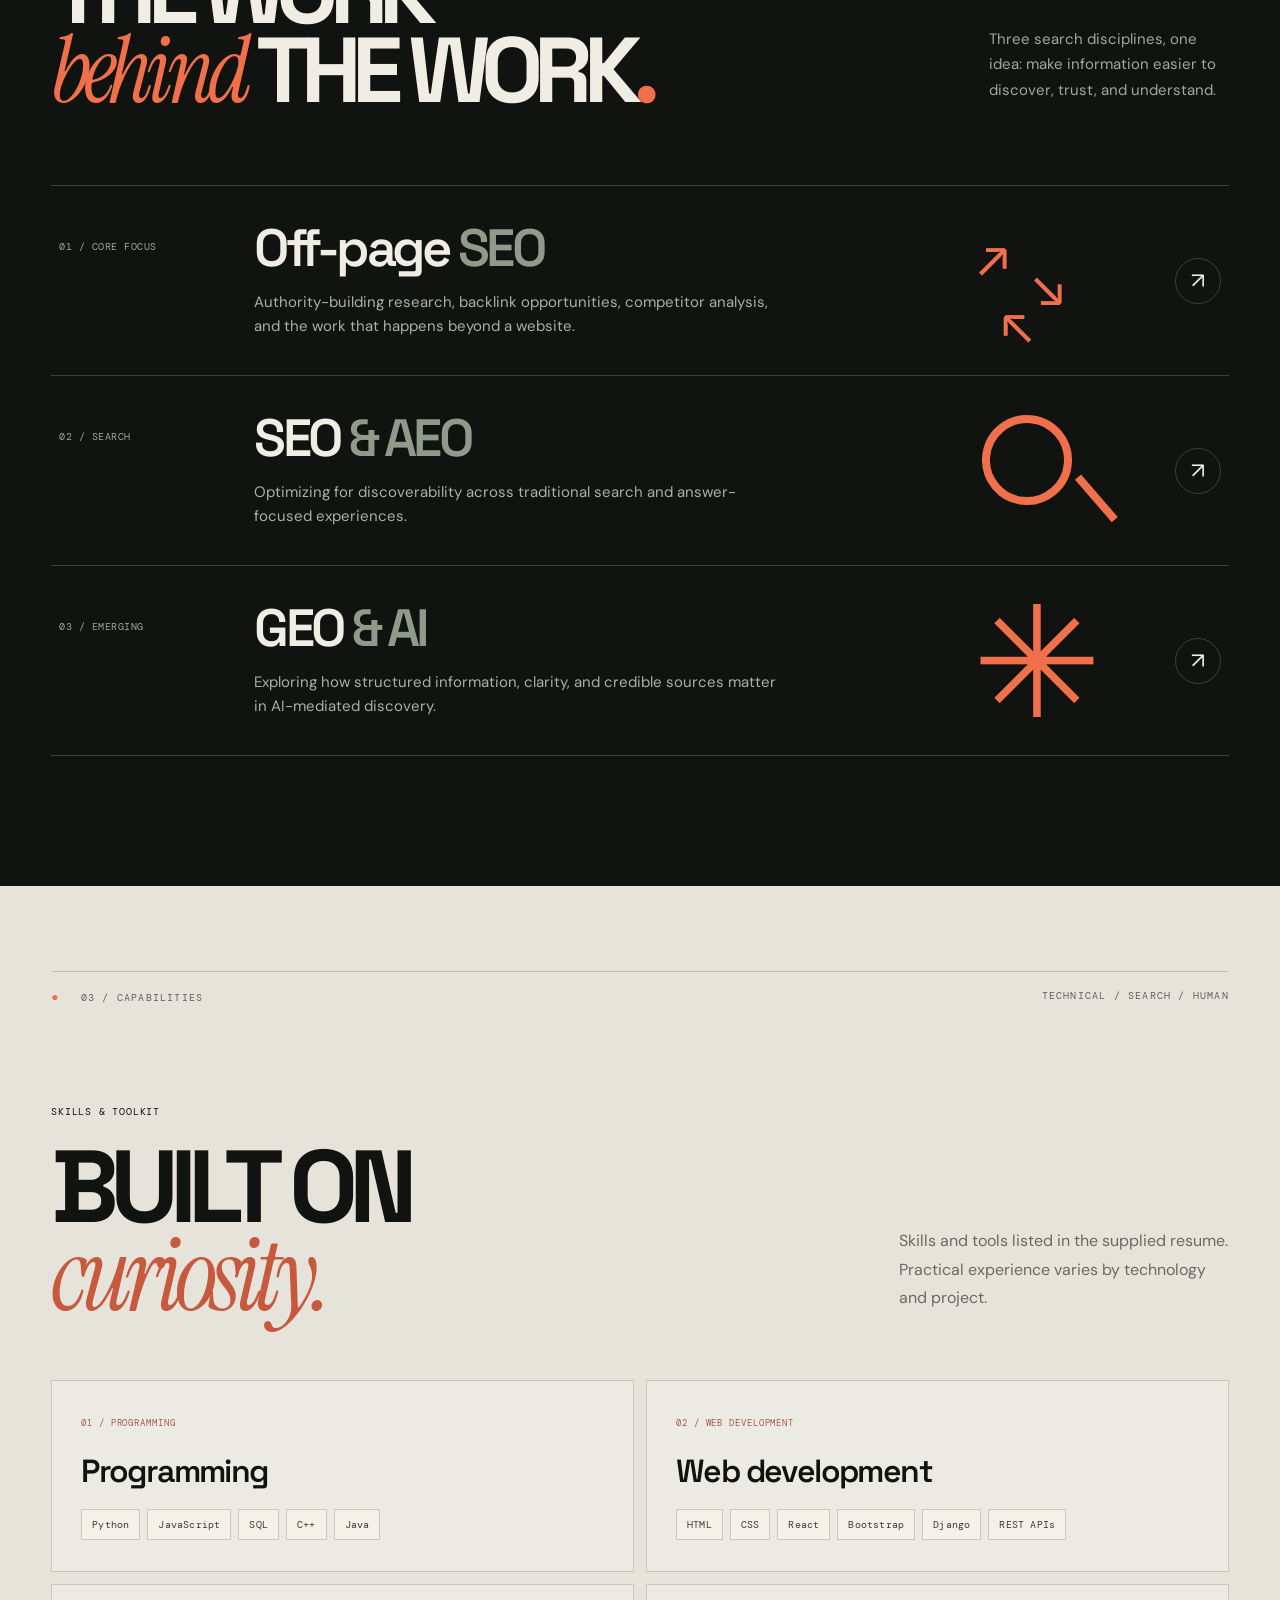
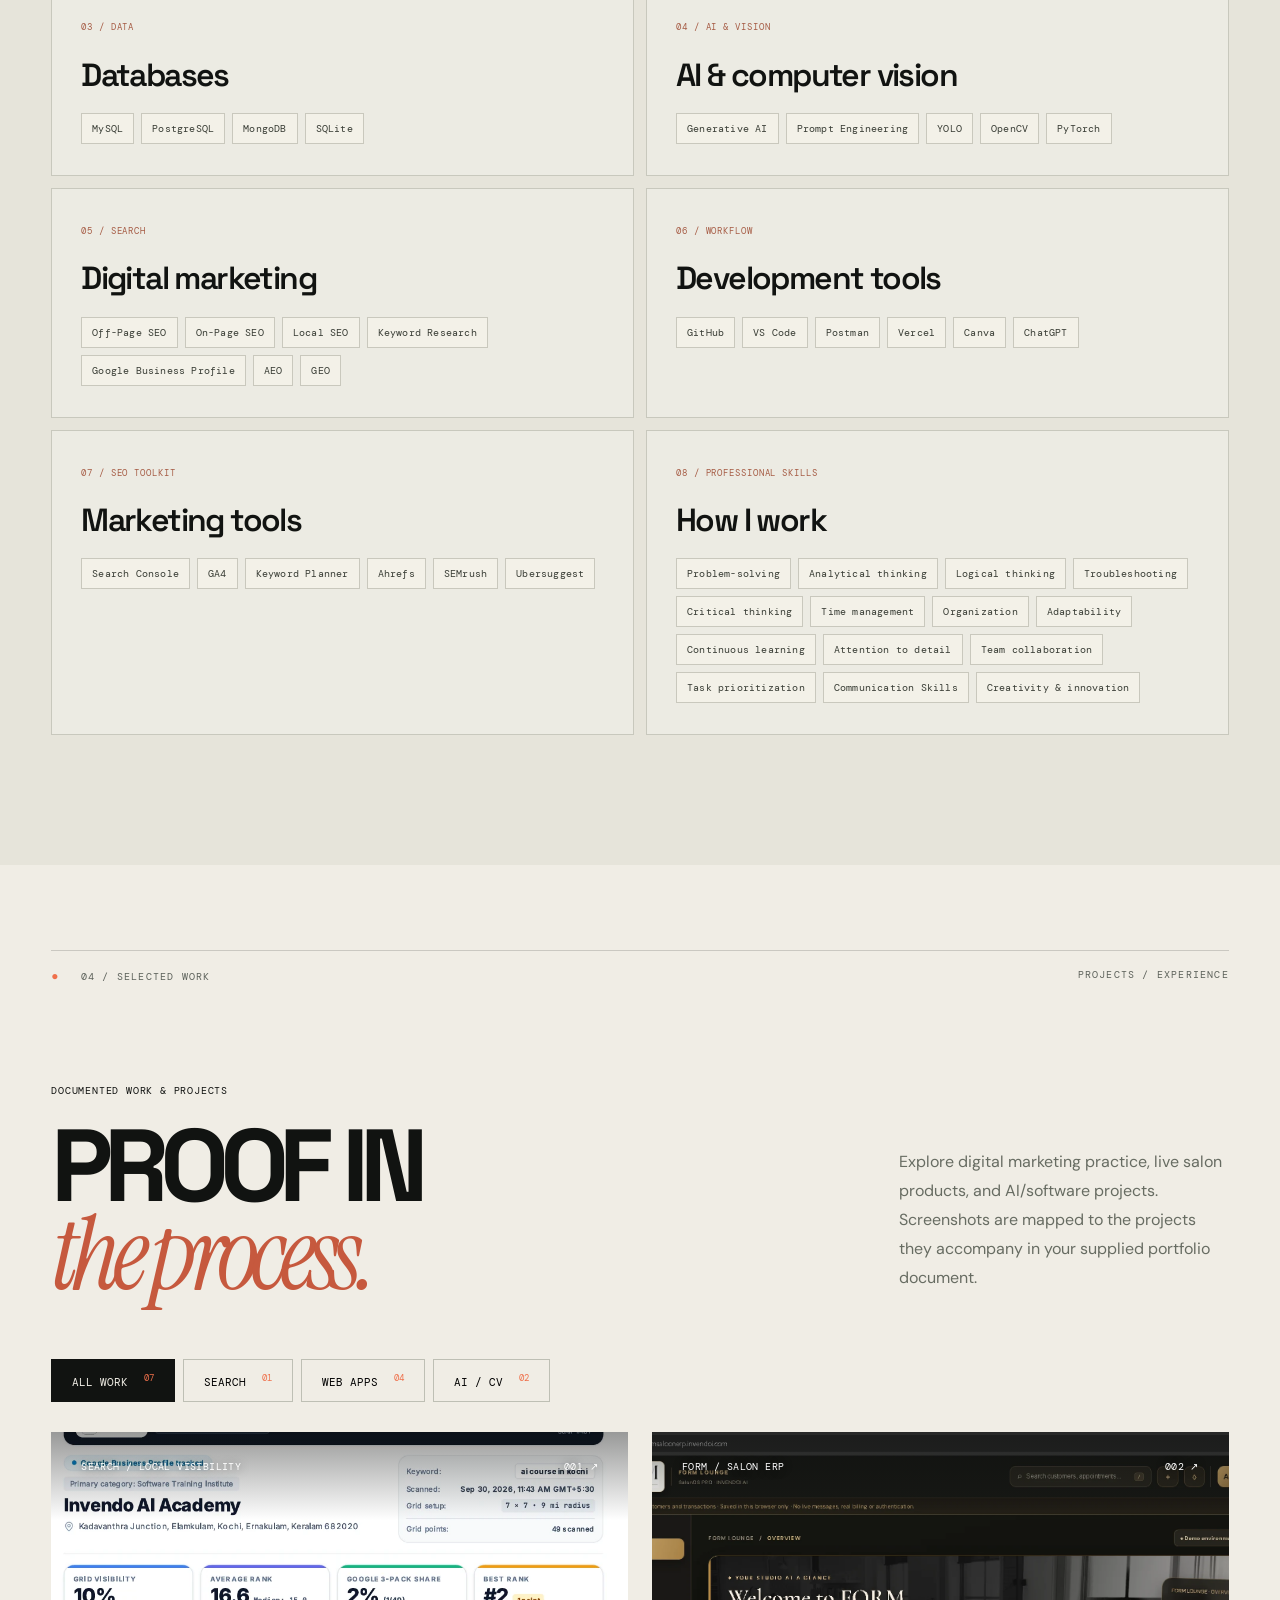
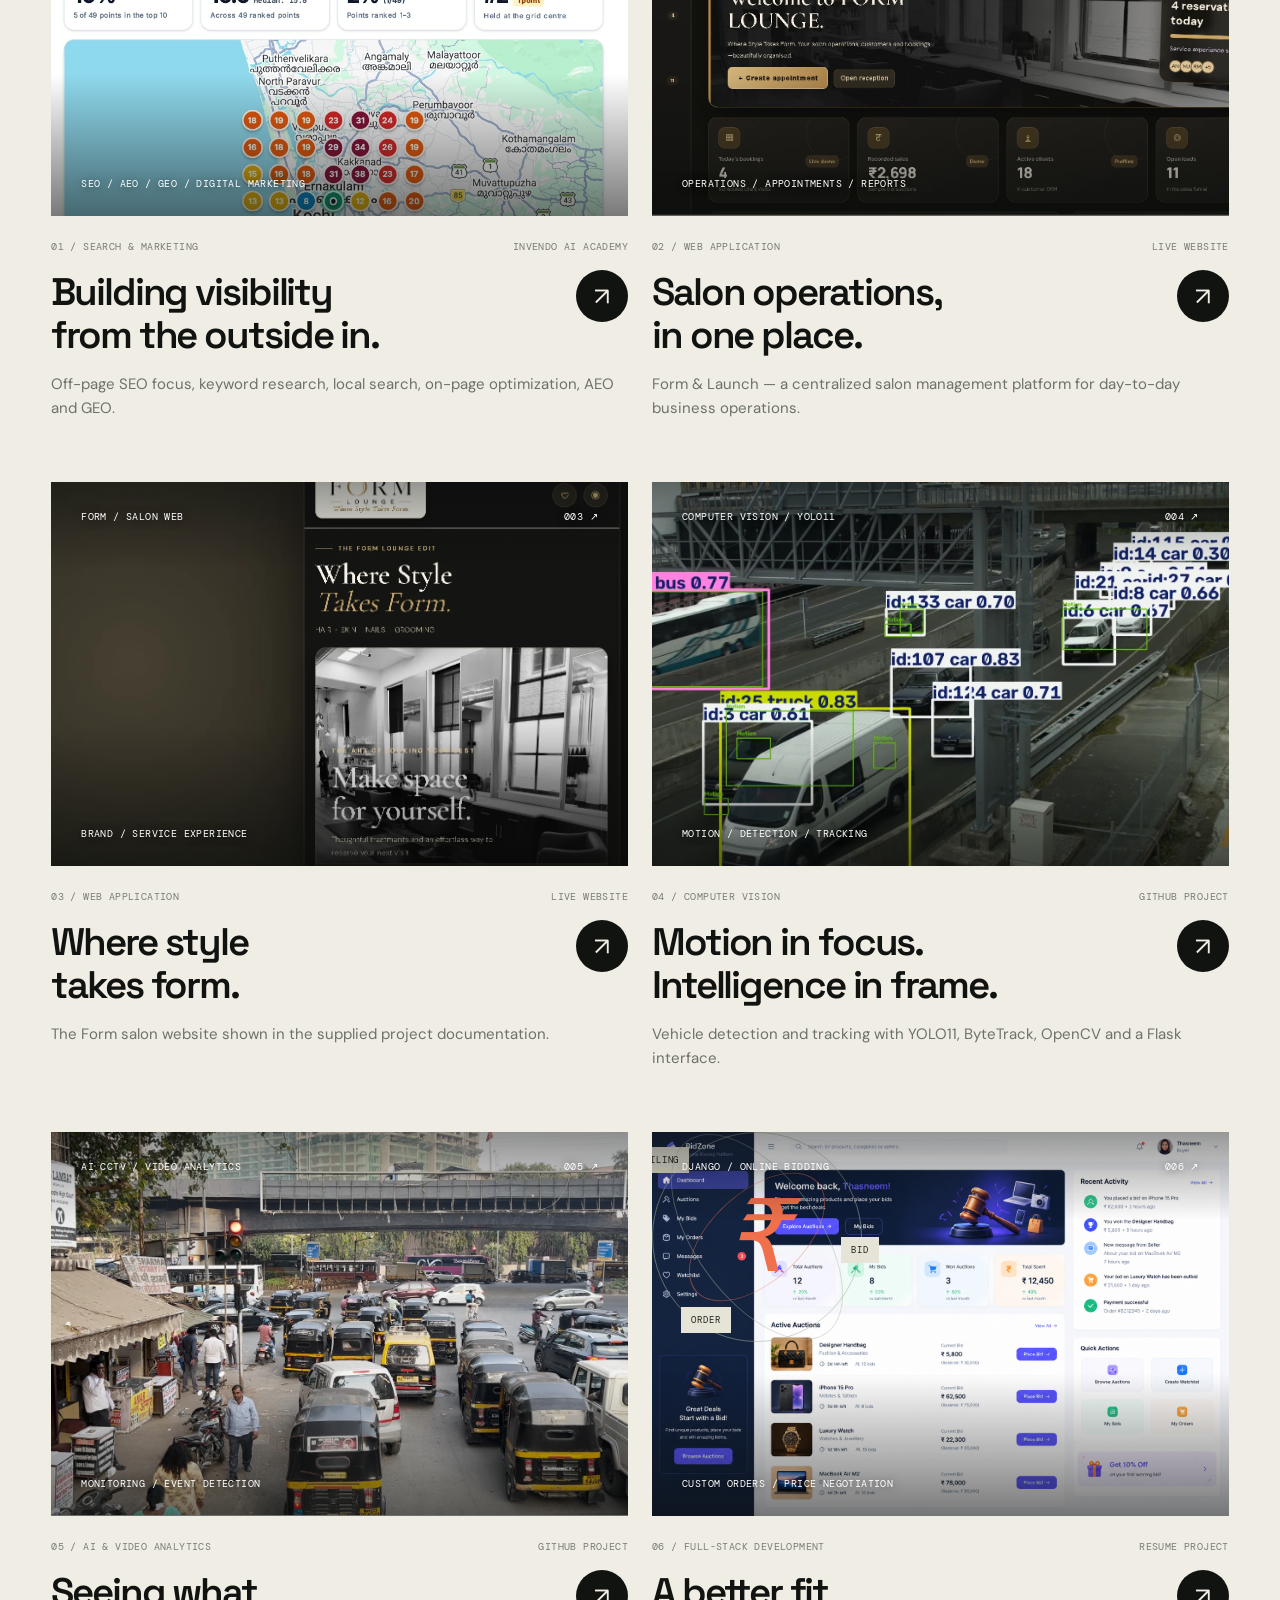
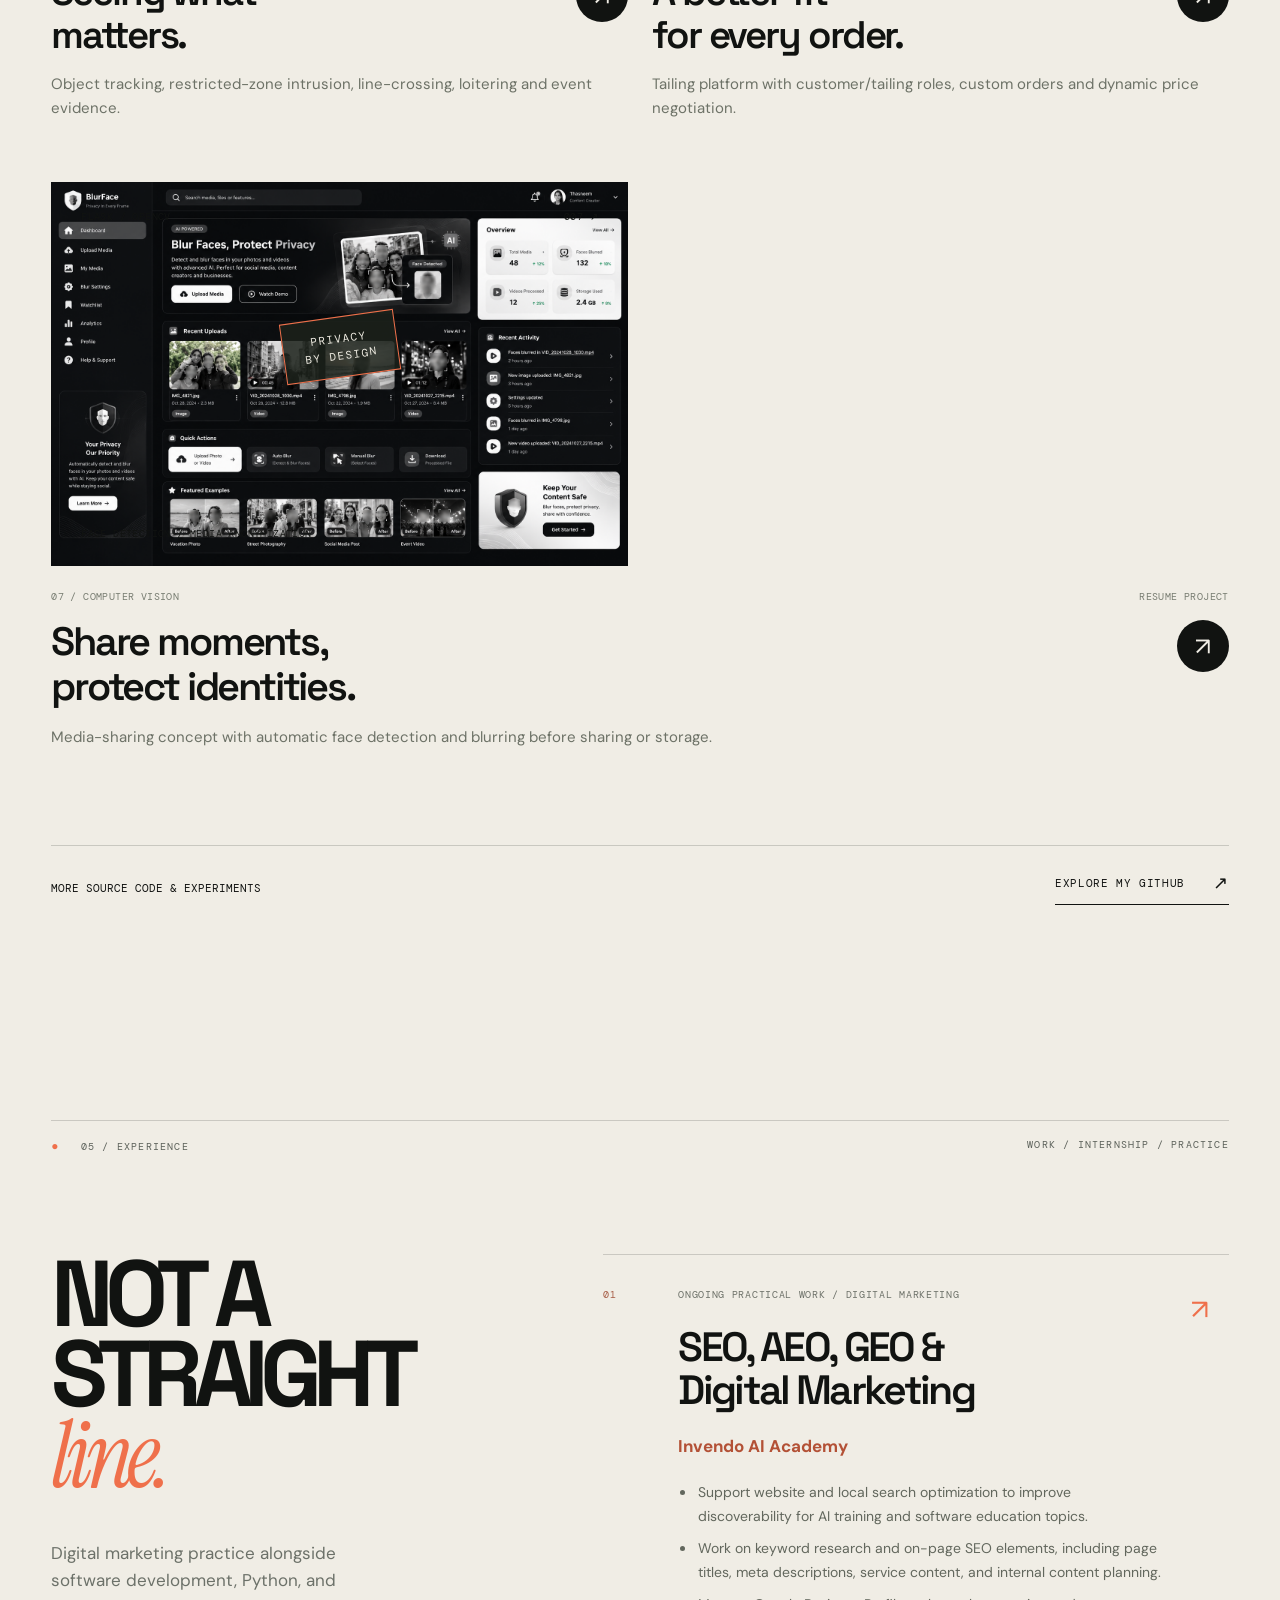
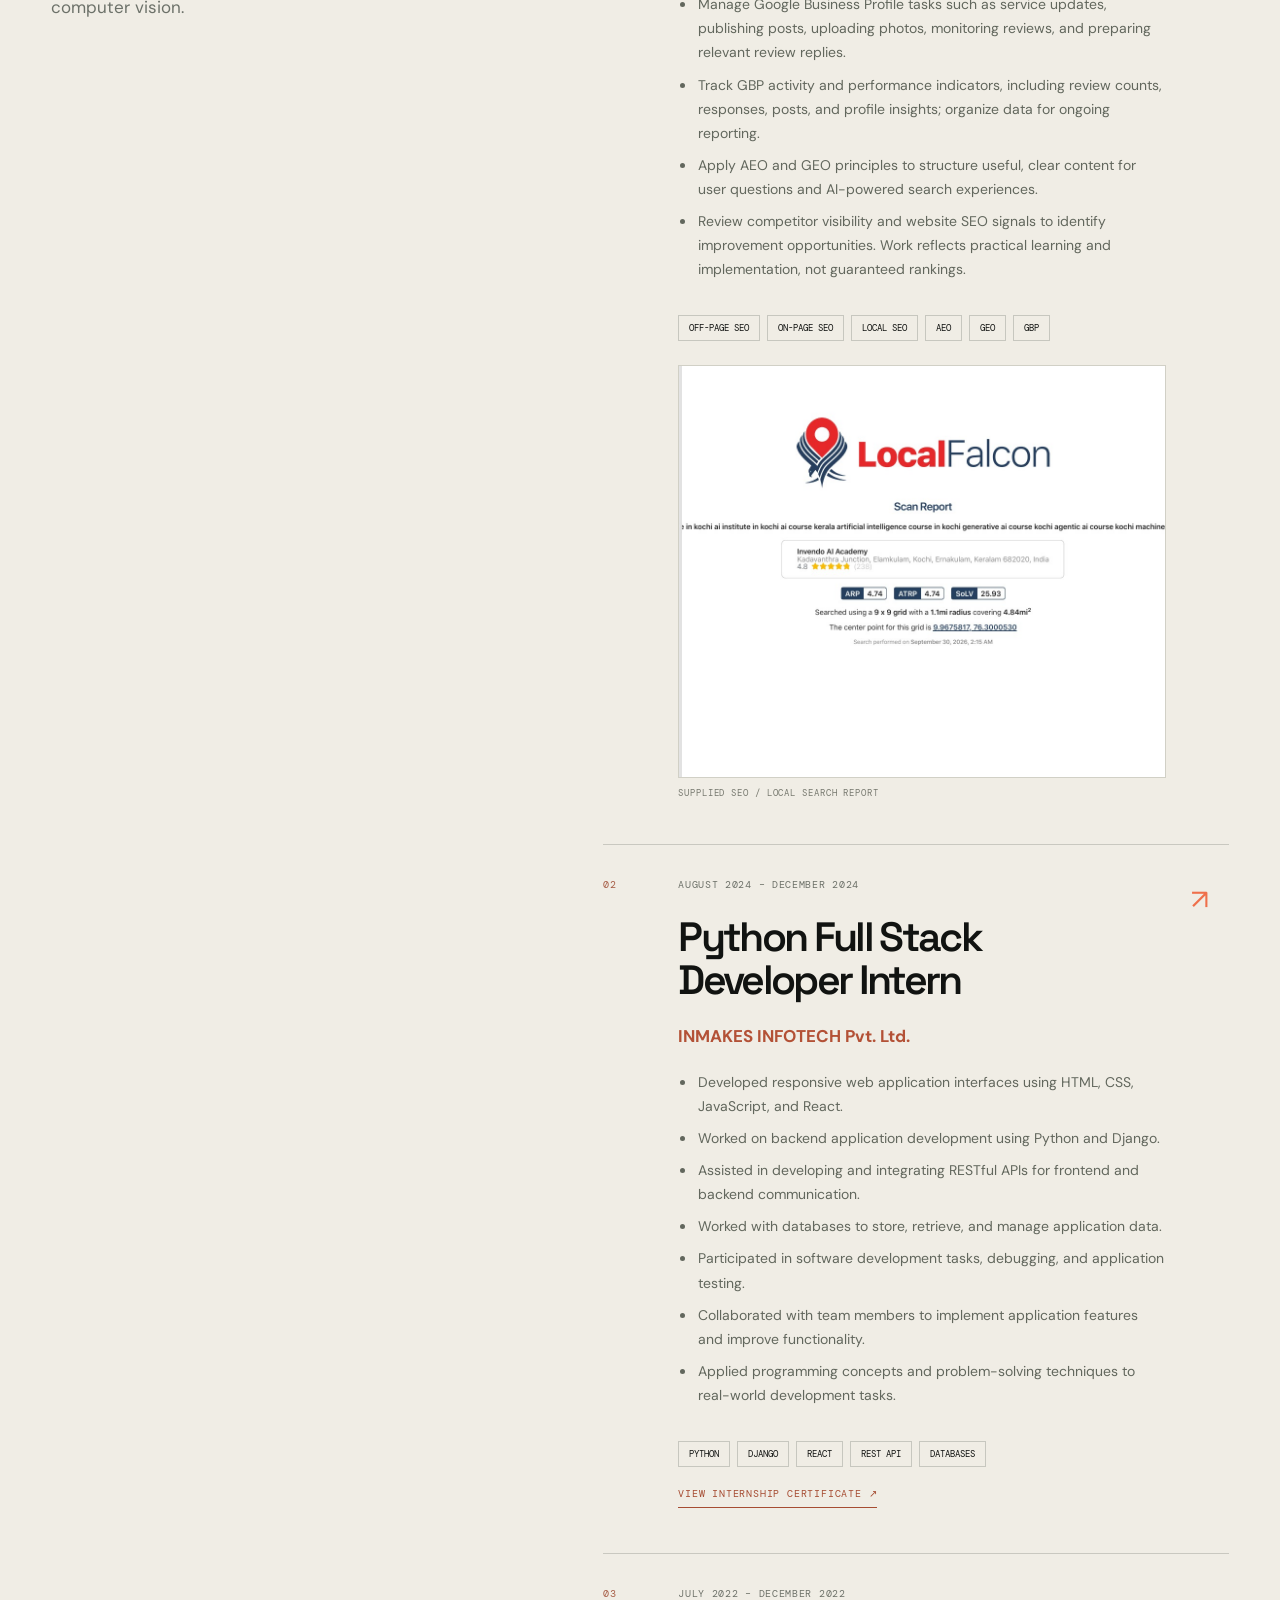
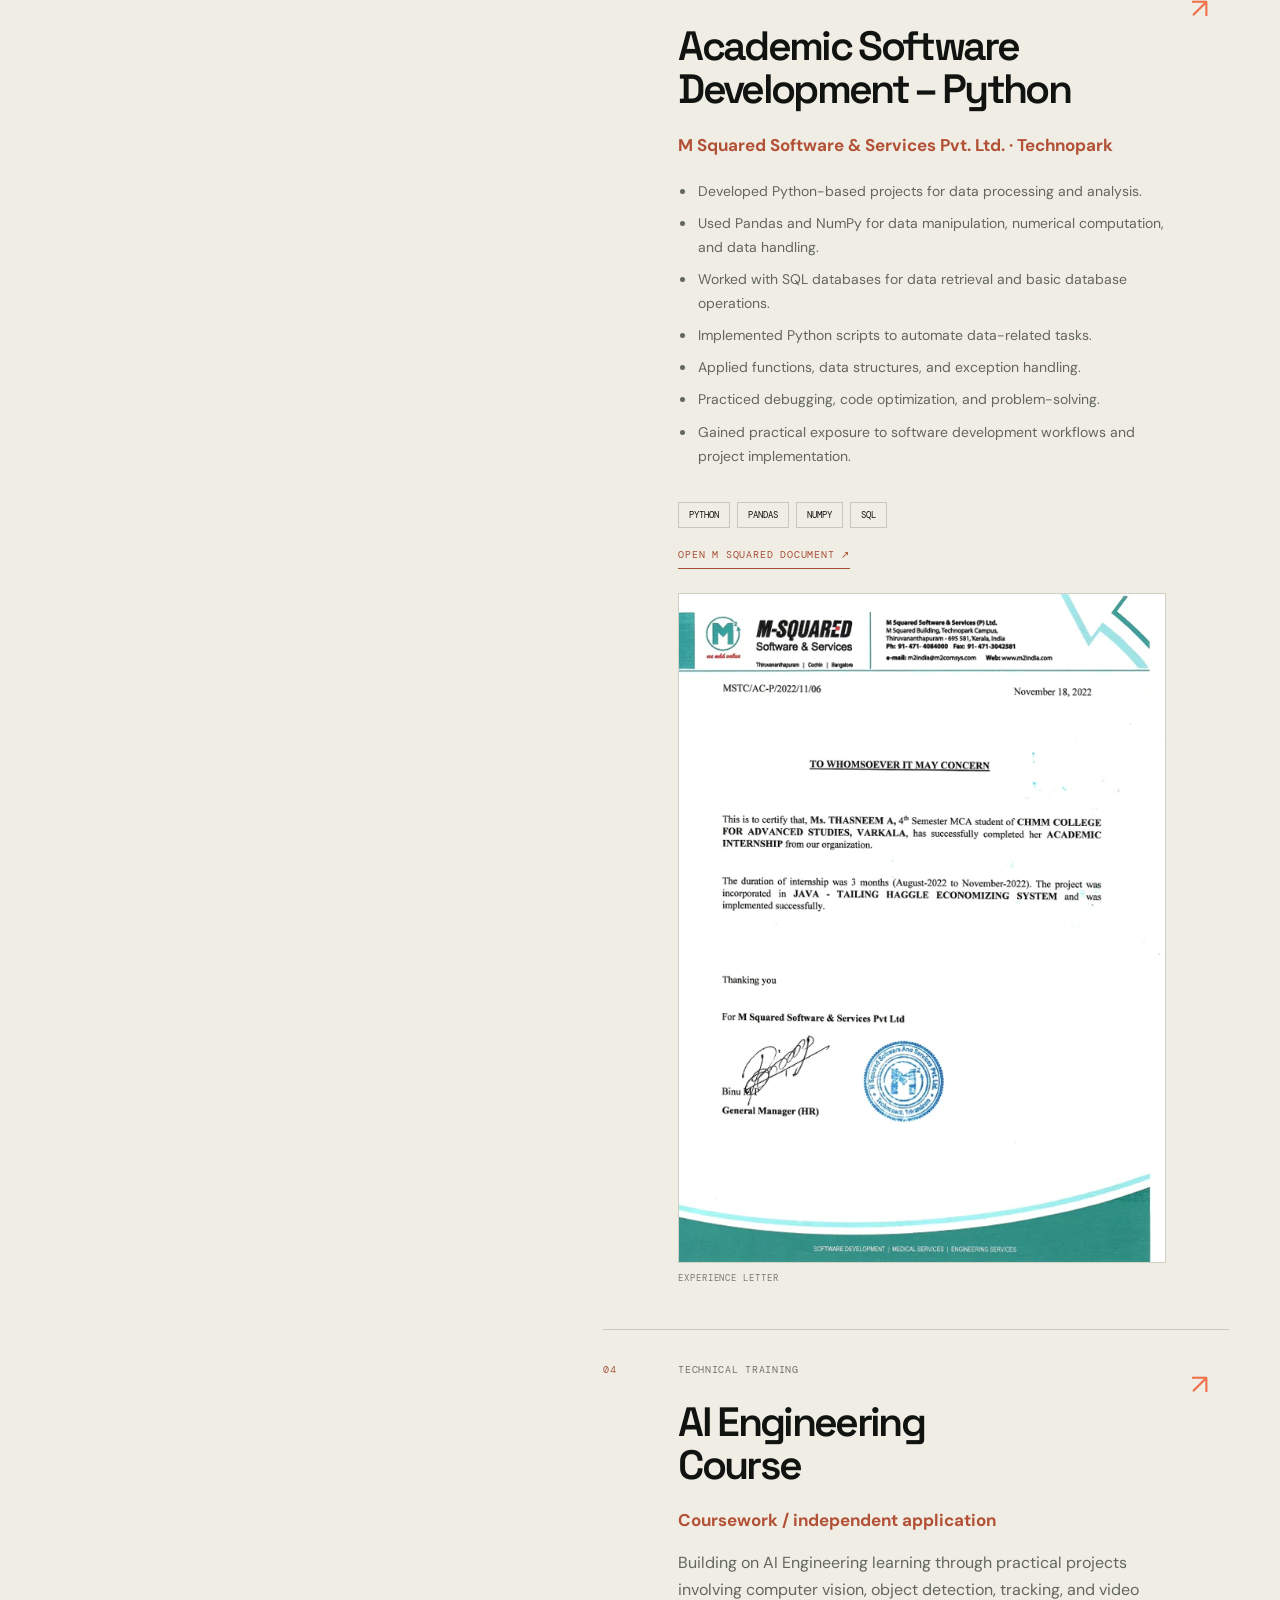
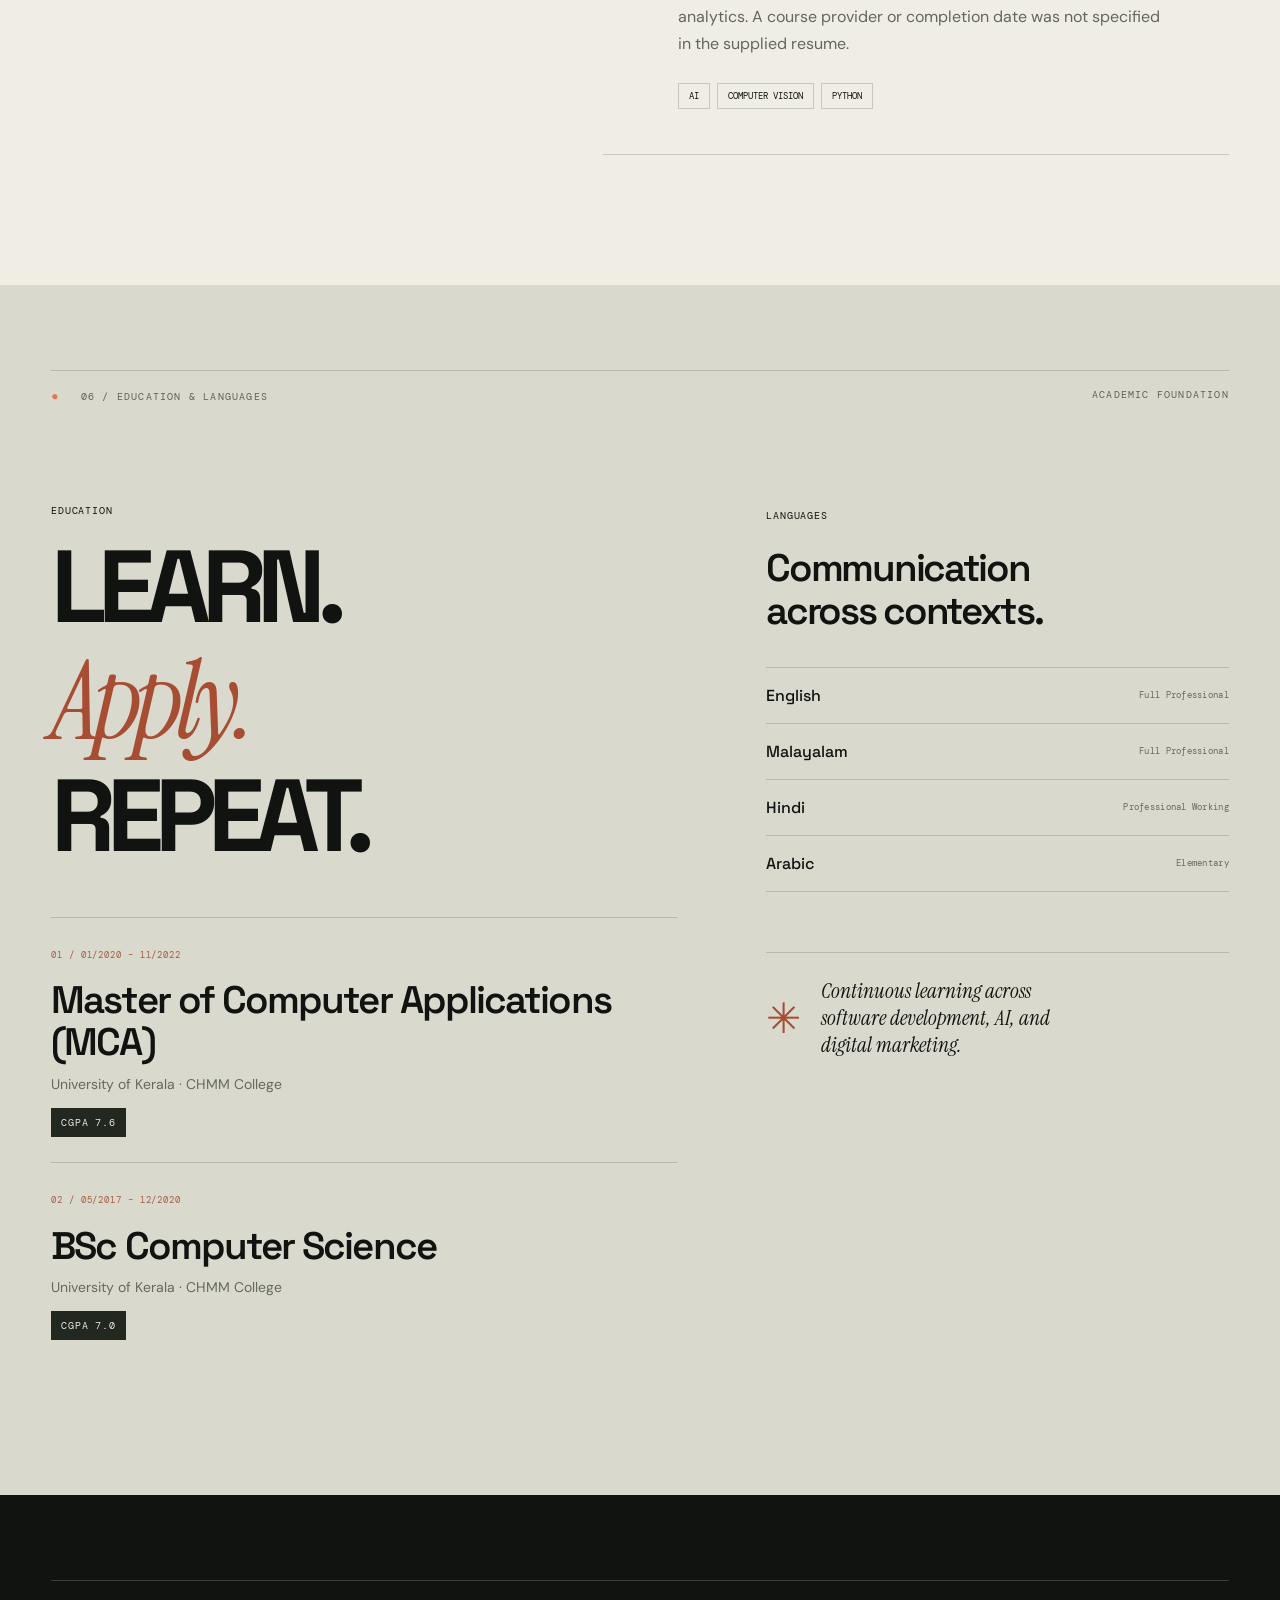
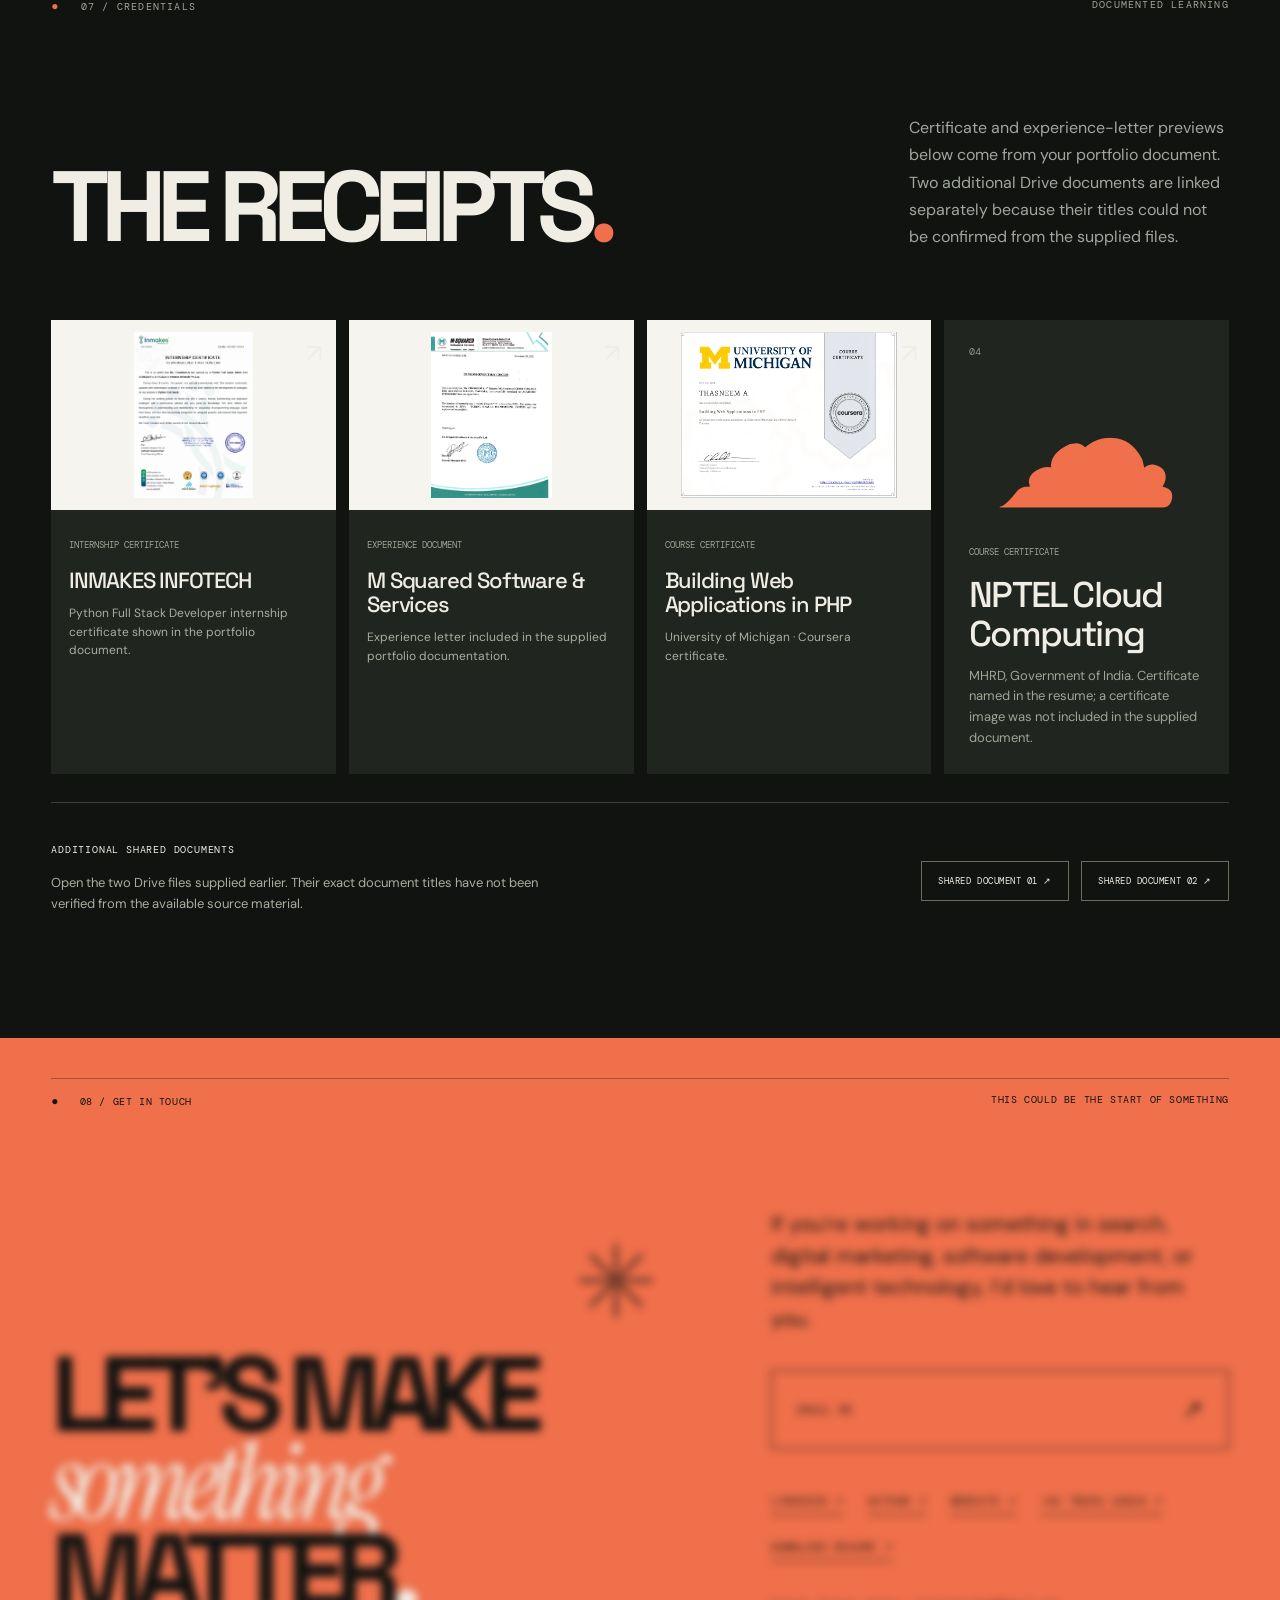
==== commit 66993473: "Update portfolio image" ====
--- a/index.html
+++ b/index.html
@@ -135,12 +135,12 @@
           <div class="project-visual visual-image"><img class="project-screenshot" src="assets/project-screenshots/ai-cctv-traffic-scene.webp" alt="Traffic-scene frame included under the AI CCTV project in the supplied portfolio document" loading="lazy"/><div class="vis-top"><span>AI CCTV / VIDEO ANALYTICS</span><span>005 ↗</span></div><div class="vis-caption">MONITORING / EVENT DETECTION</div></div>
           <div class="project-meta"><span>05 / AI & VIDEO ANALYTICS</span><span>GITHUB PROJECT</span></div><div class="project-title-row"><h3>Seeing what<br>matters.</h3><span class="project-go">↗</span></div><p>Object tracking, restricted-zone intrusion, line-crossing, loitering and event evidence.</p>
         </a>
-        <a href="projects/tailoring-bidding.html" class="project-card reveal" data-category="web" aria-label="Explore Tailoring Haggling Economizing System online bidding platform">
-          <div class="project-visual visual-concept"><div class="concept-orbit"><span>TAILOR</span><span>BID</span><span>ORDER</span><b>₹</b></div><div class="vis-top"><span>DJANGO / ONLINE BIDDING</span><span>006 ↗</span></div><div class="vis-caption">CUSTOM ORDERS / PRICE NEGOTIATION</div></div>
-          <div class="project-meta"><span>06 / FULL-STACK DEVELOPMENT</span><span>RESUME PROJECT</span></div><div class="project-title-row"><h3>A better fit<br>for every order.</h3><span class="project-go">↗</span></div><p>Tailoring platform with customer/tailor roles, custom orders and dynamic price negotiation.</p>
+        <a href="projects/tailing-bidding.html" class="project-card reveal" data-category="web" aria-label="Explore Tailing Haggling Economizing System online bidding platform">
+          <div class="project-visual visual-image"><img class="project-screenshot" src="assets/project-screenshots/bidding.webp"><div class="concept-orbit"><span>TAILING</span><span>BID</span><span>ORDER</span><b>₹</b></div><div class="vis-top"><span>DJANGO / ONLINE BIDDING</span><span>006 ↗</span></div><div class="vis-caption">CUSTOM ORDERS / PRICE NEGOTIATION</div></div>
+          <div class="project-meta"><span>06 / FULL-STACK DEVELOPMENT</span><span>RESUME PROJECT</span></div><div class="project-title-row"><h3>A better fit<br>for every order.</h3><span class="project-go">↗</span></div><p>Tailing platform with customer/tailing roles, custom orders and dynamic price negotiation.</p>
         </a>
         <a href="projects/face-blurring.html" class="project-card reveal" data-category="web" aria-label="Explore Face Blurring Social Entertainment Platform">
-          <div class="project-visual visual-concept visual-privacy"><div class="privacy-grid"><span></span><span></span><span></span><span></span><span></span><span></span><span></span><span></span><span></span></div><div class="privacy-stamp">PRIVACY<br>BY DESIGN</div><div class="vis-top"><span>FLASK / OPENCV</span><span>007 ↗</span></div><div class="vis-caption">FACE DETECTION / MEDIA ANONYMIZATION</div></div>
+          <div class="project-visual visual-concept visual-privacy"><img class="project-screenshot" src="assets/project-screenshots/faceblur.webp"<div class="privacy-grid"><span></span><span></span><span></span><span></span><span></span><span></span><span></span><span></span><span></span></div><div class="privacy-stamp">PRIVACY<br>BY DESIGN</div><div class="vis-top"><span>FLASK / OPENCV</span><span>007 ↗</span></div><div class="vis-caption">FACE DETECTION / MEDIA ANONYMIZATION</div></div>
           <div class="project-meta"><span>07 / COMPUTER VISION</span><span>RESUME PROJECT</span></div><div class="project-title-row"><h3>Share moments,<br>protect identities.</h3><span class="project-go">↗</span></div><p>Media-sharing concept with automatic face detection and blurring before sharing or storage.</p>
         </a>
       </div>
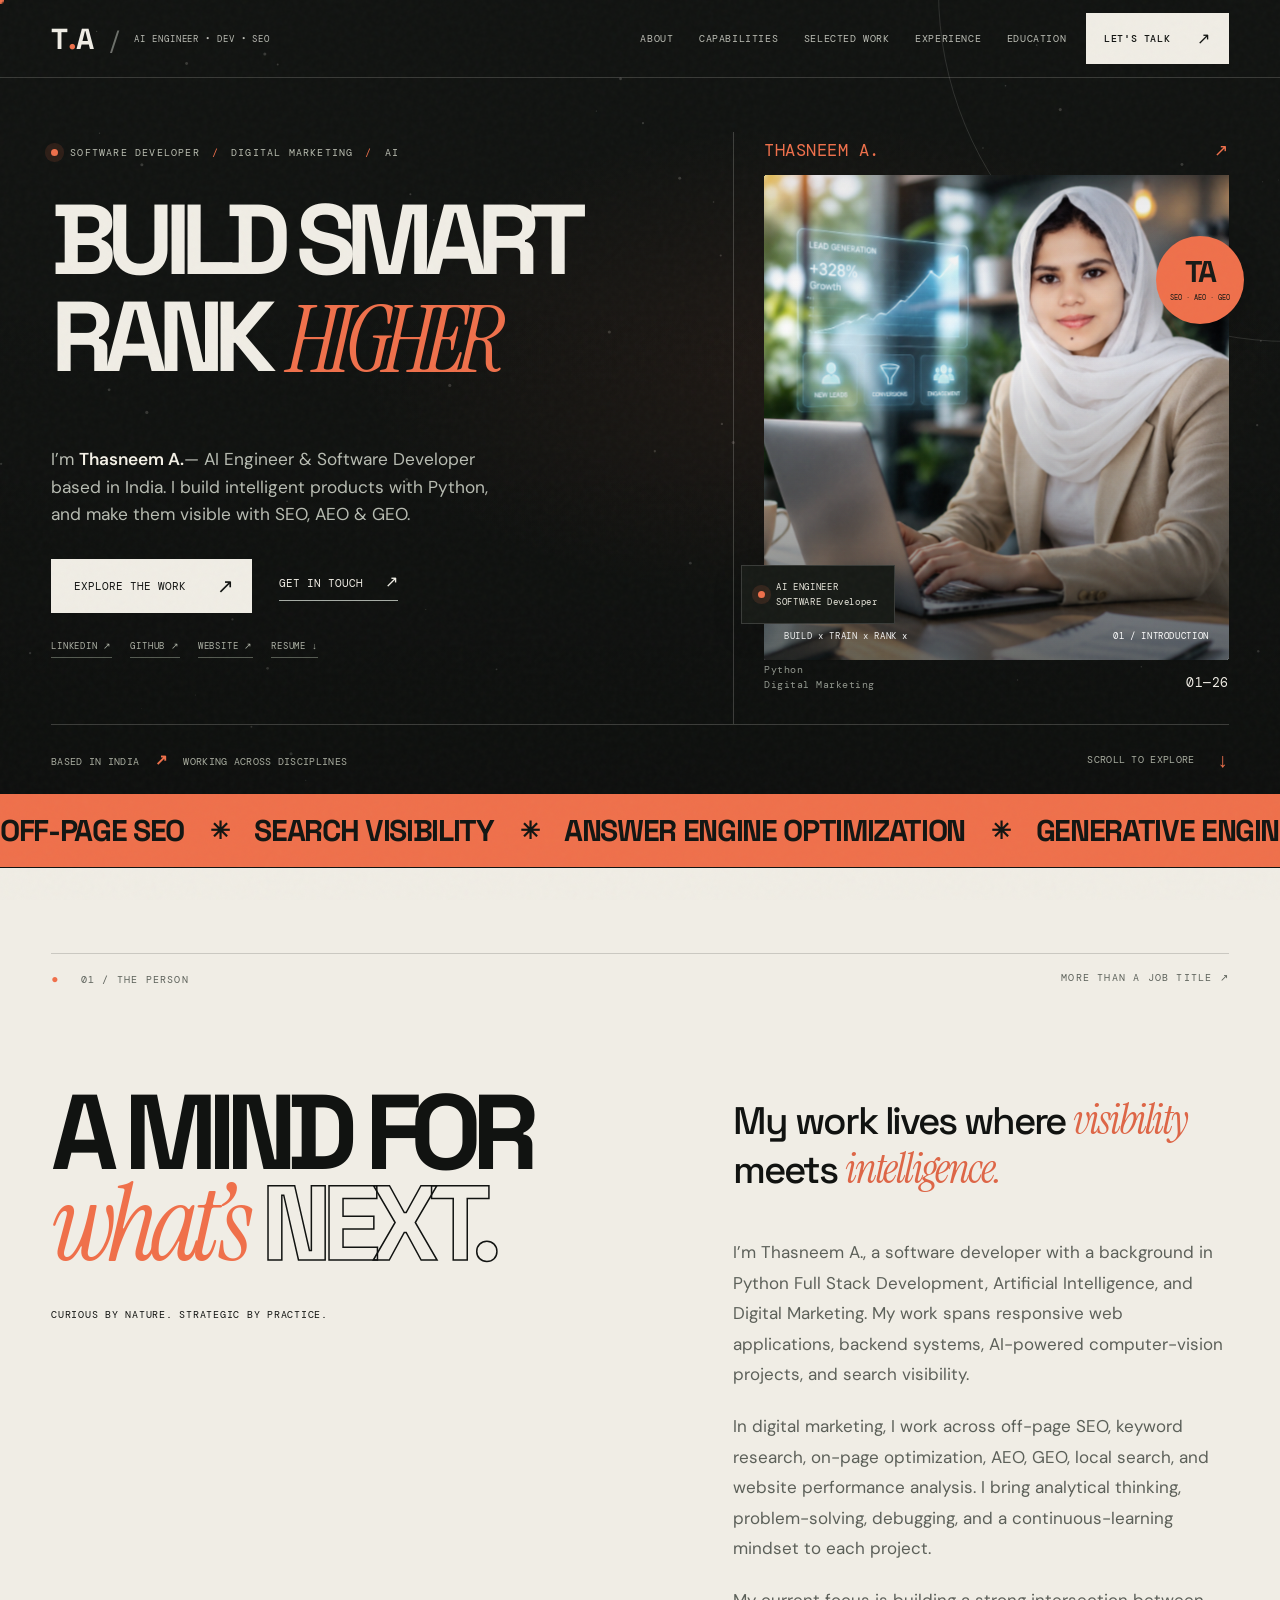
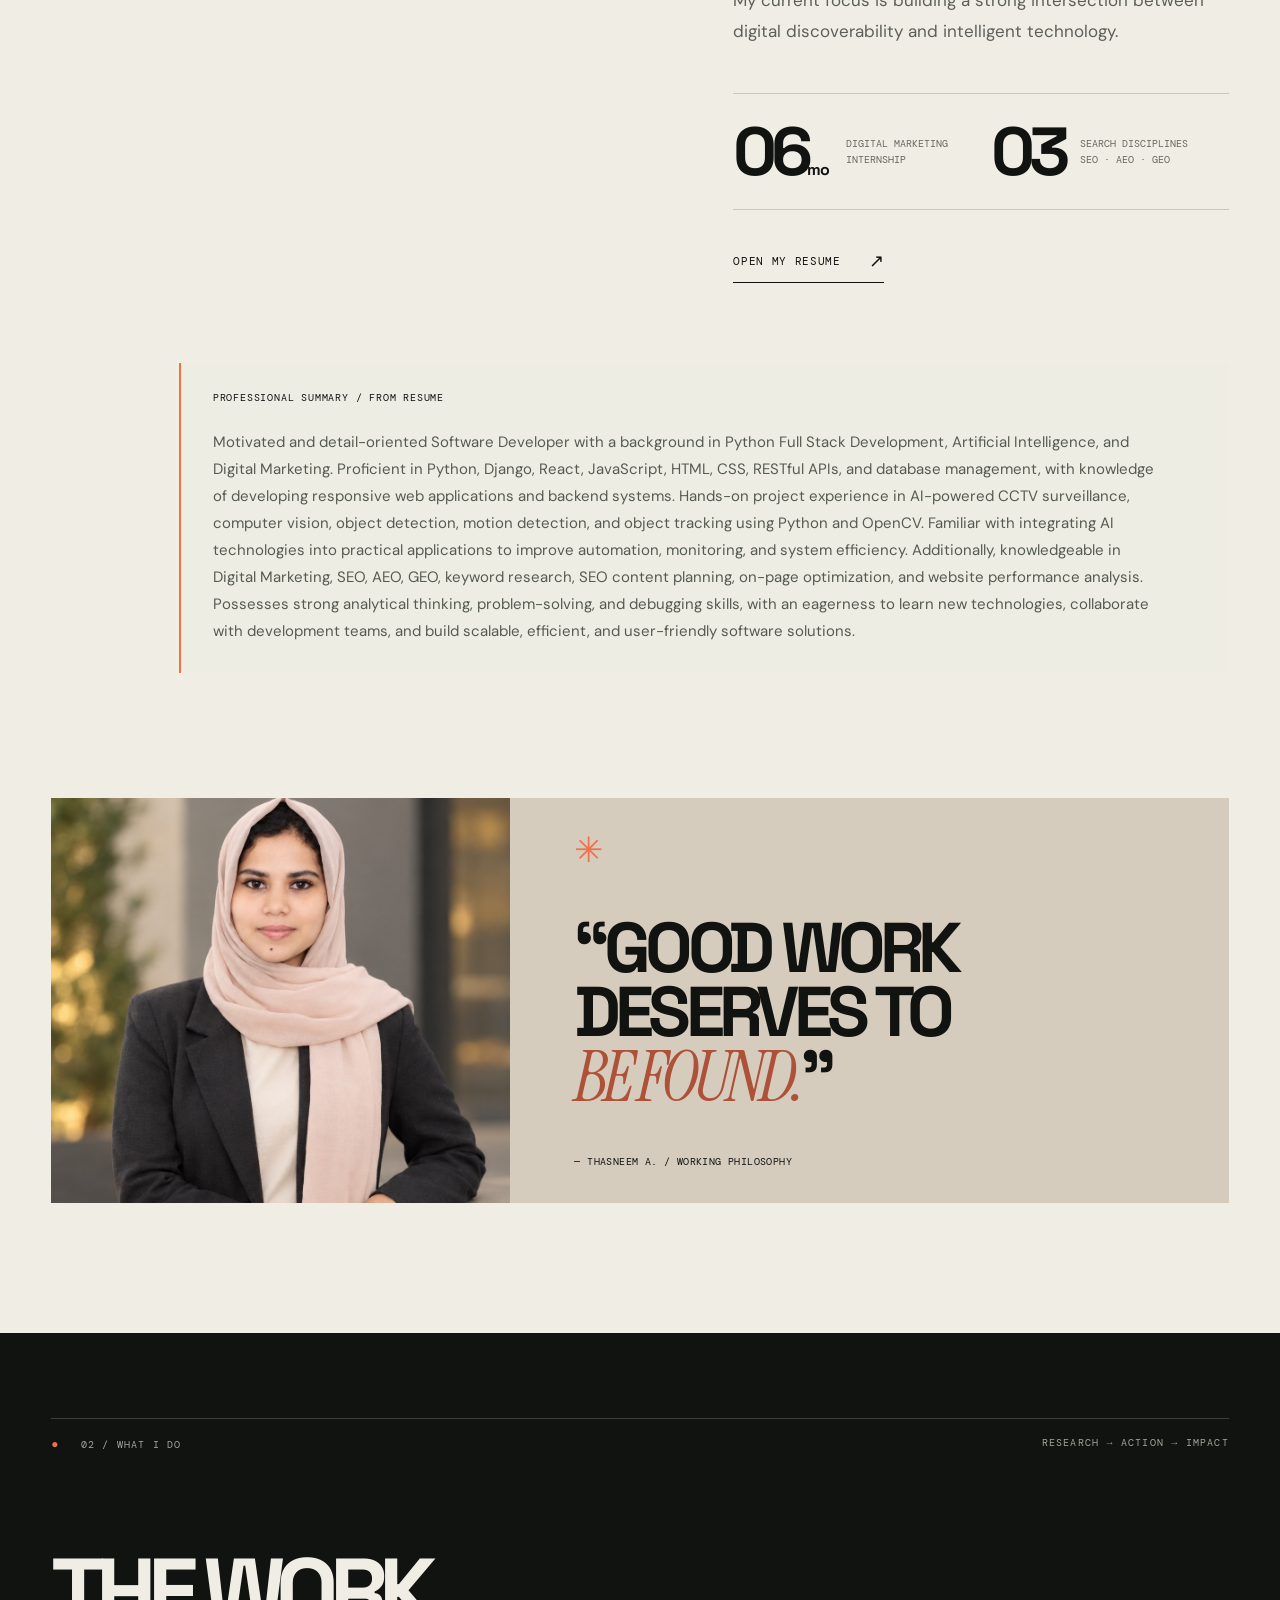
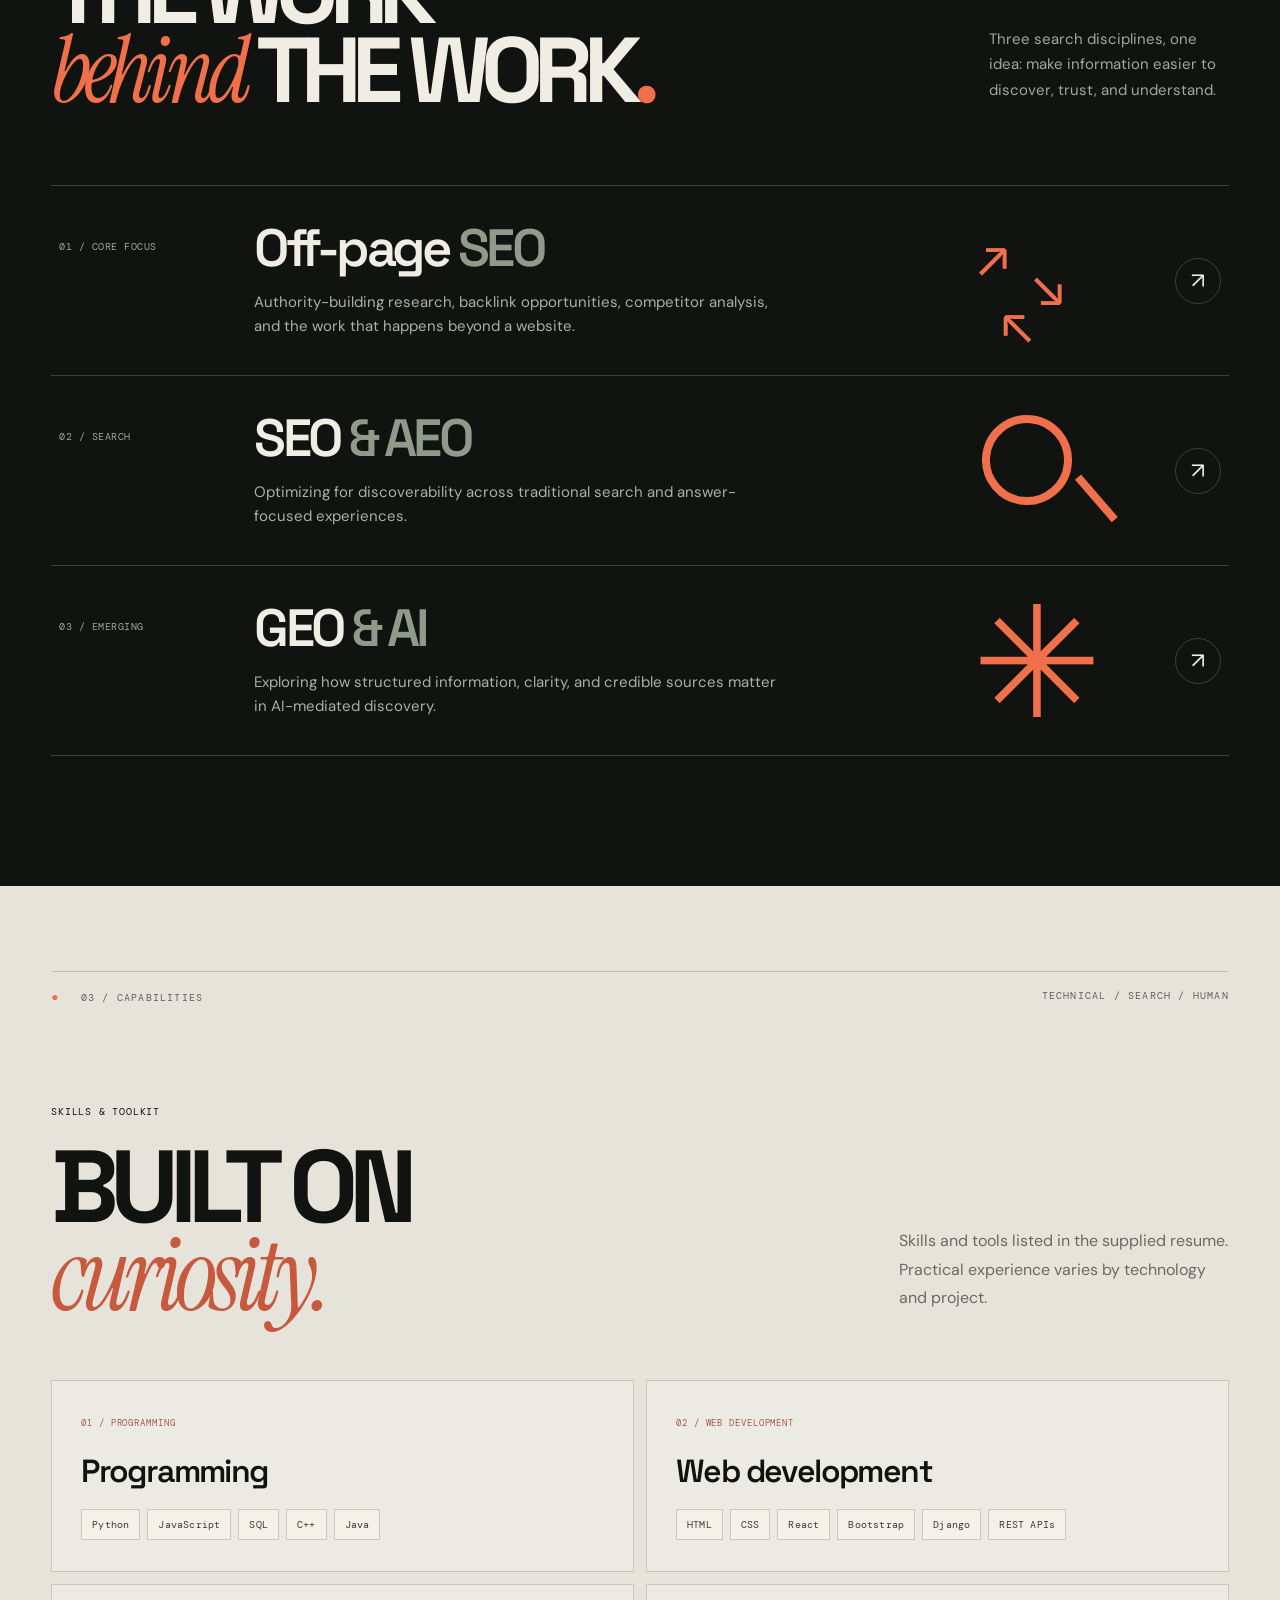
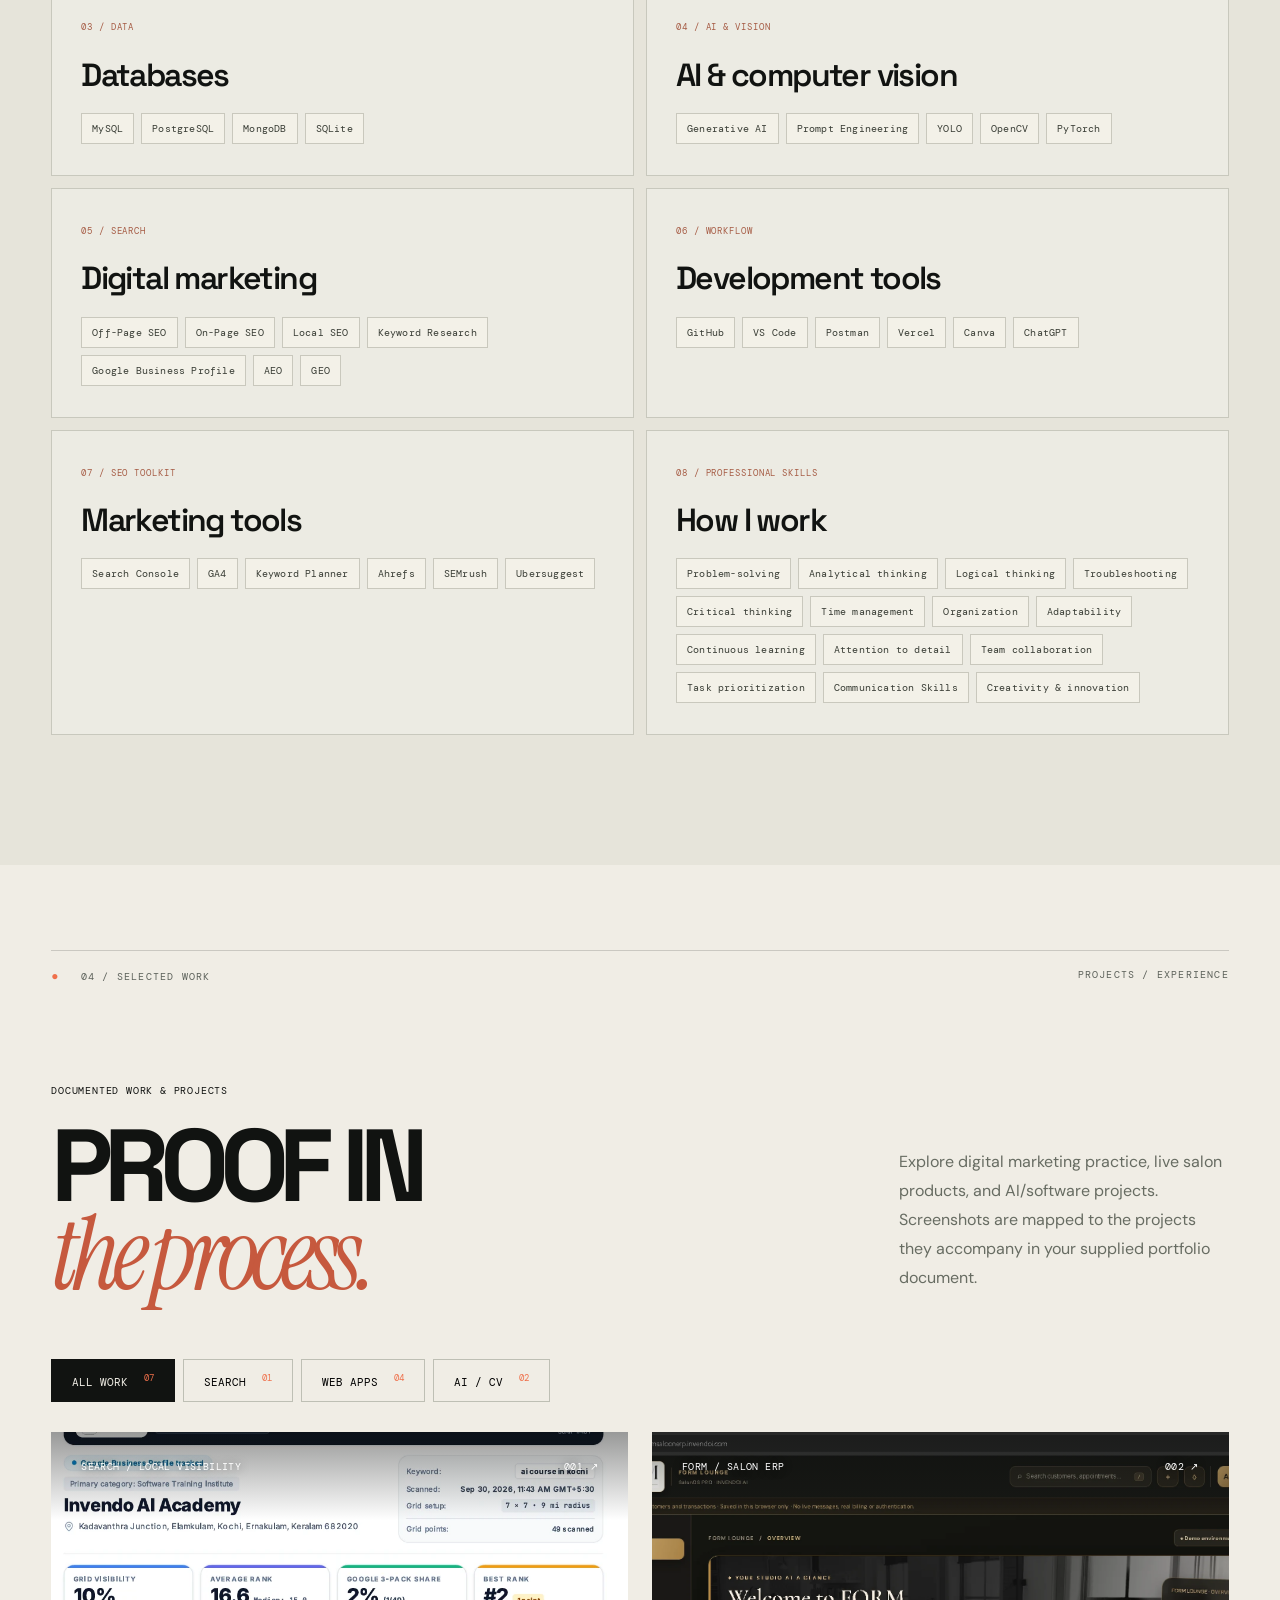
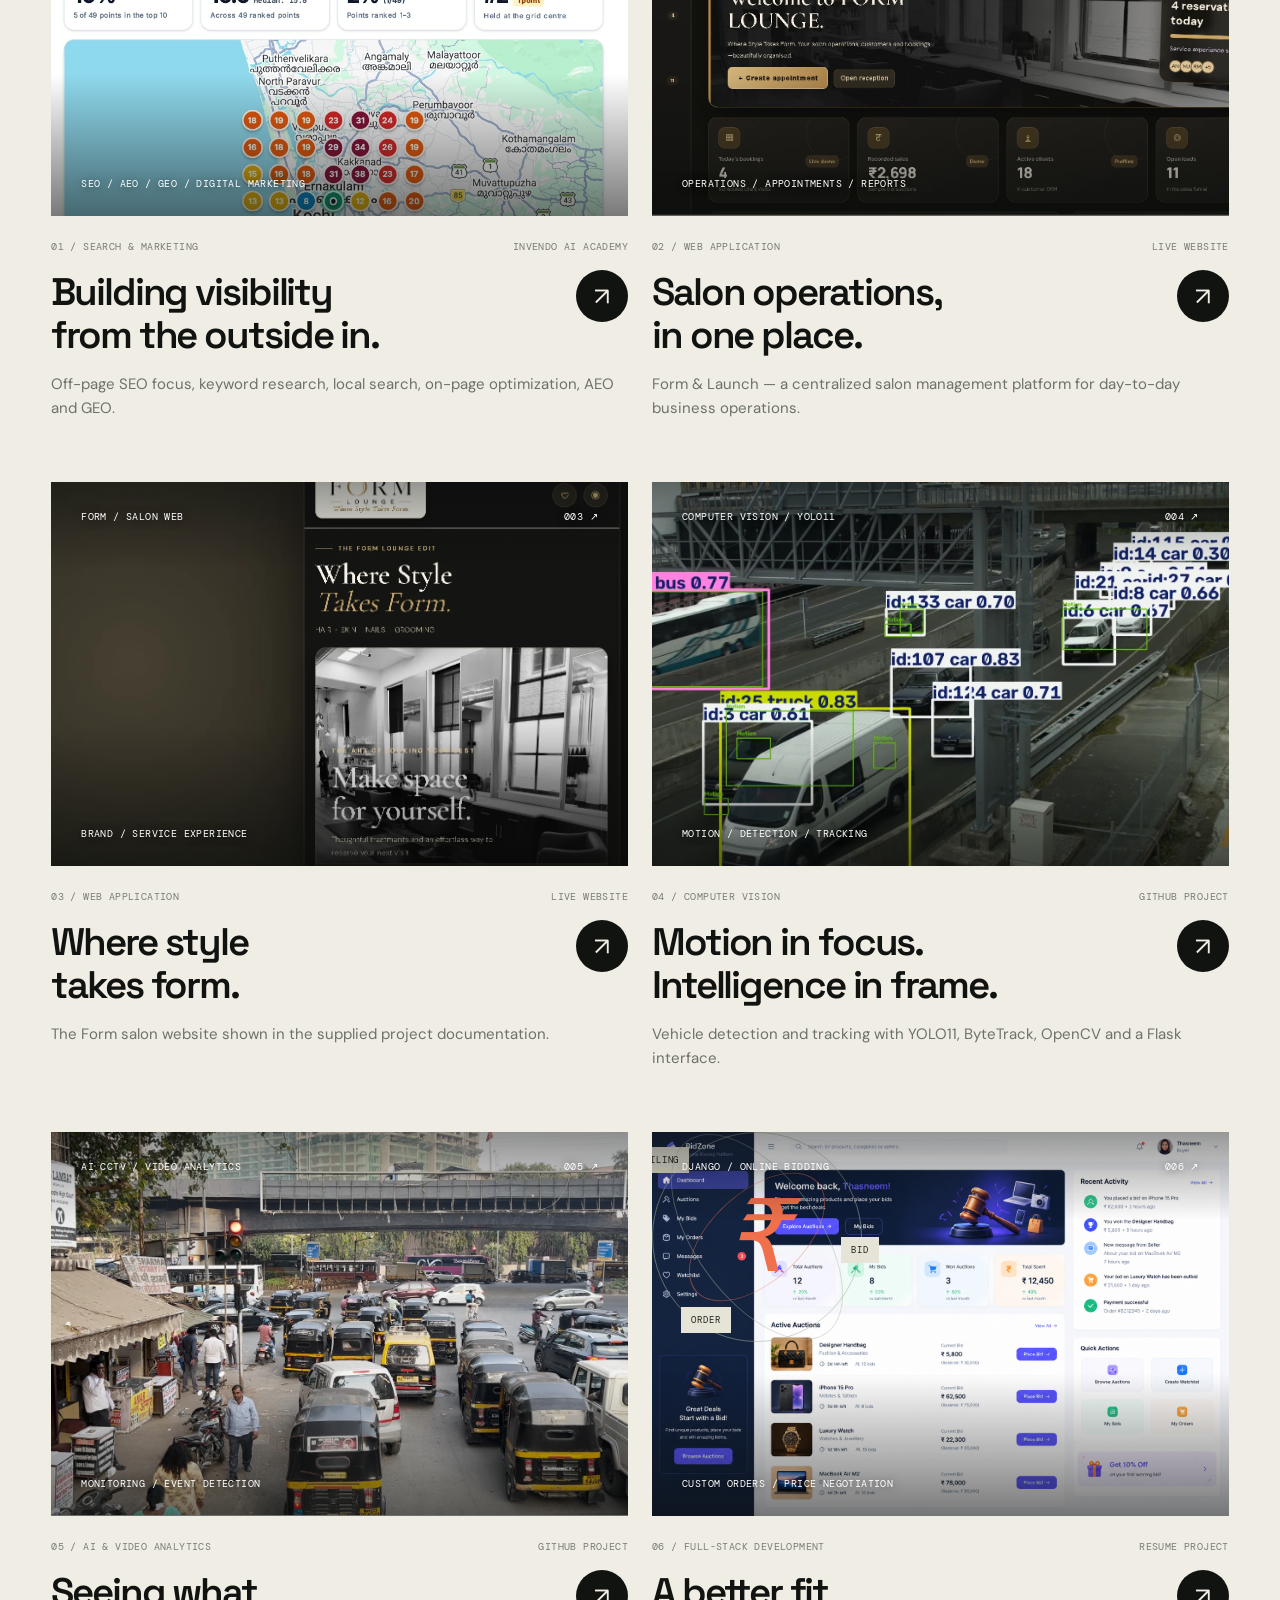
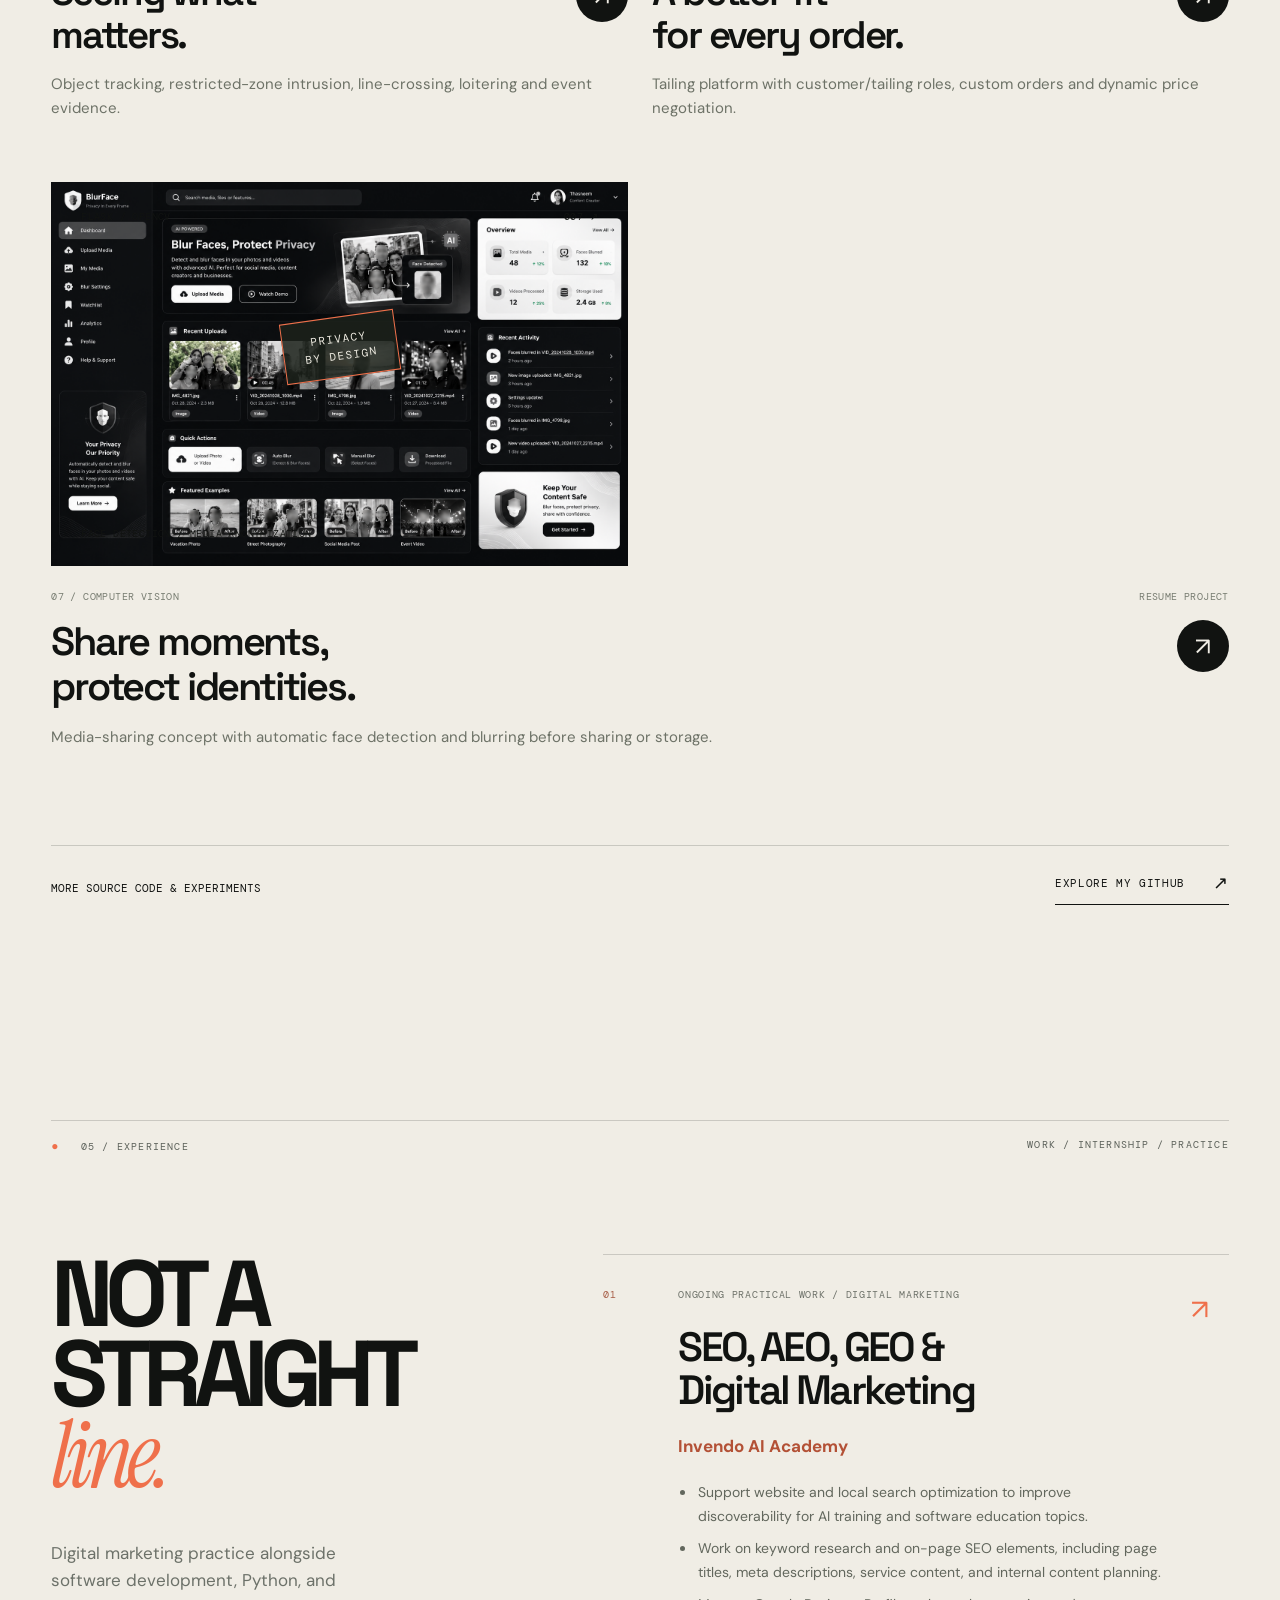
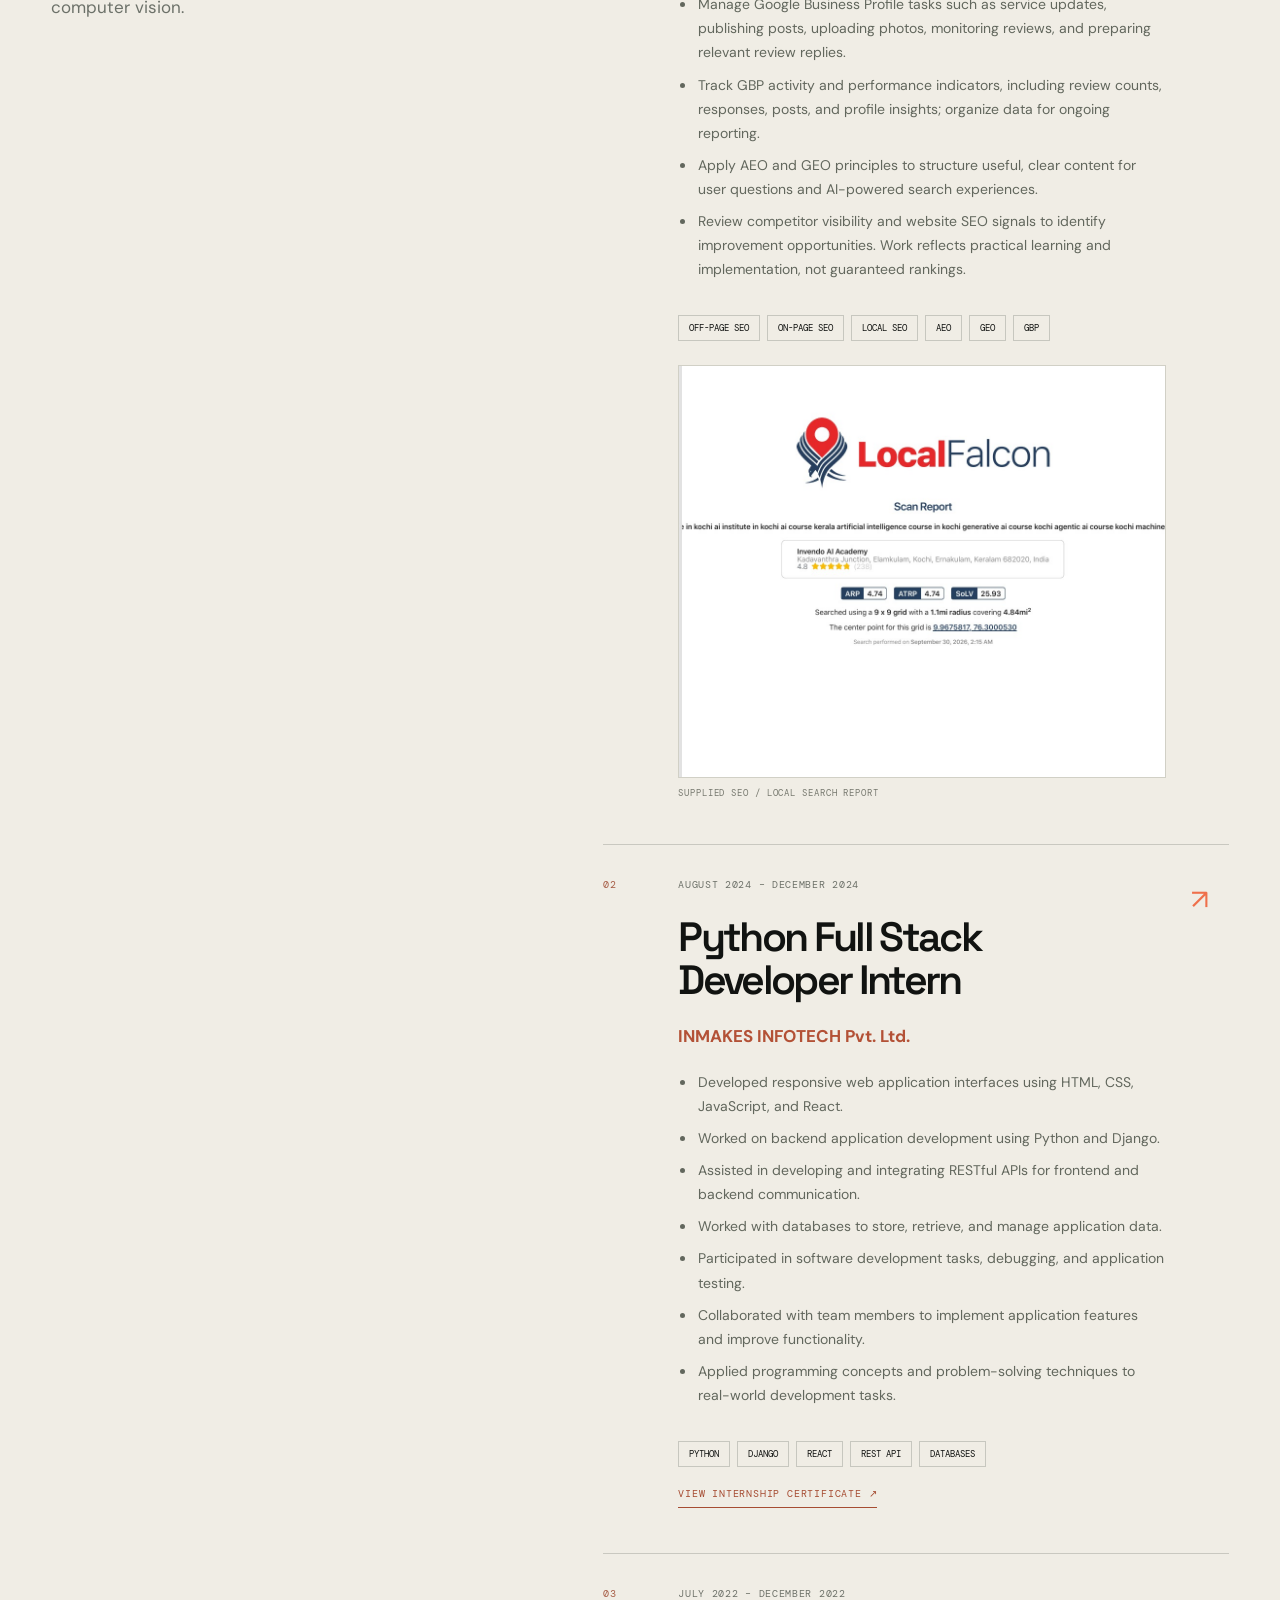
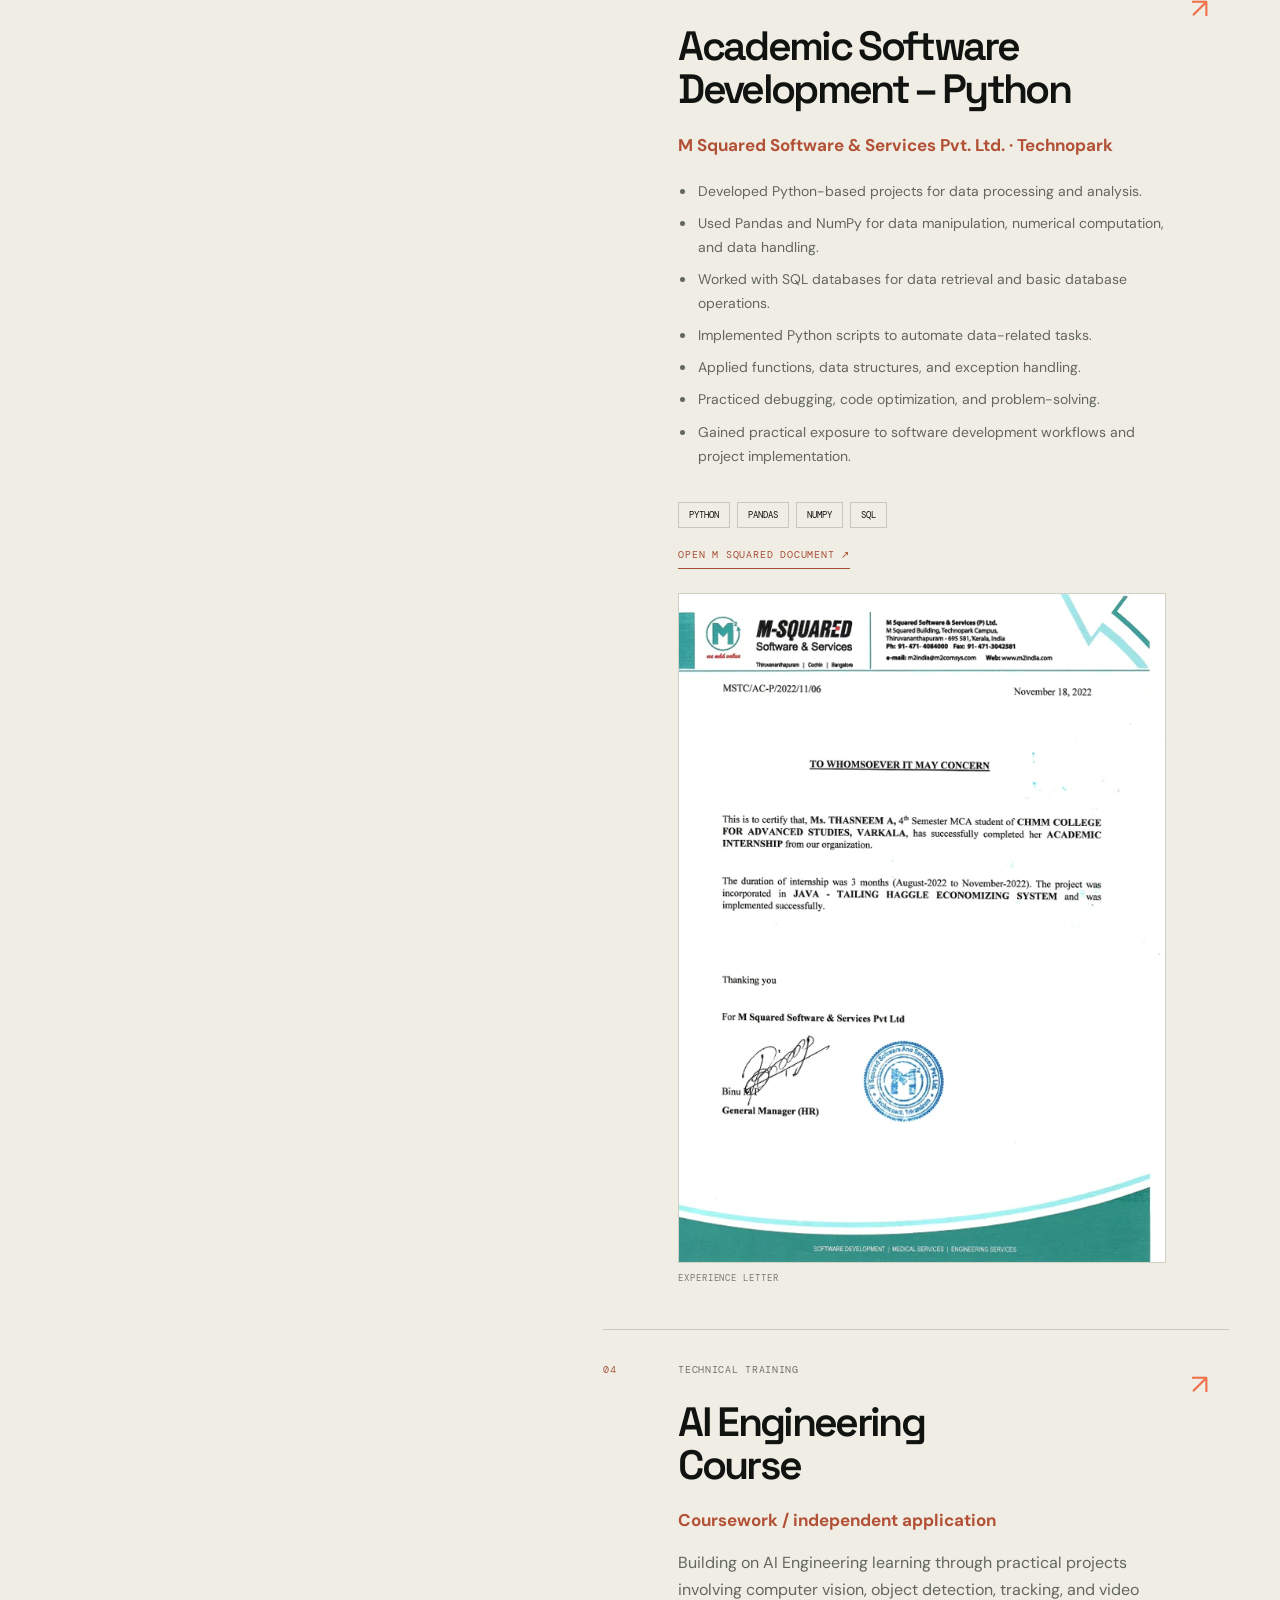
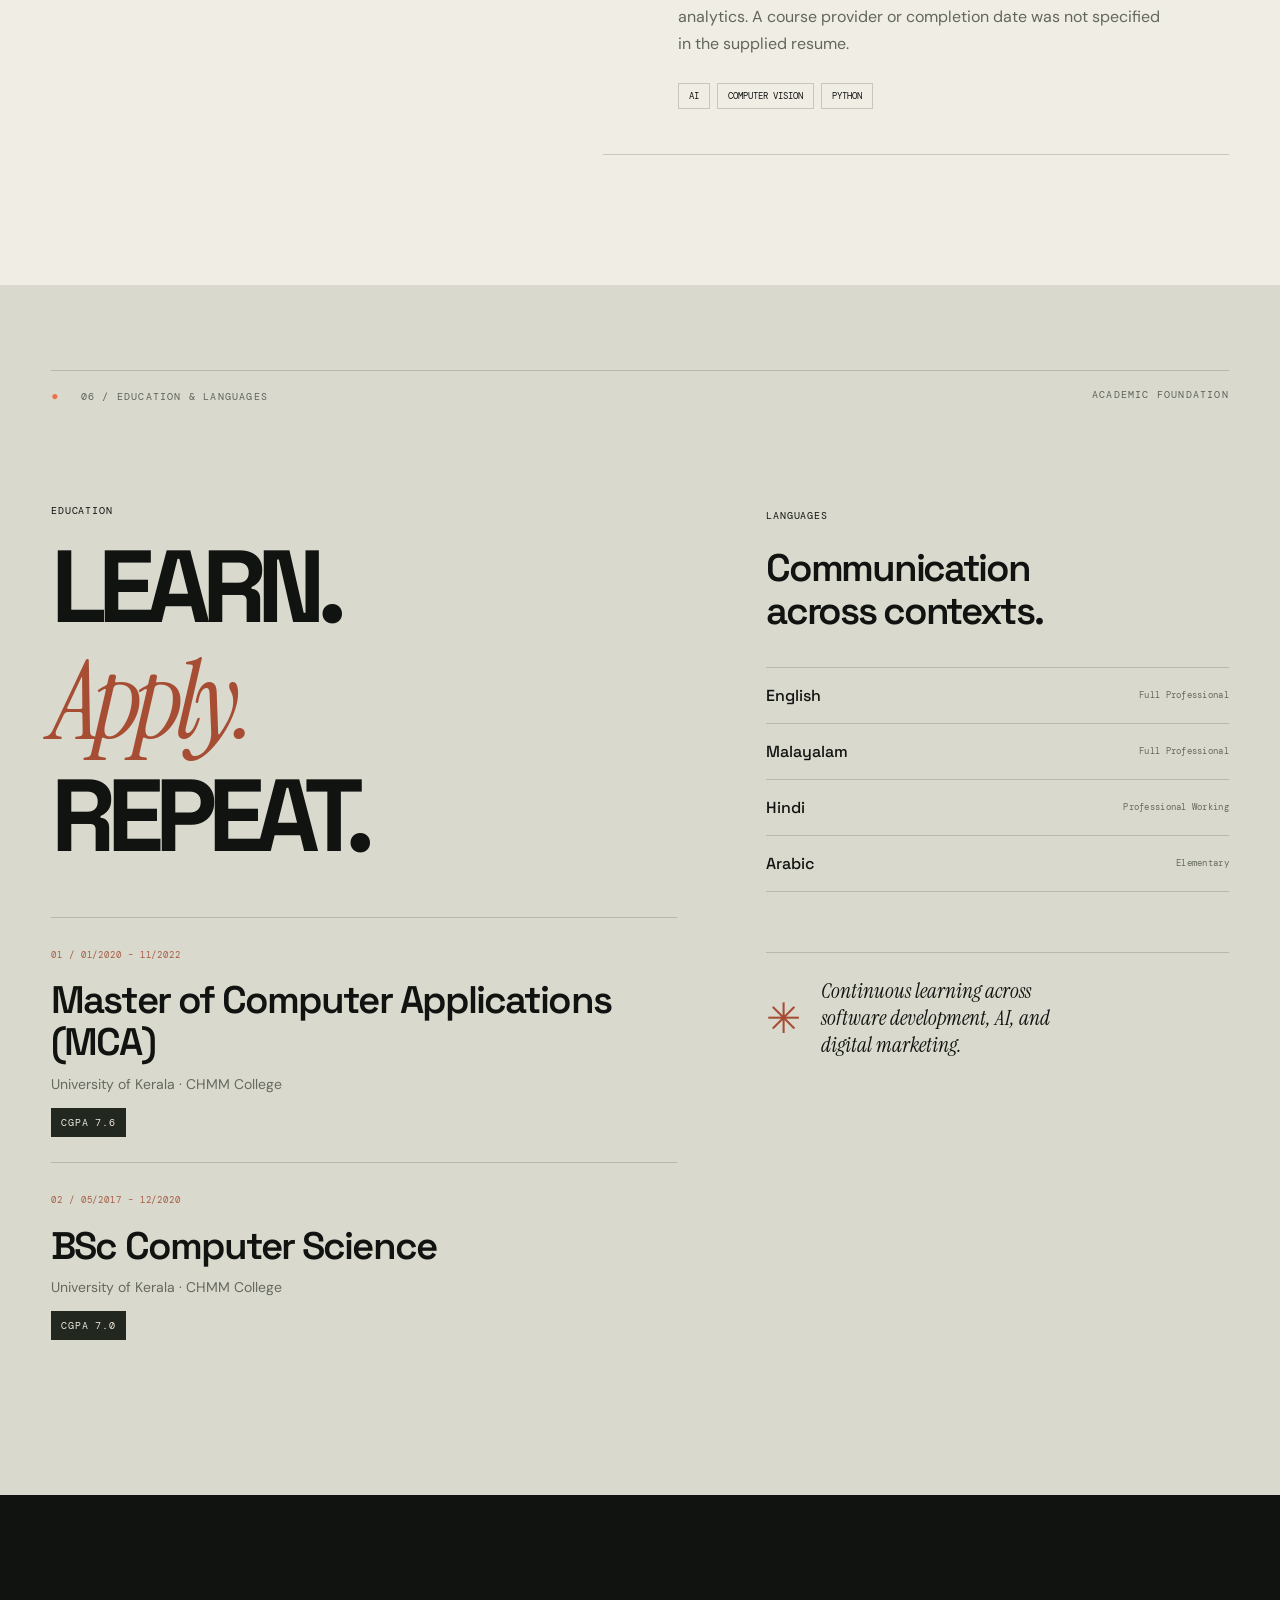
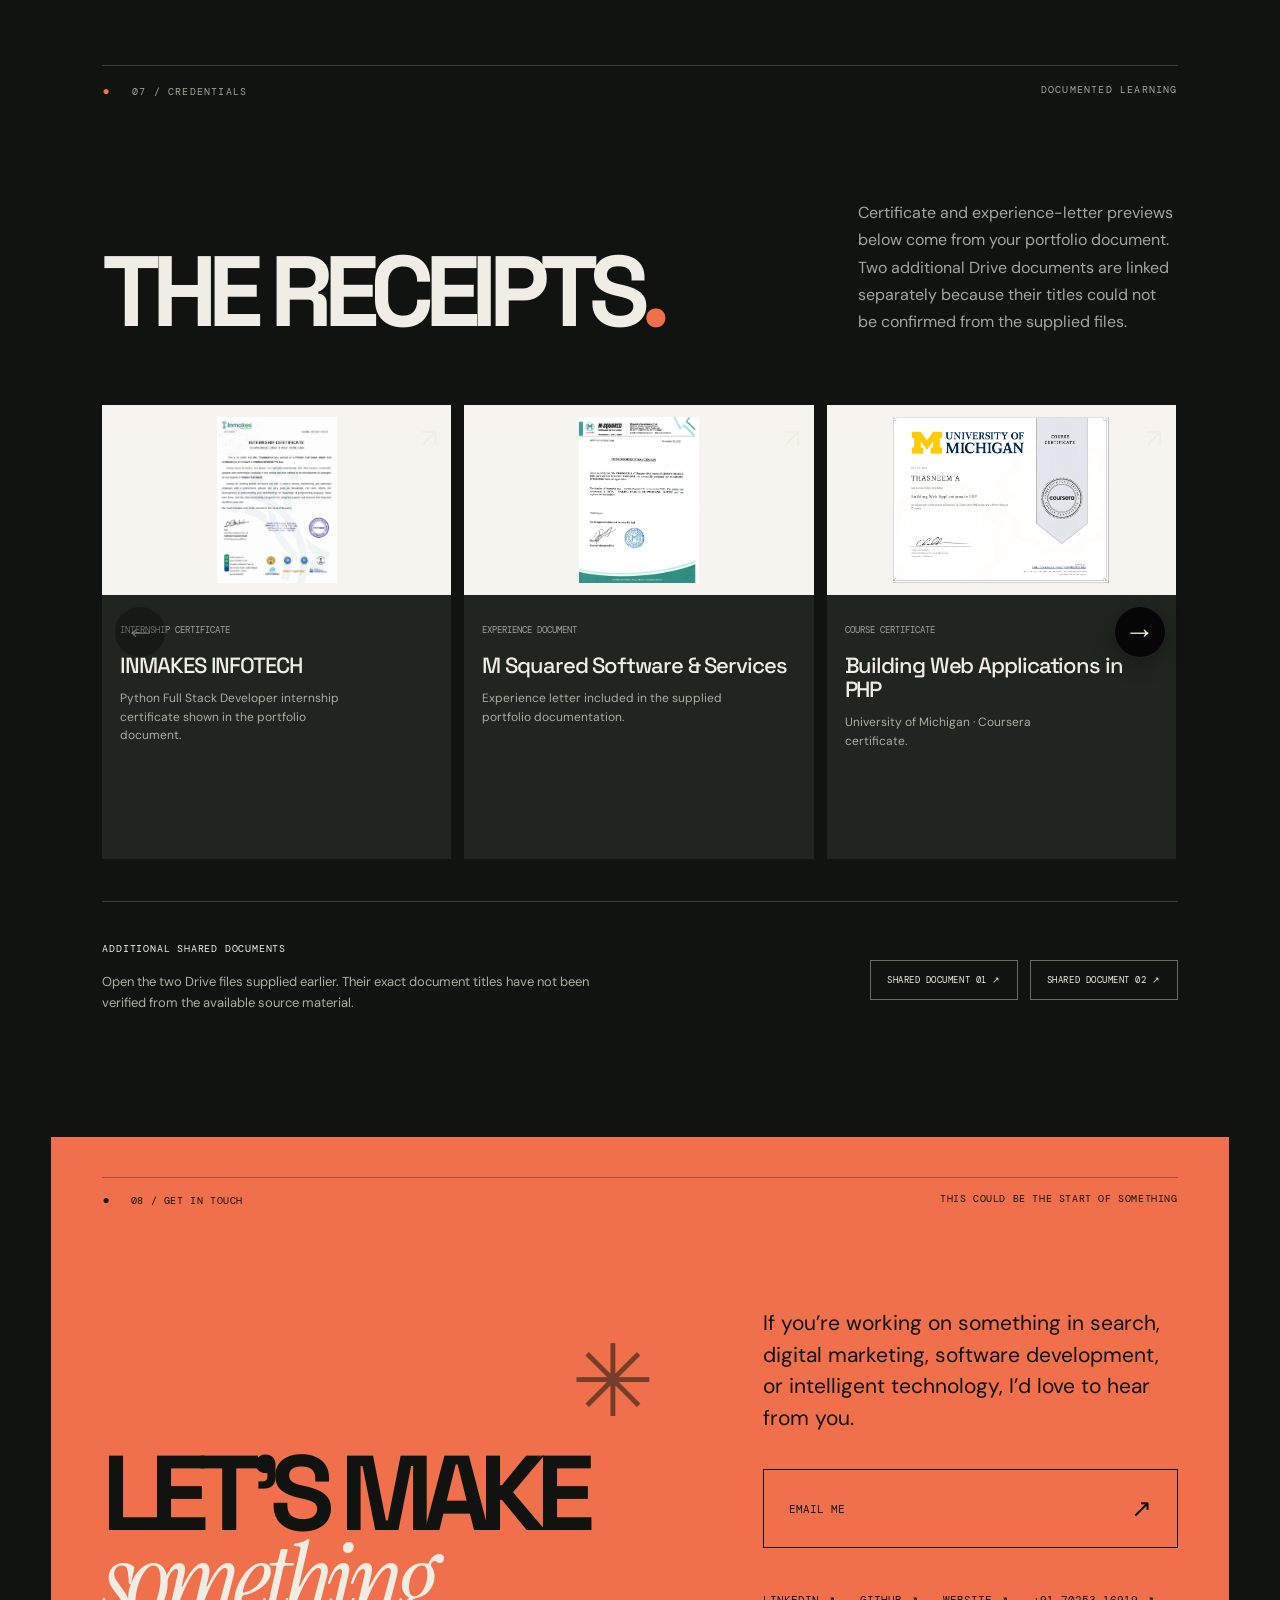
==== commit 43abbbae: "update index" ====
--- a/index.html
+++ b/index.html
@@ -65,7 +65,30 @@
       <div class="hero-bottom"><span>BASED IN INDIA <b>↗</b> WORKING ACROSS DISCIPLINES</span><a href="#about" aria-label="Scroll down to About section">SCROLL TO EXPLORE <span class="down-arrow">↓</span></a></div>
     </section>
 
-    <div class="ticker" aria-label="Areas of focus"><div class="ticker-track" aria-hidden="true"><span>OFF-PAGE SEO <i>✳</i> SEARCH VISIBILITY <i>✳</i> ANSWER ENGINE OPTIMIZATION <i>✳</i> GENERATIVE ENGINE OPTIMIZATION <i>✳</i> AI ENGINEERING <i>✳</i> OFF-PAGE SEO <i>✳</i> SEARCH VISIBILITY <i>✳</i> ANSWER ENGINE OPTIMIZATION <i>✳</i> GENERATIVE ENGINE OPTIMIZATION <i>✳</i> AI ENGINEERING <i>✳</i></span></div></div>
+
+<div class="ticker" aria-label="Areas of focus">
+  <div class="ticker-track" aria-hidden="true">
+
+    <!-- First ticker group -->
+    <div class="ticker-group">
+      <span>OFF-PAGE SEO</span><i>✳</i>
+      <span>SEARCH VISIBILITY</span><i>✳</i>
+      <span>ANSWER ENGINE OPTIMIZATION</span><i>✳</i>
+      <span>GENERATIVE ENGINE OPTIMIZATION</span><i>✳</i>
+      <span>AI ENGINEERING</span><i>✳</i>
+    </div>
+
+    <!-- Duplicate group for seamless looping -->
+    <div class="ticker-group">
+      <span>OFF-PAGE SEO</span><i>✳</i>
+      <span>SEARCH VISIBILITY</span><i>✳</i>
+      <span>ANSWER ENGINE OPTIMIZATION</span><i>✳</i>
+      <span>GENERATIVE ENGINE OPTIMIZATION</span><i>✳</i>
+      <span>AI ENGINEERING</span><i>✳</i>
+    </div>
+
+  </div>
+</div>
 
     <section class="section about" id="about">
       <div class="section-topline"><span><span class="section-dot">●</span> 01 / THE PERSON</span><span>MORE THAN A JOB TITLE ↗</span></div>
@@ -169,17 +192,186 @@
     </section>
 
     <section class="section credentials dark-section" id="credentials">
-      <div class="section-topline light"><span><span class="section-dot">●</span> 07 / CREDENTIALS</span><span>DOCUMENTED LEARNING</span></div>
-      <div class="credentials-heading reveal"><h2>THE RECEIPTS<span class="heading-period">.</span></h2><p>Certificate and experience-letter previews below come from your portfolio document. Two additional Drive documents are linked separately because their titles could not be confirmed from the supplied files.</p></div>
-      <div class="credential-grid credential-grid-evidence">
-        <a class="credential-item credential-with-image reveal" href="assets/certificates/inmakes-internship-certificate.webp" target="_blank" rel="noopener noreferrer"><img src="assets/certificates/inmakes-internship-certificate.webp" alt="INMAKES INFOTECH internship certificate" loading="lazy"><div class="cred-body"><span>INTERNSHIP CERTIFICATE</span><h3>INMAKES INFOTECH</h3><p>Python Full Stack Developer internship certificate shown in the portfolio document.</p></div><span class="cred-arrow">↗</span></a>
-        <a class="credential-item credential-with-image reveal" href="assets/certificates/m-squared-experience-letter.webp" target="_blank" rel="noopener noreferrer"><img src="assets/certificates/m-squared-experience-letter.webp" alt="M Squared Software and Services experience letter" loading="lazy"><div class="cred-body"><span>EXPERIENCE DOCUMENT</span><h3>M Squared Software & Services</h3><p>Experience letter included in the supplied portfolio documentation.</p></div><span class="cred-arrow">↗</span></a>
-        <a class="credential-item credential-with-image reveal" href="assets/certificates/building-web-applications-php.webp" target="_blank" rel="noopener noreferrer"><img src="assets/certificates/building-web-applications-php.webp" alt="University of Michigan Building Web Applications in PHP certificate" loading="lazy"><div class="cred-body"><span>COURSE CERTIFICATE</span><h3>Building Web Applications in PHP</h3><p>University of Michigan · Coursera certificate.</p></div><span class="cred-arrow">↗</span></a>
-        <article class="credential-item reveal"><div class="cred-art">☁<span>04</span></div><div class="cred-body"><span>COURSE CERTIFICATE</span><h3>NPTEL Cloud Computing</h3><p>MHRD, Government of India. Certificate named in the resume; a certificate image was not included in the supplied document.</p></div></article>
-      </div>
-      <div class="supporting-docs reveal"><div><span class="section-kicker">ADDITIONAL SHARED DOCUMENTS</span><p>Open the two Drive files supplied earlier. Their exact document titles have not been verified from the available source material.</p></div><div class="supporting-doc-links"><a href="https://drive.google.com/file/d/17AXrRDlewJBHls555DAX39avZMretm8i/view?usp=drive_link" target="_blank" rel="noopener noreferrer">SHARED DOCUMENT 01 ↗</a><a href="https://drive.google.com/file/d/1qw6q7yTXuSfHMyBU5Fjf-apCU__kf2l4/view?usp=drive_link" target="_blank" rel="noopener noreferrer">SHARED DOCUMENT 02 ↗</a></div></div>
-    </section>
-
+
+<section class="section credentials dark-section" id="credentials">
+
+  <!-- Section labels -->
+  <div class="section-topline light">
+    <span>
+      <span class="section-dot">●</span>
+      07 / CREDENTIALS
+    </span>
+    <span>DOCUMENTED LEARNING</span>
+  </div>
+
+  <!-- Main heading and description -->
+  <div class="credentials-heading reveal">
+    <h2>THE RECEIPTS<span class="heading-period">.</span></h2>
+
+    <p>
+      Certificate and experience-letter previews below come from
+      your portfolio document. Two additional Drive documents are
+      linked separately because their titles could not be confirmed
+      from the supplied files.
+    </p>
+  </div>
+
+  <!-- Horizontal credentials carousel -->
+  <div class="credential-carousel"
+       data-credential-carousel
+       aria-label="Credentials carousel">
+
+    <button
+      class="credential-carousel-arrow credential-carousel-prev"
+      type="button"
+      aria-label="Show previous credentials"
+      aria-controls="credential-carousel-viewport"
+      disabled>
+      <span aria-hidden="true">←</span>
+    </button>
+
+    <div
+      class="credential-carousel-viewport"
+      id="credential-carousel-viewport"
+      tabindex="0"
+      aria-label="Credential cards. Use the arrow buttons or horizontal scrolling to browse.">
+
+      <div class="credential-carousel-track">
+
+        <!-- 01: INMAKES internship certificate -->
+        <a
+          class="credential-item credential-with-image reveal"
+          href="assets/certificates/inmakes-internship-certificate.webp"
+          target="_blank"
+          rel="noopener noreferrer">
+
+          <img
+            src="assets/certificates/inmakes-internship-certificate.webp"
+            alt="INMAKES INFOTECH internship certificate"
+            loading="lazy">
+
+          <div class="cred-body">
+            <span>INTERNSHIP CERTIFICATE</span>
+            <h3>INMAKES INFOTECH</h3>
+            <p>
+              Python Full Stack Developer internship certificate
+              shown in the portfolio document.
+            </p>
+          </div>
+
+          <span class="cred-arrow">↗</span>
+        </a>
+
+        <!-- 02: M Squared experience document -->
+        <a
+          class="credential-item credential-with-image reveal"
+          href="assets/certificates/m-squared-experience-letter.webp"
+          target="_blank"
+          rel="noopener noreferrer">
+
+          <img
+            src="assets/certificates/m-squared-experience-letter.webp"
+            alt="M Squared Software and Services experience letter"
+            loading="lazy">
+
+          <div class="cred-body">
+            <span>EXPERIENCE DOCUMENT</span>
+            <h3>M Squared Software &amp; Services</h3>
+            <p>
+              Experience letter included in the supplied portfolio
+              documentation.
+            </p>
+          </div>
+
+          <span class="cred-arrow">↗</span>
+        </a>
+
+        <!-- 03: PHP course certificate -->
+        <a
+          class="credential-item credential-with-image reveal"
+          href="assets/certificates/building-web-applications-php.webp"
+          target="_blank"
+          rel="noopener noreferrer">
+
+          <img
+            src="assets/certificates/building-web-applications-php.webp"
+            alt="University of Michigan Building Web Applications in PHP certificate"
+            loading="lazy">
+
+          <div class="cred-body">
+            <span>COURSE CERTIFICATE</span>
+            <h3>Building Web Applications in PHP</h3>
+            <p>University of Michigan · Coursera certificate.</p>
+          </div>
+
+          <span class="cred-arrow">↗</span>
+        </a>
+
+        <!-- 04: NPTEL Cloud Computing -->
+        <article class="credential-item reveal">
+
+          <div class="cred-art">
+            ☁
+            <span>04</span>
+          </div>
+
+          <div class="cred-body">
+            <span>COURSE CERTIFICATE</span>
+            <h3>NPTEL Cloud Computing</h3>
+            <p>
+              MHRD, Government of India. Certificate named in the
+              resume; a certificate image was not included in the
+              supplied document.
+            </p>
+          </div>
+
+        </article>
+
+      </div>
+    </div>
+
+    <button
+      class="credential-carousel-arrow credential-carousel-next"
+      type="button"
+      aria-label="Show next credentials"
+      aria-controls="credential-carousel-viewport">
+
+      <span aria-hidden="true">→</span>
+    </button>
+
+  </div>
+
+  <!-- Additional document links -->
+  <div class="supporting-docs reveal">
+
+    <div>
+      <span class="section-kicker">ADDITIONAL SHARED DOCUMENTS</span>
+      <p>
+        Open the two Drive files supplied earlier. Their exact
+        document titles have not been verified from the available
+        source material.
+      </p>
+    </div>
+
+    <div class="supporting-doc-links">
+      <a
+        href="https://drive.google.com/file/d/17AXrRDlewJBHls555DAX39avZMretm8i/view?usp=drive_link"
+        target="_blank"
+        rel="noopener noreferrer">
+        SHARED DOCUMENT 01 ↗
+      </a>
+
+      <a
+        href="https://drive.google.com/file/d/1qw6q7yTXuSfHMyBU5Fjf-apCU__kf2l4/view?usp=drive_link"
+        target="_blank"
+        rel="noopener noreferrer">
+        SHARED DOCUMENT 02 ↗
+      </a>
+    </div>
+
+  </div>
+
+</section>
     <section class="contact" id="contact"><div class="contact-top"><span><span class="section-dot">●</span> 08 / GET IN TOUCH</span><span>THIS COULD BE THE START OF SOMETHING</span></div><div class="contact-body"><div class="contact-left reveal"><div class="contact-orbit">✳</div><h2>LET'S MAKE<br><em>something</em><br>MATTER<span>.</span></h2></div><div class="contact-right reveal"><p>If you’re working on something in search, digital marketing, software development, or intelligent technology, I’d love to hear from you.</p><a class="contact-link magnetic" href="mailto:thasneemsamad0@gmail.com"><span>EMAIL ME</span><span>↗</span></a><div class="contact-social"><a href="https://www.linkedin.com/in/thasneem-a-11b042297" target="_blank" rel="noopener noreferrer">LINKEDIN ↗</a><a href="https://github.com/Thasni121" target="_blank" rel="noopener noreferrer">GITHUB ↗</a><a href="https://thasneem-samad.lovable.app" target="_blank" rel="noopener noreferrer">WEBSITE ↗</a><a href="tel:+917025316919">+91 70253 16919 ↗</a><a href="assets/thasneem-resume.pdf" target="_blank" rel="noopener noreferrer">DOWNLOAD RESUME ↗</a></div><p class="no-cv-note">Kollam, Kerala, India · thasneemsamad0@gmail.com</p></div></div><footer class="footer"><a href="#top" class="footer-monogram">T<span>.</span>A</a><span>© <span id="copyright-year">2026</span> THASNEEM A. / DESIGNED WITH INTENTION.</span><a href="#top" class="back-top">BACK TO TOP ↑</a></footer></section>
   </main>
 </body>
--- a/styles.css
+++ b/styles.css
@@ -1,7 +1,73 @@
 :root{--ink:#111311;--ink2:#181b18;--paper:#f0ede5;--paper2:#e5e1d7;--muted:#9c9e94;--coral:#ef704b;--lime:#e3faab;--rule:rgba(17,19,17,.17);--rule-dark:rgba(240,237,229,.2);--mono:'DM Mono',ui-monospace,monospace;--display:'Space Grotesk',Arial,sans-serif;--body:'DM Sans',Arial,sans-serif;--serif:'Instrument Serif',Georgia,serif;--ease:cubic-bezier(.22,1,.36,1)}
 *{box-sizing:border-box}html{scroll-behavior:smooth;scroll-padding-top:85px}body{margin:0;background:var(--paper);color:var(--ink);font-family:var(--body);font-size:16px;line-height:1.6;overflow-x:hidden}body.nav-open{overflow:hidden}::selection{background:var(--coral);color:var(--ink)}a{color:inherit;text-decoration:none}button{font:inherit}button,a{-webkit-tap-highlight-color:transparent}a:focus-visible,button:focus-visible{outline:2px solid var(--coral);outline-offset:5px}img{max-width:100%}.accent{color:var(--coral)}.noise{position:fixed;inset:0;z-index:90;opacity:.075;pointer-events:none;background-image:url("data:image/svg+xml,%3Csvg viewBox='0 0 180 180' xmlns='http://www.w3.org/2000/svg'%3E%3Cfilter id='n'%3E%3CfeTurbulence type='fractalNoise' baseFrequency='.88' numOctaves='3' stitchTiles='stitch'/%3E%3C/filter%3E%3Crect width='100%25' height='100%25' filter='url(%23n)' opacity='.38'/%3E%3C/svg%3E")} .cursor-dot,.cursor-halo{position:fixed;left:0;top:0;transform:translate(-50%,-50%);pointer-events:none;z-index:120;border-radius:50%;will-change:left,top;display:none}.cursor-dot{width:7px;height:7px;background:var(--coral)}.cursor-halo{width:34px;height:34px;border:1px solid rgba(239,112,75,.6);transition:width .25s,height .25s,border-color .25s}.cursor-halo.hover{width:56px;height:56px;border-color:var(--coral)}.scroll-meter{position:fixed;left:0;top:0;z-index:130;height:3px;width:0;background:var(--coral);transition:width .12s linear}.skip-link{position:absolute;top:-60px;left:16px;padding:14px;background:var(--paper);z-index:250}.skip-link:focus{top:16px}.page-loader{position:fixed;z-index:200;inset:0;display:flex;align-items:center;justify-content:center;flex-direction:column;gap:20px;background:#101210;color:var(--paper);transition:opacity .65s ease,visibility .65s}.page-loader.hidden{opacity:0;visibility:hidden}.loader-mark{font-family:var(--display);font-size:clamp(85px,18vw,220px);font-weight:700;letter-spacing:-.1em;line-height:.85}.loader-counter{font:10px var(--mono);letter-spacing:.3em;color:#aaa}.site-header{height:78px;position:absolute;top:0;left:0;right:0;z-index:80;padding:0 clamp(25px,4vw,80px);display:flex;align-items:center;justify-content:space-between;gap:20px;color:var(--paper);border-bottom:1px solid rgba(240,237,229,.18)}.site-header.scrolled{position:fixed;background:rgba(17,19,17,.94);backdrop-filter:blur(20px);animation:headerDrop .45s var(--ease)}@keyframes headerDrop{from{transform:translateY(-100%)}to{transform:translateY(0)}}.brand{display:flex;align-items:center;gap:2px;font:700 29px var(--display);letter-spacing:-.085em;white-space:nowrap}.brand-divider{color:#6d706b;margin:0 16px;font-weight:400;font-size:25px}.brand small{font:9px var(--mono);letter-spacing:.1em;color:#bbbcb4}.desktop-nav{display:flex;align-items:center;gap:clamp(14px,2vw,36px);margin-left:auto}.desktop-nav a,.header-cta{font:10px var(--mono);letter-spacing:.06em;white-space:nowrap}.desktop-nav a{color:#bbbdb4;transition:color .2s}.desktop-nav a:hover{color:var(--paper)}.header-cta{background:var(--paper);color:var(--ink);padding:15px 18px;display:flex;align-items:center;gap:27px;font-weight:500;transition:background .2s,color .2s}.header-cta:hover{background:var(--coral)}.header-cta span{font-size:16px}.menu-button{display:none;border:0;background:transparent;width:38px;height:38px;padding:8px;position:relative;z-index:95}.menu-button span{display:block;width:100%;height:1px;background:var(--paper);margin:7px 0;transition:transform .3s}.menu-button.open span:first-child{transform:translateY(4px) rotate(45deg)}.menu-button.open span:last-child{transform:translateY(-4px) rotate(-45deg)}.mobile-nav{display:none;position:fixed;inset:0;background:var(--ink);color:var(--paper);z-index:75;padding:115px 30px 32px;opacity:0;transform:translateY(-12px);transition:opacity .3s,transform .3s}.mobile-nav.open{opacity:1;transform:translateY(0)}.mobile-nav nav{display:flex;flex-direction:column}.mobile-nav nav a{font:700 clamp(32px,8vw,65px)/1.2 var(--display);letter-spacing:-.05em;border-bottom:1px solid var(--rule-dark);padding:13px 0}.mobile-social{display:flex;gap:30px;margin-top:45px;font:11px var(--mono)}
 .hero{background:var(--ink);color:var(--paper);position:relative;min-height:780px;padding:132px clamp(25px,4vw,80px) 0;overflow:hidden}.hero::after{content:'';width:700px;height:700px;pointer-events:none;position:absolute;right:-360px;top:-360px;border:1px solid rgba(240,237,229,.13);border-radius:50%}.hero canvas{position:absolute;inset:0;width:100%;height:100%;pointer-events:none;opacity:.47}.hero-grain{position:absolute;inset:0;pointer-events:none;background:radial-gradient(ellipse at 64% 46%,rgba(233,115,79,.07),transparent 40%),linear-gradient(180deg,transparent 30%,rgba(0,0,0,.2));z-index:0}.hero-layout{position:relative;z-index:1;display:grid;grid-template-columns:minmax(0,1.13fr) minmax(350px,.87fr);gap:clamp(10px,3vw,60px);max-width:1600px;margin:auto;align-items:stretch;min-height:592px}.hero-copy{display:flex;flex-direction:column;justify-content:center;padding-bottom:52px;min-width:0}.eyebrow,.section-topline,.mini-eyebrow{font:10px var(--mono);letter-spacing:.12em}.eyebrow{display:flex;align-items:center;gap:12px;color:#b9bdb0;margin-bottom:39px}.small-blink{height:7px;width:7px;background:var(--coral);border-radius:50%;box-shadow:0 0 0 6px rgba(239,112,75,.13);animation:pulse 2.5s infinite}.sep{color:var(--coral)}@keyframes pulse{50%{box-shadow:0 0 0 13px rgba(239,112,75,0)}}.hero h1{font:700 clamp(65px,7.75vw,150px)/.85 var(--display);letter-spacing:-.099em;margin:0 -5vw 47px 0;text-transform:uppercase;position:relative;z-index:2}.hero-line{display:block;white-space:nowrap;transform:translateY(0);animation:riseIn 1.2s var(--ease) both}.line-b{animation-delay:.15s}.hero h1 em{font:italic .91em var(--serif);text-transform:none;letter-spacing:-.08em;color:var(--coral);font-weight:400;margin-left:.07em}.hero-intro-grid{display:grid;grid-template-columns:1fr;gap:30px;max-width:640px}.hero-intro-grid p{font-size:clamp(17px,1.35vw,21px);line-height:1.6;max-width:450px;color:#b8bcb2;margin:0}.hero-intro-grid strong{font-weight:600;color:#f3f0e6}.hero-ctas{display:flex;align-items:center;gap:27px;flex-wrap:wrap}.pill{display:inline-flex;align-items:center;justify-content:space-between;gap:31px;padding:17px 18px 17px 23px;transition:background .25s,color .25s,transform .25s;white-space:nowrap}.pill-light{background:var(--paper);color:var(--ink);font:11px var(--mono)}.pill-light:hover{background:var(--coral)}.pill span{font-size:20px;line-height:1}.text-link{font:11px var(--mono);border-bottom:1px solid #a7ada6;padding-bottom:8px;transition:border-color .25s}.text-link:hover{border-color:var(--coral)}.text-link span{font-size:16px;margin-left:15px}.hero-art{border-left:1px solid var(--rule-dark);min-height:560px;position:relative;overflow:hidden;display:flex;flex-direction:column;justify-content:space-between;padding:6px 0 52px 32px}.art-top-label,.art-bottom-label{font:10px/1.5 var(--mono);letter-spacing:.05em;display:flex;align-items:start;justify-content:space-between;color:#92978e}.art-top-label span{color:var(--coral);font-size:17px}.art-bottom-label{align-items:end}.art-index{font-size:13px;color:var(--paper)}.orbital-wrap{position:absolute;width:min(37vw,510px);height:min(37vw,510px);max-height:510px;max-width:510px;left:50%;top:47%;transform:translate(-47%,-47%)}.orb-glow{position:absolute;inset:18%;background:radial-gradient(circle,rgba(239,112,75,.14),transparent 67%);filter:blur(20px);animation:glow 5s infinite alternate}@keyframes glow{to{transform:scale(1.4);opacity:.25}}.orbital{position:absolute;border:1px solid rgba(241,237,228,.18);border-radius:50%;animation:spin 45s linear infinite}.orbit-1{inset:3%}.orbit-2{inset:16%;border-color:rgba(239,112,75,.34);animation-direction:reverse}.orbit-3{inset:30%;border-color:rgba(241,237,228,.25);animation-duration:28s}.orbital-dashed{position:absolute;inset:9%;border:1px dashed rgba(240,237,229,.12);border-radius:50%;animation:spin 75s linear infinite reverse}@keyframes spin{to{transform:rotate(360deg)}}.orb-core{position:absolute;inset:32%;background:#1d211d;border:1px solid rgba(244,238,229,.25);border-radius:50%;display:flex;align-items:center;justify-content:center;flex-direction:column;box-shadow:0 0 120px rgba(239,112,75,.065),inset 0 0 50px rgba(0,0,0,.18)}.orb-core-small,.orb-core-foot{font:clamp(6px,.6vw,10px) var(--mono);letter-spacing:.08em;color:#afb3aa;text-align:center}.orb-core strong{font:700 clamp(57px,6.5vw,107px)/1 var(--display);letter-spacing:-.13em;margin:5px 0 9px -15px}.orb-core strong span{font-size:.28em;vertical-align:top;color:var(--coral);position:relative;top:10px;left:4px}.orb-tag{position:absolute;z-index:2;border:1px solid rgba(240,237,229,.28);backdrop-filter:blur(6px);background:rgba(21,24,20,.85);padding:11px 13px;font:12px var(--mono);display:flex;gap:32px;align-items:center;box-shadow:0 5px 35px #0003}.orb-tag span{color:var(--coral)}.tag-seo{top:15%;left:10%;animation:floatOne 6s ease-in-out infinite}.tag-aeo{top:37%;right:-1%;animation:floatOne 7s ease-in-out infinite reverse}.tag-geo{bottom:14%;left:14%;animation:floatOne 6.7s ease-in-out infinite}@keyframes floatOne{50%{transform:translateY(-17px)}}.orbit-ping{position:absolute;width:9px;height:9px;background:var(--coral);border-radius:50%;box-shadow:0 0 0 7px rgba(239,112,75,.13)}.ping-1{top:25%;right:15%;animation:ping 2.5s infinite}.ping-2{bottom:22%;right:29%;background:var(--lime);animation:ping 3.2s infinite .7s}@keyframes ping{50%{box-shadow:0 0 0 18px transparent}}.orb-coordinate{position:absolute;right:2%;bottom:11%;font:8px/1.9 var(--mono);color:#888e84;letter-spacing:.15em}.hero-bottom{display:flex;position:relative;z-index:2;max-width:1600px;margin:auto;border-top:1px solid var(--rule-dark);height:70px;justify-content:space-between;align-items:center;font:10px var(--mono);letter-spacing:.03em;color:#a8ac9f}.hero-bottom b{color:var(--coral);margin:0 9px;font-size:15px}.hero-bottom a{display:flex;align-items:center;gap:22px}.down-arrow{font-size:20px;color:var(--coral);animation:bob 2s infinite}@keyframes bob{50%{transform:translateY(6px)}}@keyframes riseIn{from{opacity:0;transform:translateY(65px);filter:blur(8px)}to{opacity:1;transform:translateY(0);filter:blur(0)}}
-.ticker{background:var(--coral);color:#121512;height:74px;display:flex;align-items:center;overflow:hidden;border-bottom:1px solid var(--ink);font:700 30px/1 var(--display);letter-spacing:-.045em}.ticker-track{white-space:nowrap;animation:marquee 31s linear infinite;will-change:transform}.ticker-track span{display:block}.ticker i{font-size:24px;vertical-align:middle;margin:0 26px;font-style:normal}@keyframes marquee{to{transform:translateX(-50%)}}.section{padding:85px clamp(25px,4vw,80px) 130px;position:relative}.section-topline{display:flex;justify-content:space-between;border-top:1px solid var(--rule);padding-top:17px;color:#5d625b;margin-bottom:100px}.section-topline.light{color:#a1a69a;border-color:var(--rule-dark)}.section-dot{color:var(--coral);font-size:12px;margin-right:14px}.about{max-width:1800px;margin:auto}.about-grid{display:grid;grid-template-columns:1.1fr .9fr;gap:clamp(35px,6vw,110px);align-items:start}.about-heading h2,.experience-title h2{font:700 clamp(68px,8.3vw,153px)/.86 var(--display);letter-spacing:-.095em;margin:0;text-transform:uppercase}.about-heading h2 .serif,.experience-title h2 em,.expertise-head h2 em,.work-heading h2 em,.contact h2 em{font-family:var(--serif);font-weight:400;text-transform:none;letter-spacing:-.075em}.about-heading h2 .serif{font-style:italic;color:var(--coral)}.outline-dark{-webkit-text-stroke:1.5px var(--ink);color:transparent}.under-title{margin-top:37px;font:10px var(--mono);letter-spacing:.075em}.about-content{padding-top:9px;max-width:520px}.statement{font:500 clamp(27px,3vw,48px)/1.16 var(--display);letter-spacing:-.055em;margin:0 0 44px!important}.statement em{font-family:var(--serif);color:#dd6647;font-weight:400;font-size:1.09em}.about-content>p:not(.statement){font-size:17px;line-height:1.8;color:#5c6059;margin:0 0 21px}.quick-facts{display:grid;grid-template-columns:1fr 1fr;margin:47px 0 37px;padding:27px 0;border-top:1px solid var(--rule);border-bottom:1px solid var(--rule);gap:20px}.quick-facts>div{display:flex;gap:17px;align-items:center}.quick-facts strong{font:700 68px/.9 var(--display);letter-spacing:-.095em}.quick-facts strong span{font-size:16px;letter-spacing:-.04em}.quick-facts>div>span{font:10px/1.6 var(--mono);color:#65685f}.underline-link{display:inline-flex;align-items:center;gap:28px;border-bottom:1px solid currentColor;padding-bottom:9px;font:11px var(--mono);letter-spacing:.06em;transition:color .2s,gap .3s}.underline-link:hover{color:var(--coral);gap:38px}.underline-link span{font-size:18px}.portrait-strip{margin-top:125px;display:grid;grid-template-columns:.78fr 1.22fr;min-height:405px;gap:0;background:#d3cbbf}.portrait-frame{position:relative;min-height:405px;overflow:hidden;background:#b9b7aa}.portrait-frame img{position:absolute;inset:0;width:100%;height:100%;object-fit:cover;z-index:3}.portrait-placeholder{position:absolute;inset:0;background:radial-gradient(circle at 45% 40%,#e7e1d4 0,#b8b8a9 32%,#6a746b 90%);display:grid;place-items:center;overflow:hidden}.portrait-placeholder>span{font:700 160px/.8 var(--display);letter-spacing:-.13em;color:rgba(240,237,229,.62);position:relative;transform:rotate(-8deg);text-shadow:0 25px 20px #2222}.portrait-placeholder small{position:absolute;bottom:22px;left:26px;font:9px var(--mono);letter-spacing:.1em;color:#f2f1e9}.portrait-lines{position:absolute;inset:-20%;background:repeating-radial-gradient(circle at 45% 48%,transparent 0,transparent 43px,#eee7 44px,#eee7 45px);transform:scale(1.2)}.portrait-quote{background:#d6ccbd;display:flex;flex-direction:column;justify-content:space-between;padding:35px clamp(28px,5vw,80px);overflow:hidden}.asterisk{font-size:35px;color:var(--coral);line-height:1}.portrait-quote blockquote{font:700 clamp(38px,5.5vw,98px)/.91 var(--display);letter-spacing:-.085em;margin:35px 0;text-transform:uppercase;white-space:nowrap}.portrait-quote blockquote em{font-family:var(--serif);font-weight:400;letter-spacing:-.07em;color:#ae5139;text-transform:none}.portrait-quote>span{font:10px var(--mono);letter-spacing:.04em}
+
+/* ==========================================
+   SEO SKILLS INFINITE TICKER
+   Desktop + mobile animation
+   ========================================== */
+
+.ticker {
+
+  background: var(--coral);
+  color: #121512;
+  height: 74px;
+  display: flex;
+  align-items: center;
+  overflow: hidden;
+  border-bottom: 1px solid var(--ink);
+  font: 700 30px/1 var(--display);
+  letter-spacing: -.045em;
+}
+
+/* Moving horizontal track */
+.ticker-track {
+  display: flex;
+  flex: 0 0 max-content;
+  width: max-content;
+  align-items: center;
+  white-space: nowrap;
+
+  will-change: transform;
+  transform: translate3d(0, 0, 0);
+
+  animation: ticker-marquee 31s linear infinite;
+}
+
+/* Each identical text group */
+.ticker-group {
+  display: flex;
+  flex: 0 0 auto;
+  align-items: center;
+  width: max-content;
+  white-space: nowrap;
+}
+
+.ticker-group span {
+  display: inline-block;
+  flex: 0 0 auto;
+}
+
+/* Star separators */
+.ticker i {
+  font-size: 24px;
+  vertical-align: middle;
+  margin: 0 26px;
+  font-style: normal;
+  flex: 0 0 auto;
+}
+
+/* Seamless horizontal loop */
+@keyframes ticker-marquee {
+  from {
+    transform: translate3d(0, 0, 0);
+  }
+
+  to {
+    transform: translate3d(-50%, 0, 0);
+  }
+}
+ticker{background:var(--coral);color:#121512;height:74px;display:flex;align-items:center;overflow:hidden;border-bottom:1px solid var(--ink);font:700 30px/1 var(--display);letter-spacing:-.045em}.ticker-track{white-space:nowrap;animation:marquee 31s linear infinite;will-change:transform}.ticker-track span{display:block}.ticker i{font-size:24px;vertical-align:middle;margin:0 26px;font-style:normal}@keyframes marquee{to{transform:translateX(-50%)}}.section{padding:85px clamp(25px,4vw,80px) 130px;position:relative}.section-topline{display:flex;justify-content:space-between;border-top:1px solid var(--rule);padding-top:17px;color:#5d625b;margin-bottom:100px}.section-topline.light{color:#a1a69a;border-color:var(--rule-dark)}.section-dot{color:var(--coral);font-size:12px;margin-right:14px}.about{max-width:1800px;margin:auto}.about-grid{display:grid;grid-template-columns:1.1fr .9fr;gap:clamp(35px,6vw,110px);align-items:start}.about-heading h2,.experience-title h2{font:700 clamp(68px,8.3vw,153px)/.86 var(--display);letter-spacing:-.095em;margin:0;text-transform:uppercase}.about-heading h2 .serif,.experience-title h2 em,.expertise-head h2 em,.work-heading h2 em,.contact h2 em{font-family:var(--serif);font-weight:400;text-transform:none;letter-spacing:-.075em}.about-heading h2 .serif{font-style:italic;color:var(--coral)}.outline-dark{-webkit-text-stroke:1.5px var(--ink);color:transparent}.under-title{margin-top:37px;font:10px var(--mono);letter-spacing:.075em}.about-content{padding-top:9px;max-width:520px}.statement{font:500 clamp(27px,3vw,48px)/1.16 var(--display);letter-spacing:-.055em;margin:0 0 44px!important}.statement em{font-family:var(--serif);color:#dd6647;font-weight:400;font-size:1.09em}.about-content>p:not(.statement){font-size:17px;line-height:1.8;color:#5c6059;margin:0 0 21px}.quick-facts{display:grid;grid-template-columns:1fr 1fr;margin:47px 0 37px;padding:27px 0;border-top:1px solid var(--rule);border-bottom:1px solid var(--rule);gap:20px}.quick-facts>div{display:flex;gap:17px;align-items:center}.quick-facts strong{font:700 68px/.9 var(--display);letter-spacing:-.095em}.quick-facts strong span{font-size:16px;letter-spacing:-.04em}.quick-facts>div>span{font:10px/1.6 var(--mono);color:#65685f}.underline-link{display:inline-flex;align-items:center;gap:28px;border-bottom:1px solid currentColor;padding-bottom:9px;font:11px var(--mono);letter-spacing:.06em;transition:color .2s,gap .3s}.underline-link:hover{color:var(--coral);gap:38px}.underline-link span{font-size:18px}.portrait-strip{margin-top:125px;display:grid;grid-template-columns:.78fr 1.22fr;min-height:405px;gap:0;background:#d3cbbf}.portrait-frame{position:relative;min-height:405px;overflow:hidden;background:#b9b7aa}.portrait-frame img{position:absolute;inset:0;width:100%;height:100%;object-fit:cover;z-index:3}.portrait-placeholder{position:absolute;inset:0;background:radial-gradient(circle at 45% 40%,#e7e1d4 0,#b8b8a9 32%,#6a746b 90%);display:grid;place-items:center;overflow:hidden}.portrait-placeholder>span{font:700 160px/.8 var(--display);letter-spacing:-.13em;color:rgba(240,237,229,.62);position:relative;transform:rotate(-8deg);text-shadow:0 25px 20px #2222}.portrait-placeholder small{position:absolute;bottom:22px;left:26px;font:9px var(--mono);letter-spacing:.1em;color:#f2f1e9}.portrait-lines{position:absolute;inset:-20%;background:repeating-radial-gradient(circle at 45% 48%,transparent 0,transparent 43px,#eee7 44px,#eee7 45px);transform:scale(1.2)}.portrait-quote{background:#d6ccbd;display:flex;flex-direction:column;justify-content:space-between;padding:35px clamp(28px,5vw,80px);overflow:hidden}.asterisk{font-size:35px;color:var(--coral);line-height:1}.portrait-quote blockquote{font:700 clamp(38px,5.5vw,98px)/.91 var(--display);letter-spacing:-.085em;margin:35px 0;text-transform:uppercase;white-space:nowrap}.portrait-quote blockquote em{font-family:var(--serif);font-weight:400;letter-spacing:-.07em;color:#ae5139;text-transform:none}.portrait-quote>span{font:10px var(--mono);letter-spacing:.04em}
 .dark-section{background:var(--ink);color:var(--paper)}.expertise{overflow:hidden}.expertise-head{display:flex;align-items:end;justify-content:space-between;gap:50px;margin-bottom:75px}.expertise-head h2{font:700 clamp(62px,7.2vw,130px)/.85 var(--display);letter-spacing:-.095em;margin:0;max-width:1200px}.expertise-head h2 em{color:var(--coral);font-style:italic}.heading-period{color:var(--coral)}.expertise-head>p{max-width:240px;color:#a2a89b;font-size:15px;line-height:1.7;margin:0 0 7px}.expertise-list{border-top:1px solid var(--rule-dark)}.expertise-row{display:grid;grid-template-columns:170px minmax(0,1fr) 210px 54px;align-items:center;gap:25px;border-bottom:1px solid var(--rule-dark);min-height:190px;padding:26px 8px;position:relative;transition:background .4s,padding .4s}.expertise-row:hover{background:#242924;padding-left:25px;padding-right:25px}.exp-number{font:10px var(--mono);letter-spacing:.05em;color:#a0a59c;align-self:start;padding-top:28px}.exp-center h3{font:600 clamp(34px,4.1vw,72px)/1 var(--display);letter-spacing:-.07em;margin:0 0 15px}.exp-center h3 span{color:#909a8b}.exp-center p{font-size:15px;color:#abb1a5;max-width:530px;margin:0;line-height:1.65}.exp-symbol{width:140px;height:120px;position:relative;justify-self:center;color:var(--coral)}.symbol-link span{position:absolute;font:55px var(--display);animation:floatOne 4s ease-in-out infinite}.symbol-link span:nth-child(1){left:10px;top:0}.symbol-link span:nth-child(2){left:65px;top:30px;animation-delay:1s}.symbol-link span:nth-child(3){left:33px;top:67px;animation-delay:2s}.symbol-search span{display:block;width:90px;height:90px;border:8px solid var(--coral);border-radius:50%;transform:rotate(-40deg);position:relative;top:4px;left:15px}.symbol-search span:after{content:'';position:absolute;width:56px;height:8px;background:var(--coral);right:-47px;bottom:-13px;transform:rotate(89deg);transform-origin:left center}.symbol-star{font:155px/.8 var(--display);text-align:center;animation:spin 20s linear infinite}.circle-arrow{justify-self:end;width:46px;height:46px;border-radius:50%;border:1px solid var(--rule-dark);display:grid;place-items:center;font-size:22px;transition:background .25s,color .25s,transform .25s}.circle-arrow:hover{background:var(--coral);color:var(--ink);transform:rotate(45deg)}
 .work{max-width:1800px;margin:auto}.work-heading{display:flex;justify-content:space-between;align-items:end;gap:35px;margin-bottom:60px}.section-kicker{font:10px var(--mono);letter-spacing:.08em;margin-bottom:25px}.work-heading h2{font:700 clamp(62px,8vw,135px)/.86 var(--display);letter-spacing:-.09em;margin:0;text-transform:uppercase}.work-heading h2 em{color:#c6593e;font-style:italic}.work-heading>p{max-width:330px;margin:0 0 7px;line-height:1.8;color:#676c62}.filter-bar{display:flex;flex-wrap:wrap;gap:8px;margin-bottom:30px}.filter-chip{background:transparent;border:1px solid #bebfb4;cursor:pointer;padding:12px 20px;font:11px var(--mono);transition:background .25s,color .25s,border-color .25s}.filter-chip:hover,.filter-chip.active{background:var(--ink);color:var(--paper);border-color:var(--ink)}.filter-chip sup{font-size:9px;margin-left:9px;color:var(--coral)}.project-grid{display:grid;grid-template-columns:1fr 1fr;gap:70px 25px;align-items:start}.project-card{display:block;min-width:0;transition:opacity .35s,transform .35s}.project-card[hidden]{display:none!important}.project-card.project-search{grid-column:1/3}.project-visual{width:100%;height:clamp(340px,39vw,580px);position:relative;overflow:hidden;transform-style:preserve-3d;transition:filter .4s}.project-search .project-visual{height:clamp(350px,42vw,640px)}.project-card:hover .project-visual{filter:saturate(1.1)}.vis-top,.vis-caption{position:absolute;left:30px;right:30px;display:flex;justify-content:space-between;z-index:5;font:10px var(--mono);letter-spacing:.04em}.vis-top{top:28px}.vis-caption{bottom:26px}.visual-search{background:#bebfb2;background-image:radial-gradient(circle at 83% 15%,rgba(239,112,75,.2),transparent 31%),repeating-linear-gradient(90deg,transparent 0,transparent 69px,rgba(15,20,14,.07) 70px)}.search-graphic{width:min(630px,75%);height:73%;position:absolute;left:50%;top:52%;transform:translate(-50%,-50%) rotate(-5deg);background:#f5f2e7;border:1px solid #1c201b;box-shadow:25px 28px 0 #202620,35px 45px 60px #24271d55;transition:transform .65s var(--ease);padding:clamp(20px,3vw,48px);display:flex;flex-direction:column;gap:13px}.project-search:hover .search-graphic{transform:translate(-50%,-53%) rotate(-2deg)}.search-bar{border:2px solid #20251f;border-radius:100px;height:50px;display:flex;align-items:center;justify-content:space-between;padding:0 19px;font:15px var(--body);color:#555a51;margin-bottom:7px}.search-bar span:last-child{font-size:34px;line-height:0}.search-result{border:1px solid #d5d6ce;background:#e7e6db;flex:1;min-height:0;padding:16px 25px;display:flex;flex-wrap:wrap;align-content:center;gap:10px;transition:background .4s}.search-result.one{background:#dbdcce}.search-result:hover{background:#c8cba8}.sr-line{height:7px;background:#828a7c;border-radius:1px}.sr-line.lg{width:75%}.sr-line.md{width:53%}.sr-line.sm{width:28%}.search-result.one .sr-line:first-child{background:var(--coral);height:10px}.search-pointer{position:absolute;color:#f2eeea;background:var(--coral);border-radius:50%;width:75px;height:75px;display:grid;place-items:center;font:55px var(--display);right:-27px;bottom:15%;box-shadow:0 10px 25px #0003;animation:floatOne 5s infinite}.visual-track{background:#222d29;color:#f2f2e9;background-image:radial-gradient(circle at 30% 25%,#39524b 0,transparent 52%)}.tracking-scene{position:absolute;inset:16% 12%;overflow:hidden}.tracking-grid{position:absolute;inset:0;background-image:linear-gradient(#b7ddd225 1px,transparent 1px),linear-gradient(90deg,#b7ddd225 1px,transparent 1px);background-size:40px 40px;transform:perspective(320px) rotateX(15deg) scale(1.15)}.target{border:2px solid #ccefaa;position:absolute;z-index:2;box-shadow:0 0 20px #ccefaa22}.target:before,.target:after{content:'';position:absolute;height:12px;width:12px;border-color:#ccefaa}.target i{position:absolute;left:-2px;top:-20px;background:#ccefaa;color:#26362b;padding:2px 5px;font:9px var(--mono)}.target-1{left:20%;top:20%;width:30%;height:55%;animation:trackTarget 6s ease-in-out infinite}.target-2{right:13%;top:36%;width:22%;height:38%;border-color:var(--coral);animation:trackTarget 5s ease-in-out infinite reverse}.target-2 i{background:var(--coral)}@keyframes trackTarget{50%{transform:translate(18px,-13px)}}.radar-sweep{position:absolute;left:50%;top:50%;width:140%;height:140%;transform:translate(-50%,-50%);background:conic-gradient(from 0deg,transparent 0,rgba(206,255,174,.09) 45deg,transparent 75deg);animation:spin 10s linear infinite}.tracking-coord{position:absolute;bottom:0;left:0;color:#aac1b6;font:9px/1.6 var(--mono)}.track-center{position:absolute;top:50%;left:50%;font:22px var(--mono);color:#b9caad}.visual-cctv{background:#f2a97f;color:#20221e;background-image:radial-gradient(circle at 75% 25%,#fbd0a7 0,transparent 45%),linear-gradient(135deg,#f4a77f,#dd7b62)}.cctv-scene{position:absolute;inset:0;display:grid;place-items:center}.camera-body{position:absolute;left:20%;top:37%;width:54%;height:25%;background:#242a26;transform:skewY(-9deg) rotate(-10deg);box-shadow:15px 21px 0 #9e594b,25px 25px 25px #562f3333;clip-path:polygon(0% 8%,85% 0%,100% 35%,100% 78%,20% 100%,0% 75%);z-index:3;transition:transform .6s var(--ease)}.project-cctv:hover .camera-body{transform:skewY(-7deg) rotate(-6deg) translateY(-10px)}.cam-front{position:absolute;right:0;top:4%;width:28%;height:91%;background:#383d35;display:grid;place-items:center}.cam-lens{height:74px;width:74px;border:12px solid #6e776b;background:radial-gradient(circle,#f4a77f 0,#101611 10%,#0d1a1a 36%,#2d4e48 50%,#0c1717 70%);border-radius:50%;box-shadow:0 0 0 7px #1b2421}.cam-wave{position:absolute;right:12%;top:20%;width:150px;height:150px;border:1px solid #2b312a55;border-radius:50%;animation:cameraWave 3.6s infinite}.wave-2{animation-delay:1.2s}.wave-3{animation-delay:2.4s}@keyframes cameraWave{from{transform:scale(.5);opacity:1}to{transform:scale(2.2);opacity:0}}.cctv-marker{position:absolute;right:10%;bottom:15%;border:1px solid #212d25;padding:12px 15px;font:12px var(--mono)}.project-meta{display:flex;align-items:center;justify-content:space-between;margin-top:24px;font:10px var(--mono);color:#787d72;letter-spacing:.04em}.project-title-row{display:flex;justify-content:space-between;align-items:start;margin-top:17px;gap:20px}.project-title-row h3{font:600 clamp(28px,3.1vw,54px)/1.12 var(--display);letter-spacing:-.055em;margin:0}.project-go{background:var(--ink);color:var(--paper);font:25px var(--body);border-radius:50%;display:grid;place-items:center;width:52px;height:52px;flex-shrink:0;transition:background .25s,transform .4s}.project-card:hover .project-go{background:var(--coral);transform:rotate(45deg)}.project-card>p{color:#6d7267;font-size:15px;margin:16px 0 0}.work-links{display:flex;justify-content:space-between;align-items:center;gap:20px;margin-top:96px;padding-top:25px;border-top:1px solid var(--rule);font:11px var(--mono)}
 .interlude{background:#a8aaa0;color:var(--ink);height:clamp(410px,50vw,680px);position:relative;display:flex;align-items:center;justify-content:center;text-align:center;overflow:hidden;padding:70px 30px}.interlude:before{content:'';position:absolute;inset:0;background:repeating-linear-gradient(0deg,transparent 0,transparent 59px,#161b1210 60px),repeating-linear-gradient(90deg,transparent 0,transparent 59px,#161b1210 60px);opacity:.7}.interlude-circles span{position:absolute;left:50%;top:50%;transform:translate(-50%,-50%);border:1px solid #434a3937;border-radius:50%;width:37vw;height:37vw;min-width:350px;min-height:350px;max-width:650px;max-height:650px}.interlude-circles span:nth-child(2){width:50vw;height:50vw;max-width:850px;max-height:850px}.interlude-circles span:nth-child(3){width:64vw;height:64vw;max-width:1100px;max-height:1100px}.interlude-inner{position:relative;z-index:1}.interlude-inner .mini-eyebrow{display:block;margin-bottom:45px}.interlude-inner p{font:600 clamp(28px,4.5vw,72px)/1.13 var(--display);letter-spacing:-.068em;margin:0 auto;max-width:1250px}.interlude-inner p em{font:italic 1.12em var(--serif);color:#f2ede2}.interlude-inner p span{text-decoration:underline;text-decoration-thickness:2px;text-underline-offset:9px}.interlude-sign{font:10px var(--mono);margin-top:46px;letter-spacing:.08em}.interlude-sign b{font-size:21px;color:#c1543d;margin-left:10px}
@@ -194,4 +260,219 @@
 .reveal, .reveal.visible {
   opacity: 1 !important;
   transform: none !important;
-}+}/* ==========================================
+   CREDENTIALS HORIZONTAL CAROUSEL
+   Only affects the credentials section.
+   ========================================== */
+
+.credential-carousel {
+  position: relative;
+  width: 100%;
+  min-width: 0;
+}
+
+.credential-carousel-viewport {
+  width: 100%;
+  overflow-x: auto;
+  overflow-y: hidden;
+  scroll-behavior: smooth;
+  scroll-snap-type: x mandatory;
+  scrollbar-width: none;
+  -ms-overflow-style: none;
+  overscroll-behavior-x: contain;
+  outline-offset: 5px;
+}
+
+.credential-carousel-viewport::-webkit-scrollbar {
+  display: none;
+}
+
+/* Horizontal row of credential cards */
+.credential-carousel-track {
+  display: grid;
+  grid-auto-flow: column;
+  grid-auto-columns: calc((100% - 26px) / 3);
+  gap: 13px;
+  width: 100%;
+  align-items: stretch;
+  padding: 0 1px 14px;
+}
+
+.credential-carousel-track > .credential-item {
+  min-width: 0;
+  width: 100%;
+  scroll-snap-align: start;
+  scroll-snap-stop: always;
+}
+
+.credential-carousel-track > .credential-item:hover {
+  z-index: 1;
+}
+
+/* Circular previous/next arrow buttons */
+.credential-carousel-arrow {
+  position: absolute;
+  top: calc(50% - 7px);
+  z-index: 5;
+
+  display: grid;
+  place-items: center;
+
+  width: 52px;
+  height: 52px;
+  padding: 0;
+
+  border: 1px solid rgba(255, 255, 255, 0.12);
+  border-radius: 50%;
+
+  background: #050605;
+  color: #f1eee4;
+
+  font: 400 31px/1 Arial, sans-serif;
+  cursor: pointer;
+
+  box-shadow: 0 5px 22px rgba(0, 0, 0, 0.28);
+  transform: translateY(-50%);
+
+  transition:
+    background 0.2s ease,
+    color 0.2s ease,
+    opacity 0.2s ease,
+    transform 0.2s ease;
+}
+
+.credential-carousel-prev {
+  left: 12px;
+}
+
+.credential-carousel-next {
+  right: 12px;
+}
+
+.credential-carousel-arrow:hover:not(:disabled) {
+  background: var(--coral);
+  color: var(--ink);
+  transform: translateY(-50%) scale(1.05);
+}
+
+.credential-carousel-arrow:focus-visible {
+  outline: 2px solid var(--coral);
+  outline-offset: 4px;
+}
+
+.credential-carousel-arrow:disabled {
+  opacity: 0.35;
+  cursor: default;
+  box-shadow: none;
+}
+
+.credential-carousel-arrow span {
+  display: block;
+  transform: translateY(-1px);
+}
+
+/* Tablet: two cards across */
+@media (max-width: 900px) {
+  .credential-carousel-track {
+    grid-auto-columns: calc((100% - 13px) / 2);
+  }
+}
+
+/* Mobile: one large card with a preview of the next card */
+@media (max-width: 650px) {
+  .credential-carousel-track {
+    grid-auto-columns: 86%;
+    gap: 13px;
+    padding-bottom: 12px;
+  }
+
+  .credential-carousel-arrow {
+    width: 46px;
+    height: 46px;
+    font-size: 28px;
+    top: calc(50% - 6px);
+  }
+
+  .credential-carousel-prev {
+    left: 8px;
+  }
+
+  .credential-carousel-next {
+    right: 8px;
+  }
+
+  .credential-carousel-track > .credential-item {
+    min-height: 360px;
+  }
+}
+
+/* Respect visitors' reduced-motion preferences */
+@media (prefers-reduced-motion: reduce) {
+  .credential-carousel-viewport {
+    scroll-behavior: auto;
+  }
+
+  .credential-carousel-arrow {
+    transition: none;
+  }
+}
+@media(prefers-reduced-motion:reduce) {
+  *,
+  *::before,
+  *::after {
+    animation-duration: .01ms !important;
+    animation-iteration-count: 1 !important;
+  }
+}
+
+/* Keep the requested SEO ticker moving.
+   Other page animations still respect reduced-motion settings. */
+
+@media (prefers-reduced-motion: reduce) {
+  .ticker .ticker-track {
+    animation: ticker-marquee 31s linear infinite !important;
+  }
+}
+
+/* ==========================================
+   HERO TA STAMP — FLOATING ANIMATION
+   Desktop + mobile
+   ========================================== */
+
+.hero-photo-stamp {
+  transform-origin: 50% 50%;
+  animation: heroStampFloat 5.4s
+    cubic-bezier(.45, 0, .55, 1) infinite;
+  will-change: transform, box-shadow;
+}
+
+@keyframes heroStampFloat {
+  0%, 100% {
+    transform: translate3d(0, 0, 0) rotate(4deg) scale(1);
+    box-shadow: 0 10px 30px rgba(0, 0, 0, .25);
+  }
+
+  50% {
+    transform: translate3d(0, -11px, 0) rotate(-2deg) scale(1.035);
+    box-shadow: 0 18px 34px rgba(0, 0, 0, .32);
+  }
+}
+
+/* Subtle desktop hover response */
+@media (hover: hover) and (pointer: fine) {
+  .hero-photo-stamp:hover {
+    animation-play-state: paused;
+    filter: brightness(1.06);
+    box-shadow: 0 18px 38px rgba(0, 0, 0, .32);
+  }
+}
+
+/* Keep this badge animated even if the laptop
+   has reduced-motion enabled. */
+@media (prefers-reduced-motion: reduce) {
+  .hero-photo-stamp {
+    animation: heroStampFloat 5.4s
+      cubic-bezier(.45, 0, .55, 1) infinite !important;
+  }
+}
+
